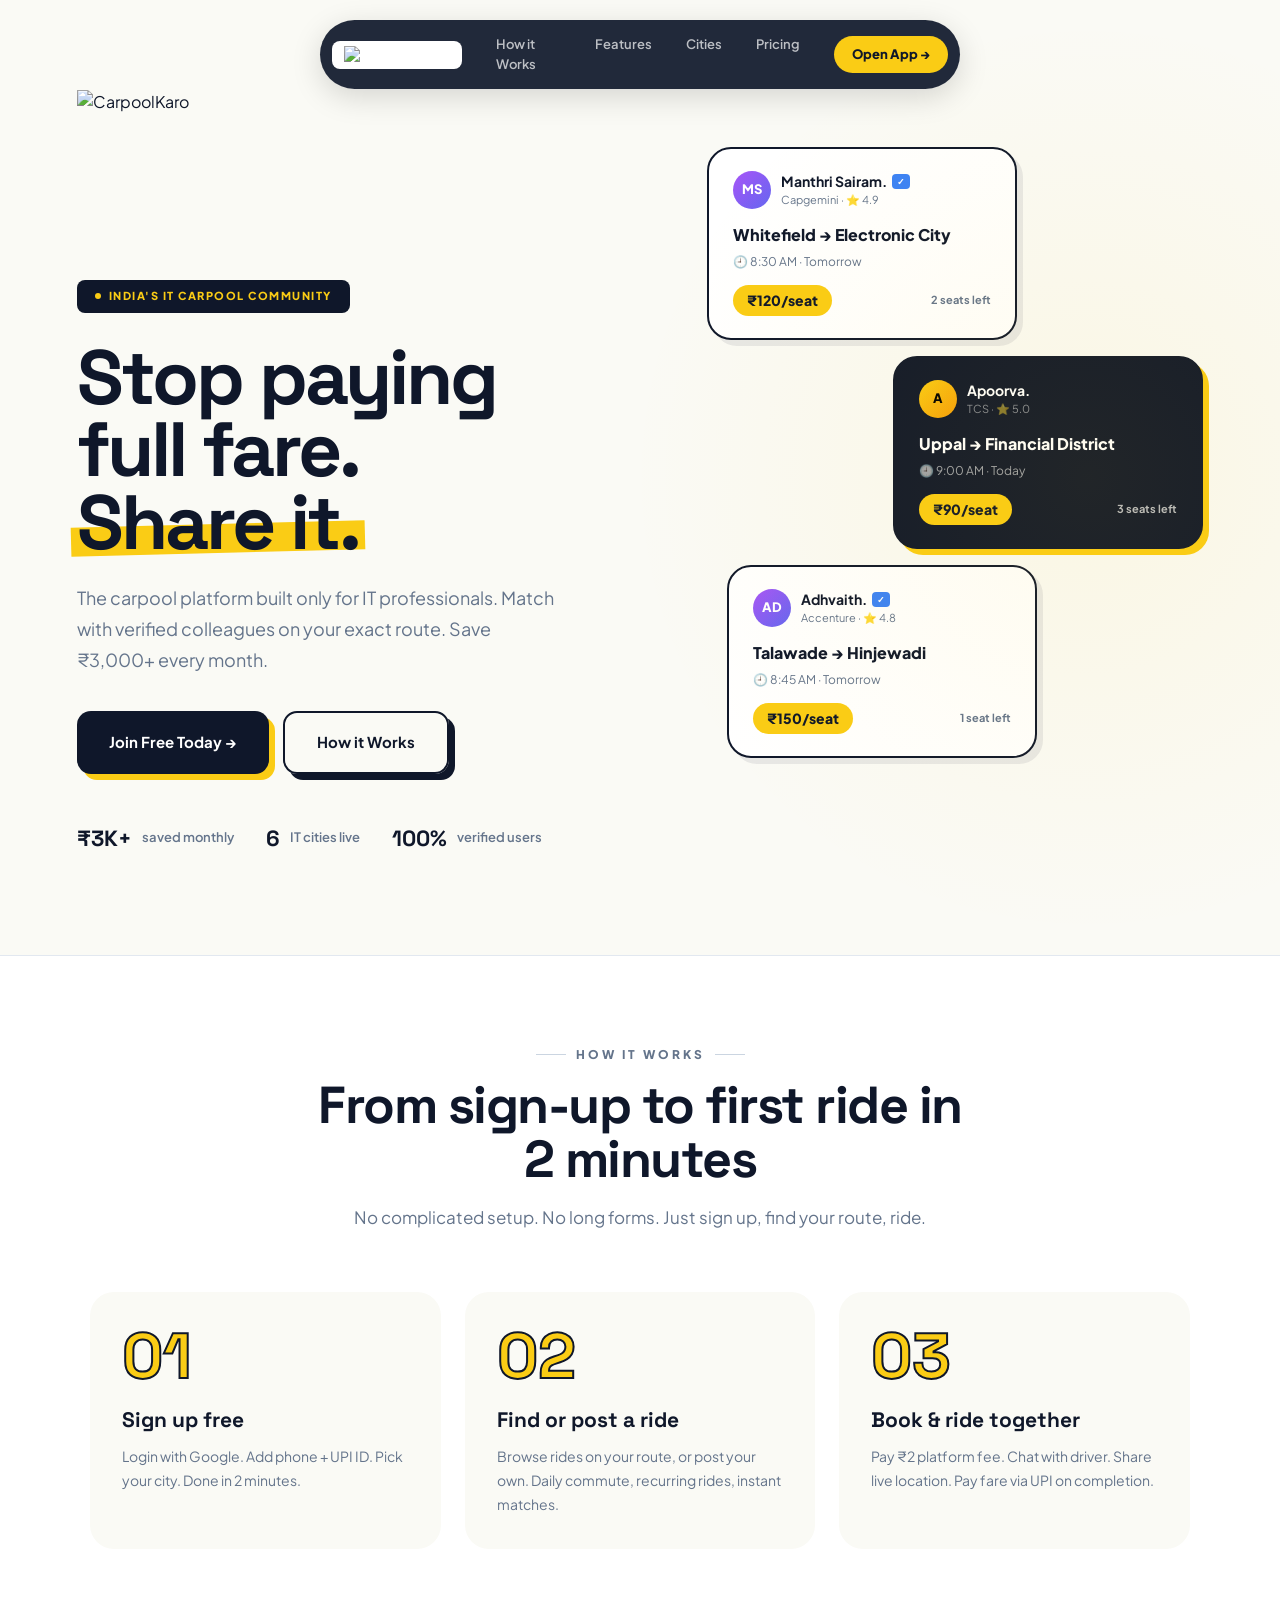
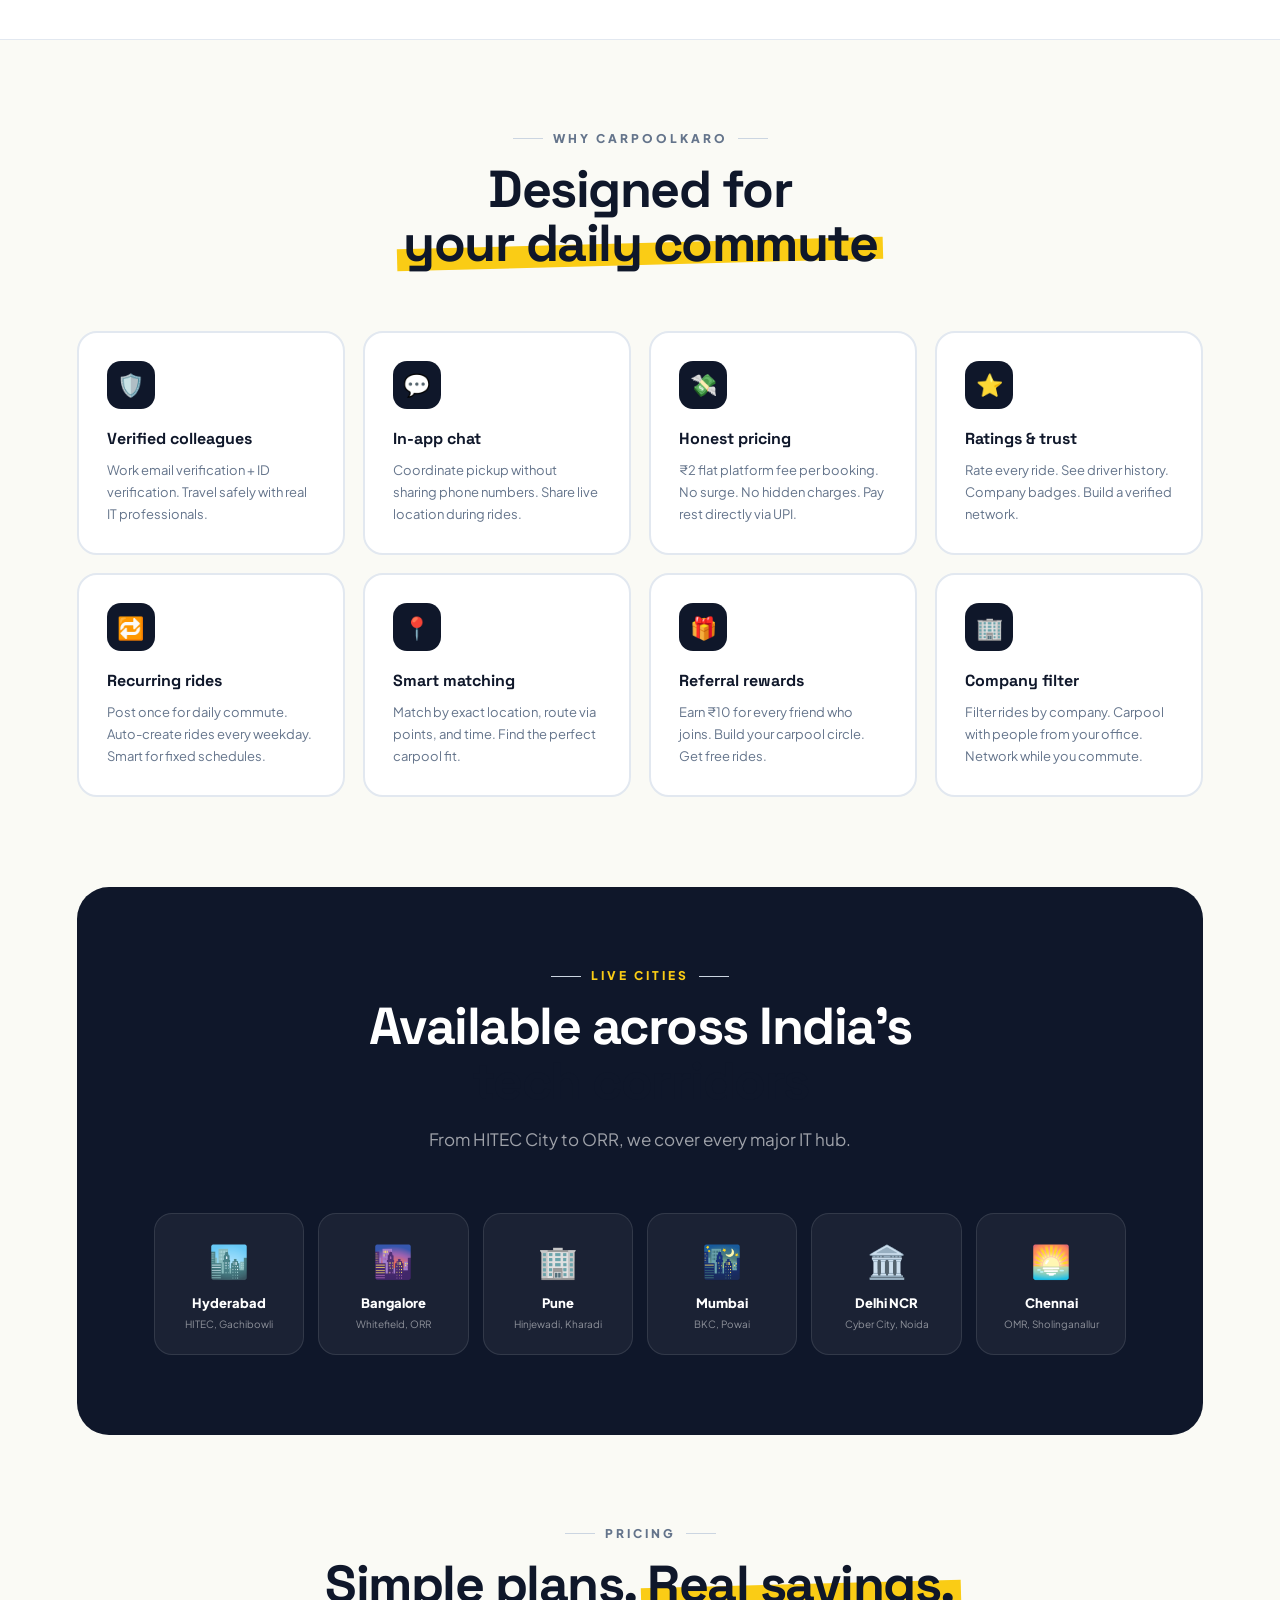
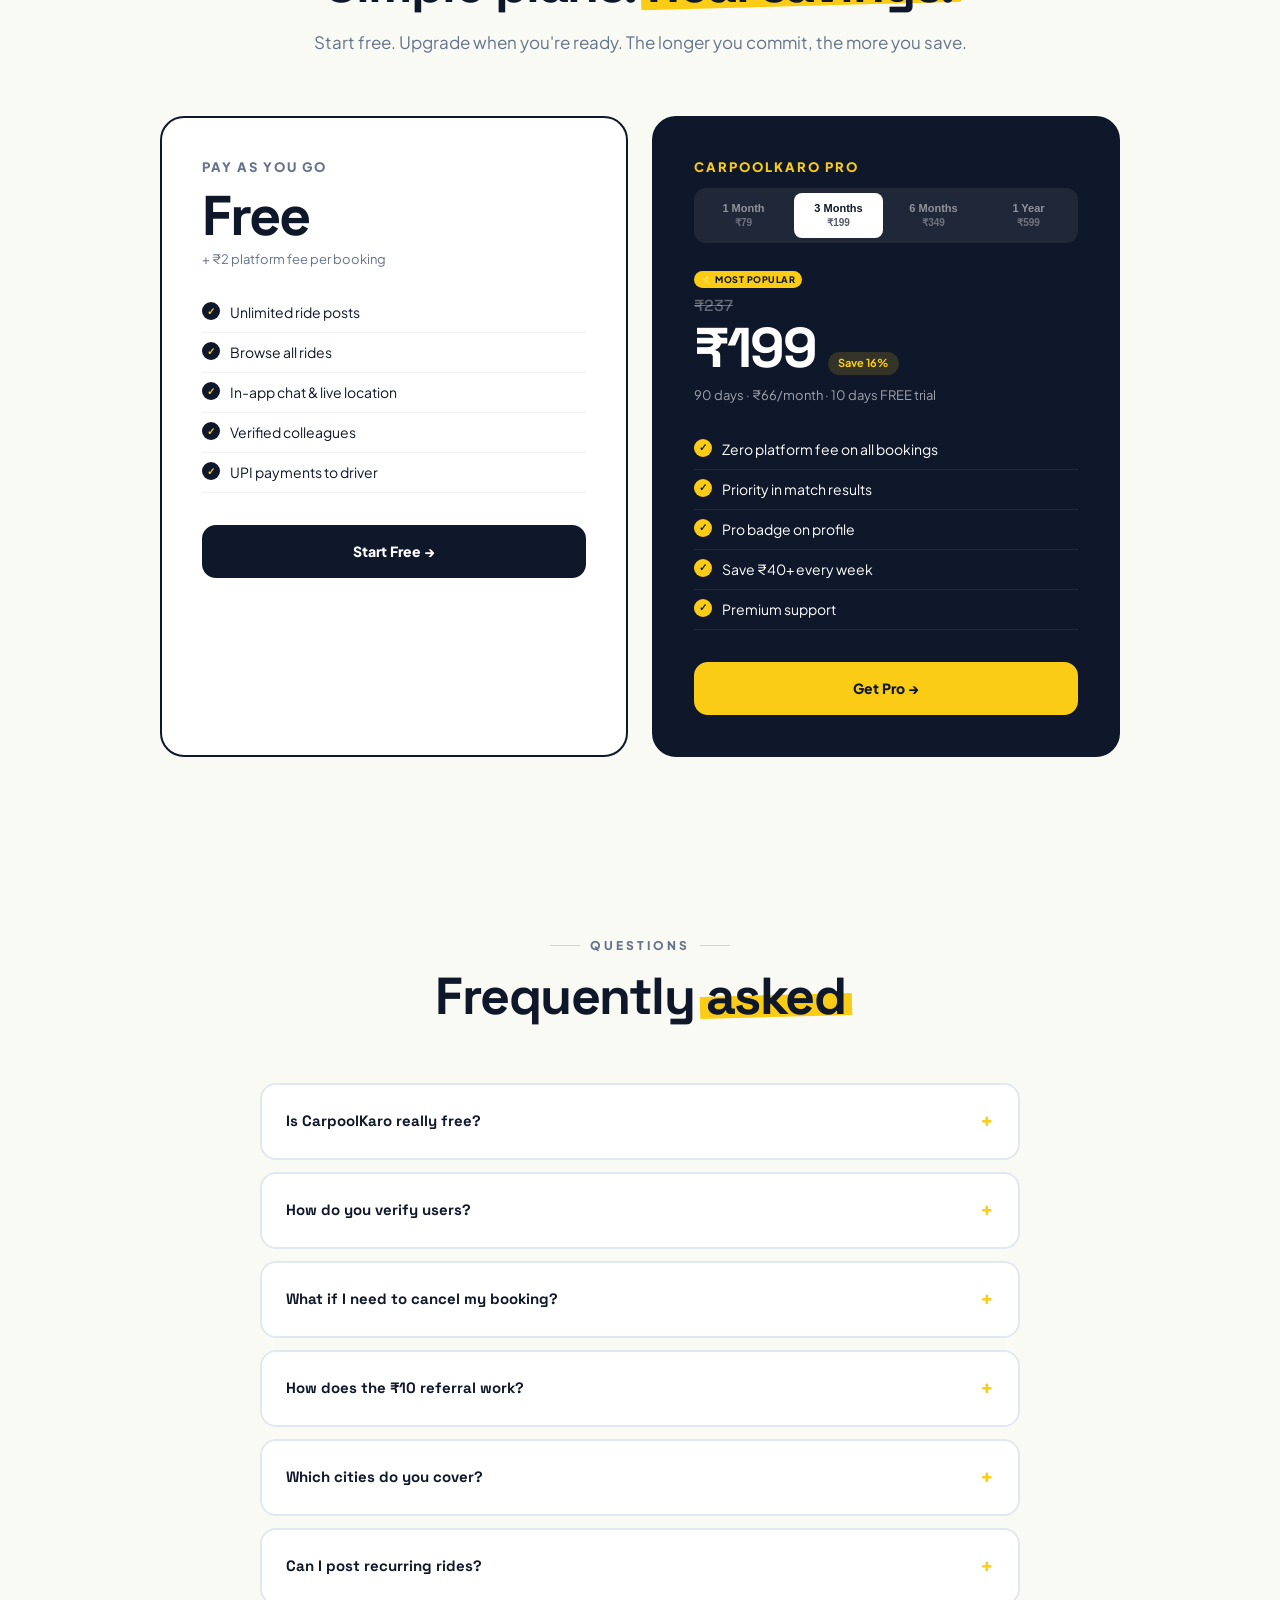
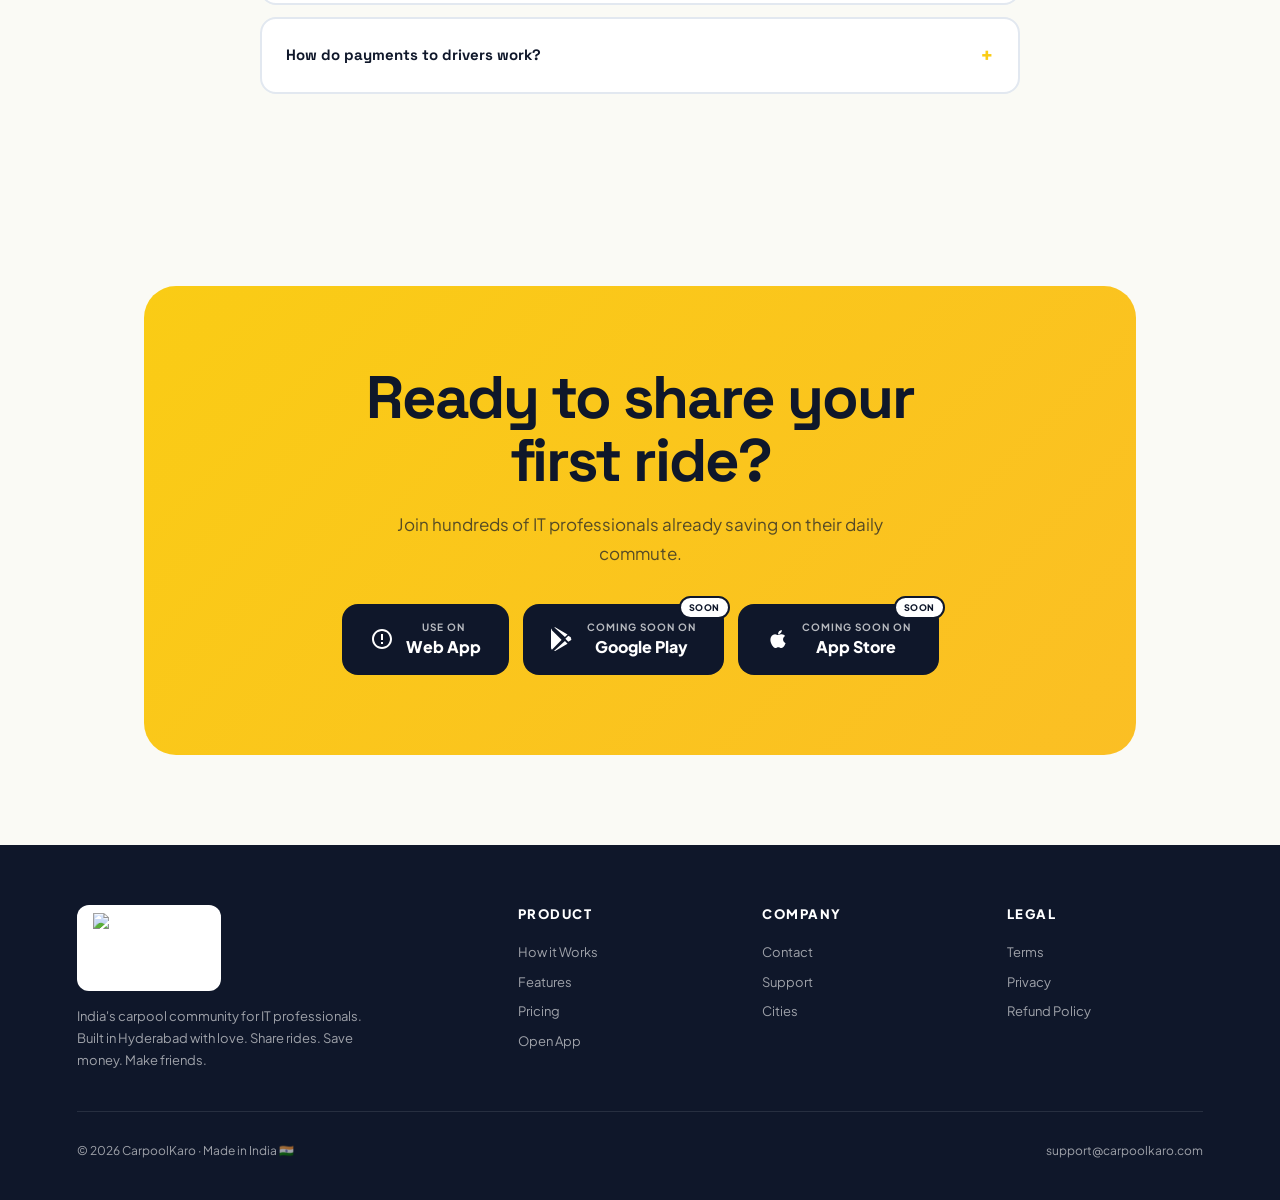
==== index.html @ 0695c62f "Adjust padding in hero section of index.html" ====
<!DOCTYPE html>
<html lang="en">
<head>
<meta charset="UTF-8">
<meta name="viewport" content="width=device-width, initial-scale=1.0">
<title>CarpoolKaro — Stop Paying Full Fare. Share It.</title>
<meta name="description" content="India's carpool platform for IT professionals. Save ₹3,000+ monthly. Verified colleagues. ₹2 flat fee. Hyderabad, Bangalore, Pune, Mumbai, Delhi NCR, Chennai.">
<meta name="keywords" content="carpool India, IT carpool, office carpool, Hyderabad carpool, Bangalore carpool, HITEC City carpool, ride sharing IT professionals">
<meta name="theme-color" content="#0f172a">
<meta name="robots" content="index, follow">
<link rel="canonical" href="https://carpoolkaro.com/">
<meta property="og:type" content="website">
<meta property="og:url" content="https://carpoolkaro.com/">
<meta property="og:title" content="CarpoolKaro — Stop Paying Full Fare. Share It.">
<meta property="og:description" content="India's carpool platform for IT professionals. Save ₹3,000+ monthly with verified colleagues.">
<meta property="og:image" content="https://app.carpoolkaro.com/icon-512.png">
<meta property="og:site_name" content="CarpoolKaro">
<meta property="og:locale" content="en_IN">
<meta name="twitter:card" content="summary_large_image">
<meta name="twitter:title" content="CarpoolKaro — Stop Paying Full Fare. Share It.">
<meta name="twitter:description" content="India's carpool platform for IT professionals. Save ₹3,000+ monthly.">
<meta name="twitter:image" content="https://app.carpoolkaro.com/icon-512.png">
<script type="application/ld+json">
{"@context":"https://schema.org","@type":"WebApplication","name":"CarpoolKaro","url":"https://app.carpoolkaro.com","description":"India's carpool platform for IT professionals.","applicationCategory":"TravelApplication","operatingSystem":"Web, Android","offers":{"@type":"Offer","price":"0","priceCurrency":"INR"},"areaServed":["Hyderabad","Bangalore","Pune","Mumbai","Delhi NCR","Chennai"]}
</script>
<link rel="icon" href="https://app.carpoolkaro.com/favicon.ico">
<link rel="preconnect" href="https://fonts.googleapis.com">
<link rel="preconnect" href="https://fonts.gstatic.com" crossorigin>
<link href="https://fonts.googleapis.com/css2?family=Space+Grotesk:wght@400;500;600;700&family=Plus+Jakarta+Sans:wght@400;500;600;700;800;900&display=swap" rel="stylesheet">
<style>
*,*::before,*::after{margin:0;padding:0;box-sizing:border-box}
html{scroll-behavior:smooth}
body{font-family:'Plus Jakarta Sans',sans-serif;background:#fafaf5;color:#0f172a;line-height:1.5;overflow-x:hidden;-webkit-font-smoothing:antialiased}
:root{--ink:#0f172a;--cream:#fafaf5;--yellow:#facc15;--gray:#64748b;--light:#f1f5f9}
img{max-width:100%;display:block}
a{text-decoration:none;color:inherit}
.nav{position:fixed;top:20px;left:50%;transform:translateX(-50%);z-index:100;background:rgba(15,23,42,0.92);backdrop-filter:blur(20px);padding:8px 12px 8px 12px;border-radius:100px;display:flex;align-items:center;gap:20px;box-shadow:0 8px 30px rgba(0,0,0,0.15)}
.nav-logo{display:flex;align-items:center}
.nav-links{display:flex;gap:6px}
.nav-links a{color:rgba(255,255,255,0.7);font-size:13px;font-weight:600;padding:7px 14px;border-radius:100px;transition:0.2s}
.nav-links a:hover{color:#fff;background:rgba(255,255,255,0.08)}
.nav-cta{background:var(--yellow);color:var(--ink);padding:9px 18px;border-radius:100px;font-weight:800;font-size:13px;transition:0.2s;white-space:nowrap}
.nav-cta:hover{transform:scale(1.05)}
@media(max-width:700px){.nav-links{display:none}.nav{padding:8px 12px;gap:12px}}
.hero{padding:140px 6% 100px;min-height:90vh;display:grid;grid-template-columns:1.15fr 1fr;gap:60px;align-items:center;position:relative;overflow:hidden}
.hero::before{content:'';position:absolute;top:0;right:0;width:50%;height:100%;background:radial-gradient(circle at 70% 50%,rgba(250,204,21,0.08),transparent 70%);pointer-events:none}
.tag{display:inline-flex;align-items:center;gap:8px;background:var(--ink);color:var(--yellow);padding:8px 18px;border-radius:8px;font-size:11px;font-weight:800;letter-spacing:1.5px;margin-bottom:28px;text-transform:uppercase}
.tag::before{content:'';width:6px;height:6px;background:var(--yellow);border-radius:50%}
.hero h1{font-family:'Space Grotesk',sans-serif;font-size:clamp(40px,6vw,80px);font-weight:700;line-height:0.95;letter-spacing:-3px;margin-bottom:24px}
.hl{position:relative;display:inline-block;color:var(--ink);white-space:nowrap}
.hl::after{content:'';position:absolute;left:-6px;right:-6px;bottom:6px;height:40%;background:var(--yellow);z-index:-1;transform:rotate(-1.5deg)}
.hero p.lead{color:var(--gray);font-size:18px;line-height:1.7;margin-bottom:36px;max-width:480px}
.cta-row{display:flex;gap:14px;flex-wrap:wrap;margin-bottom:48px}
.cta{display:inline-flex;align-items:center;gap:10px;background:var(--ink);color:#fff;padding:18px 32px;border-radius:14px;font-weight:700;font-size:15px;box-shadow:6px 6px 0 var(--yellow);transition:0.2s;border:none;cursor:pointer}
.cta:hover{transform:translate(3px,3px);box-shadow:3px 3px 0 var(--yellow)}
.cta-ghost{background:transparent;color:var(--ink);box-shadow:6px 6px 0 var(--ink);border:2px solid var(--ink)}
.cta-ghost:hover{box-shadow:3px 3px 0 var(--ink)}
.trust-row{display:flex;gap:32px;flex-wrap:wrap}
.trust-item{display:flex;align-items:center;gap:10px;color:var(--gray);font-size:13px;font-weight:600}
.trust-item b{color:var(--ink);font-size:22px;font-family:'Space Grotesk'}
.cards{display:flex;flex-direction:column;gap:16px;padding:10px 0}
.ride-card{background:#fff;border:2px solid var(--ink);border-radius:24px;padding:22px 24px;width:310px;box-shadow:6px 6px 0 rgba(15,23,42,0.08);transition:0.3s}
.ride-card:hover{transform:translateY(-4px);box-shadow:8px 8px 0 rgba(15,23,42,0.12)}
.rc-mid{background:var(--ink);color:#fff;border-color:var(--ink);box-shadow:6px 6px 0 var(--yellow);margin-left:auto}
.rc-last{margin-left:20px}
.rc-top{display:flex;align-items:center;gap:10px;margin-bottom:14px}
.rc-av{width:38px;height:38px;border-radius:50%;background:linear-gradient(135deg,#a855f7,#6366f1);display:flex;align-items:center;justify-content:center;color:#fff;font-weight:800;font-size:13px;flex-shrink:0}
.rc-mid .rc-av{background:linear-gradient(135deg,#facc15,#f59e0b);color:#000}
.rc-name{font-weight:700;font-size:14px;display:flex;align-items:center;gap:5px}
.rc-name .ck{background:#3b82f6;color:#fff;font-size:9px;padding:1px 5px;border-radius:4px;font-weight:800}
.rc-meta{font-size:11px;color:var(--gray)}
.rc-mid .rc-meta{color:rgba(255,255,255,0.5)}
.rc-route{font-weight:800;font-size:16px;margin-bottom:6px}
.rc-time{font-size:12px;color:var(--gray);margin-bottom:14px}
.rc-mid .rc-time{color:rgba(255,255,255,0.6)}
.rc-bottom{display:flex;justify-content:space-between;align-items:center}
.rc-price{background:var(--yellow);color:var(--ink);font-weight:800;padding:5px 14px;border-radius:100px;font-size:14px}
.rc-seats{font-size:11px;color:var(--gray);font-weight:700}
.rc-mid .rc-seats{color:rgba(255,255,255,0.7)}
section{padding:90px 6%}
.eyebrow{font-size:12px;font-weight:800;color:var(--gray);letter-spacing:3px;text-transform:uppercase;margin-bottom:14px;display:flex;align-items:center;gap:10px;justify-content:center}
.eyebrow::before,.eyebrow::after{content:'';flex:0 0 30px;height:1px;background:#cbd5e1}
.section-head{text-align:center;margin-bottom:60px;max-width:700px;margin-left:auto;margin-right:auto}
.section-head h2{font-family:'Space Grotesk';font-size:clamp(32px,4.5vw,52px);font-weight:700;letter-spacing:-1.5px;line-height:1.05;margin-bottom:16px}
.section-head p{color:var(--gray);font-size:17px;line-height:1.7}
.how{background:#fff;border-top:1px solid #e2e8f0;border-bottom:1px solid #e2e8f0}
.steps{display:grid;grid-template-columns:repeat(3,1fr);gap:24px;max-width:1100px;margin:0 auto}
.step{position:relative;background:var(--cream);border-radius:24px;padding:32px}
.step-num{font-family:'Space Grotesk';font-size:64px;font-weight:700;color:var(--yellow);line-height:1;-webkit-text-stroke:2px var(--ink);margin-bottom:16px}
.step h3{font-size:21px;font-weight:800;margin-bottom:10px;font-family:'Space Grotesk'}
.step p{color:var(--gray);font-size:14px;line-height:1.7}
.features{display:grid;grid-template-columns:repeat(4,1fr);gap:18px;max-width:1200px;margin:0 auto}
.feat{background:#fff;border:2px solid #e2e8f0;border-radius:20px;padding:28px;transition:0.3s}
.feat:hover{border-color:var(--ink);transform:translateY(-6px);box-shadow:6px 6px 0 var(--yellow)}
.feat-icon{width:48px;height:48px;background:var(--ink);color:var(--yellow);border-radius:14px;display:flex;align-items:center;justify-content:center;font-size:22px;margin-bottom:18px}
.feat h3{font-size:16px;font-weight:800;margin-bottom:8px;font-family:'Space Grotesk'}
.feat p{color:var(--gray);font-size:13px;line-height:1.7}
.cities{background:var(--ink);color:#fff;border-radius:32px;margin:0 6%;padding:80px 6%}
.cities .section-head h2{color:#fff}
.cities .section-head p{color:rgba(255,255,255,0.6)}
.cities .eyebrow{color:var(--yellow)}
.city-grid{display:grid;grid-template-columns:repeat(6,1fr);gap:14px;max-width:1100px;margin:0 auto}
.city{background:rgba(255,255,255,0.05);border:1px solid rgba(255,255,255,0.1);border-radius:18px;padding:22px 16px;text-align:center;transition:0.3s}
.city:hover{background:var(--yellow);color:var(--ink);border-color:var(--yellow);transform:translateY(-6px)}
.city-icon{font-size:32px;margin-bottom:10px}
.city-name{font-weight:800;font-size:13px}
.city-area{font-size:10px;opacity:0.5;margin-top:3px}

/* ── PRICING ── */
.pricing-wrap{display:grid;grid-template-columns:1fr 1fr;gap:24px;max-width:960px;margin:0 auto}
.price-card{background:#fff;border:2px solid var(--ink);border-radius:24px;padding:40px;position:relative}
.price-card.pro{background:var(--ink);color:#fff}
.price-name{font-size:13px;font-weight:800;letter-spacing:2px;color:var(--gray);margin-bottom:10px;text-transform:uppercase}
.price-card.pro .price-name{color:var(--yellow)}
.price{font-family:'Space Grotesk';font-size:56px;font-weight:700;line-height:1;margin-bottom:6px;letter-spacing:-2px}
.price small{font-size:18px;color:var(--gray);font-weight:500}
.price-card.pro .price small{color:rgba(255,255,255,0.5)}
.price-sub{color:var(--gray);font-size:13px;margin-bottom:24px}
.price-card.pro .price-sub{color:rgba(255,255,255,0.6)}
.price-list{list-style:none;margin-bottom:32px}
.price-list li{padding:9px 0;font-size:14px;display:flex;align-items:flex-start;gap:10px;border-bottom:1px solid rgba(15,23,42,0.06)}
.price-card.pro .price-list li{border-color:rgba(255,255,255,0.08)}
.price-list li::before{content:'✓';color:var(--yellow);font-weight:900;flex-shrink:0;width:18px;height:18px;background:var(--ink);border-radius:50%;display:flex;align-items:center;justify-content:center;font-size:10px}
.price-card.pro .price-list li::before{background:var(--yellow);color:var(--ink)}
.price-cta{display:block;text-align:center;background:var(--ink);color:#fff;padding:14px;border-radius:14px;font-weight:800;font-size:14px;border:2px solid var(--ink);transition:0.2s}
.price-card.pro .price-cta{background:var(--yellow);color:var(--ink);border-color:var(--yellow)}
.price-cta:hover{transform:translateY(-3px);box-shadow:0 8px 20px rgba(0,0,0,0.15)}
/* Plan tabs */
.plan-tabs{display:grid;grid-template-columns:repeat(4,1fr);gap:6px;background:rgba(255,255,255,0.07);border-radius:12px;padding:5px;margin-bottom:22px}
.plan-tab{padding:8px 4px;border-radius:8px;border:none;cursor:pointer;font-size:11px;font-weight:700;color:rgba(255,255,255,0.5);background:transparent;transition:0.2s;text-align:center;line-height:1.3}
.plan-tab.active{background:#fff;color:var(--ink)}
.plan-badge{display:inline-block;background:var(--yellow);color:var(--ink);font-size:9px;font-weight:800;padding:2px 7px;border-radius:100px;margin-bottom:6px;letter-spacing:0.5px}
.price-original{font-size:16px;color:rgba(255,255,255,0.35);text-decoration:line-through;margin-bottom:2px;font-family:'Space Grotesk';font-weight:500}
.price-save{display:inline-block;background:rgba(250,204,21,0.15);color:var(--yellow);font-size:11px;font-weight:700;padding:3px 10px;border-radius:100px;margin-left:8px;vertical-align:middle}

/* FAQ */
.faq{max-width:760px;margin:0 auto}
.faq-item{background:#fff;border:2px solid #e2e8f0;border-radius:16px;margin-bottom:12px;overflow:hidden;transition:0.2s}
.faq-item:hover{border-color:var(--ink)}
.faq-q{padding:20px 24px;cursor:pointer;font-weight:700;font-size:15px;display:flex;justify-content:space-between;align-items:center;user-select:none;font-family:'Space Grotesk'}
.faq-q::after{content:'+';font-size:22px;color:var(--yellow);font-weight:700;transition:0.3s}
.faq-item[open] .faq-q::after{transform:rotate(45deg)}
.faq-a{padding:0 24px 22px;color:var(--gray);font-size:14px;line-height:1.7}
.download{text-align:center;background:linear-gradient(135deg,var(--yellow) 0%,#fbbf24 100%);border-radius:32px;margin:0 6%;padding:80px 6%}
.download h2{font-family:'Space Grotesk';font-size:clamp(36px,5vw,60px);font-weight:700;letter-spacing:-2px;line-height:1.05;margin-bottom:18px}
.download p{color:rgba(15,23,42,0.7);font-size:17px;margin-bottom:36px;max-width:540px;margin-left:auto;margin-right:auto;line-height:1.7}
.dl-row{display:flex;gap:14px;justify-content:center;flex-wrap:wrap}
.dl-btn{background:var(--ink);color:#fff;padding:16px 28px;border-radius:16px;display:flex;align-items:center;gap:12px;transition:0.2s;font-weight:700;position:relative}
.dl-btn:hover{transform:translateY(-4px);box-shadow:0 10px 30px rgba(0,0,0,0.25)}
.dl-sub{font-size:10px;opacity:0.7;letter-spacing:1px;text-transform:uppercase;display:block}
.dl-name{font-size:16px;font-weight:800}
.dl-coming{position:absolute;top:-8px;right:-6px;background:#fff;color:var(--ink);font-size:9px;font-weight:800;padding:3px 8px;border-radius:100px;letter-spacing:0.5px;border:2px solid var(--ink)}
footer{background:var(--ink);color:rgba(255,255,255,0.6);padding:60px 6% 40px}
.foot-grid{display:grid;grid-template-columns:2fr 1fr 1fr 1fr;gap:48px;max-width:1200px;margin:0 auto 40px}
.foot-desc{font-size:13px;line-height:1.7;max-width:300px;margin-top:14px}
.foot-col h4{color:#fff;font-size:13px;font-weight:800;margin-bottom:14px;letter-spacing:1.5px;text-transform:uppercase}
.foot-col a{display:block;font-size:13px;padding:5px 0;transition:0.2s}
.foot-col a:hover{color:var(--yellow)}
.foot-bottom{max-width:1200px;margin:0 auto;padding-top:30px;border-top:1px solid rgba(255,255,255,0.1);display:flex;justify-content:space-between;font-size:12px;flex-wrap:wrap;gap:12px}
@media(max-width:900px){
  .hero{grid-template-columns:1fr;padding:120px 6% 60px}
  .cards{align-items:flex-start}
  .rc-mid{margin-left:40px}
  .steps,.features{grid-template-columns:1fr 1fr;gap:14px}
  .city-grid{grid-template-columns:repeat(3,1fr)}
  .pricing-wrap{grid-template-columns:1fr}
  .foot-grid{grid-template-columns:1fr 1fr;gap:30px}
}
@media(max-width:560px){
  .steps,.features{grid-template-columns:1fr}
  .city-grid{grid-template-columns:repeat(2,1fr)}
  .foot-grid{grid-template-columns:1fr}
  .cities,.download{margin:0 4%;padding:60px 6%}
  section{padding:60px 6%}
  .ride-card{width:280px}
  .rc-mid{margin-left:30px}
}
</style>
</head>
<body>

<nav class="nav">
  <a href="#" class="nav-logo">
    <img src="https://app.carpoolkaro.com/logo.png" alt="CarpoolKaro"
         style="height:28px;width:auto;background:#fff;padding:5px 12px;border-radius:8px;display:block">
  </a>
  <div class="nav-links">
    <a href="#how">How it Works</a>
    <a href="#features">Features</a>
    <a href="#cities">Cities</a>
    <a href="#pricing">Pricing</a>
  </div>
  <a href="https://app.carpoolkaro.com" class="nav-cta">Open App →</a>
</nav>

<section class="hero" style="padding-top:50px;padding-bottom:100px;">
  <div>
    <div style="margin-bottom:40px;margin-top:40px;">
      <img src="https://app.carpoolkaro.com/logo.png" alt="CarpoolKaro" style="height:150px;width:auto">
    </div>
    <div class="tag">India's IT Carpool Community</div>
    <h1>Stop paying<br>full fare.<br><span class="hl">Share it.</span></h1>
    <p class="lead">The carpool platform built only for IT professionals. Match with verified colleagues on your exact route. Save ₹3,000+ every month.</p>
    <div class="cta-row">
      <a href="https://app.carpoolkaro.com" class="cta">Join Free Today →</a>
      <a href="#how" class="cta cta-ghost">How it Works</a>
    </div>
    <div class="trust-row">
      <div class="trust-item"><b>₹3K+</b>saved monthly</div>
      <div class="trust-item"><b>6</b>IT cities live</div>
      <div class="trust-item"><b>100%</b>verified users</div>
    </div>
  </div>
  <div class="cards">
    <div class="ride-card">
      <div class="rc-top"><div class="rc-av">MS</div><div><div class="rc-name">Manthri Sairam. <span class="ck">✓</span></div><div class="rc-meta">Capgemini · ⭐ 4.9</div></div></div>
      <div class="rc-route">Whitefield → Electronic City</div>
      <div class="rc-time">🕘 8:30 AM · Tomorrow</div>
      <div class="rc-bottom"><span class="rc-price">₹120/seat</span><span class="rc-seats">2 seats left</span></div>
    </div>
    <div class="ride-card rc-mid">
      <div class="rc-top"><div class="rc-av">A</div><div><div class="rc-name">Apoorva.</div><div class="rc-meta">TCS · ⭐ 5.0</div></div></div>
      <div class="rc-route">Uppal → Financial District</div>
      <div class="rc-time">🕘 9:00 AM · Today</div>
      <div class="rc-bottom"><span class="rc-price">₹90/seat</span><span class="rc-seats">3 seats left</span></div>
    </div>
    <div class="ride-card rc-last">
      <div class="rc-top"><div class="rc-av">AD</div><div><div class="rc-name">Adhvaith. <span class="ck">✓</span></div><div class="rc-meta">Accenture · ⭐ 4.8</div></div></div>
      <div class="rc-route">Talawade → Hinjewadi</div>
      <div class="rc-time">🕘 8:45 AM · Tomorrow</div>
      <div class="rc-bottom"><span class="rc-price">₹150/seat</span><span class="rc-seats">1 seat left</span></div>
    </div>
  </div>
</section>

<section class="how" id="how">
  <div class="section-head">
    <div class="eyebrow">How it Works</div>
    <h2>From sign-up to first ride in <span class="hl">2 minutes</span></h2>
    <p>No complicated setup. No long forms. Just sign up, find your route, ride.</p>
  </div>
  <div class="steps">
    <div class="step"><div class="step-num">01</div><h3>Sign up free</h3><p>Login with Google. Add phone + UPI ID. Pick your city. Done in 2 minutes.</p></div>
    <div class="step"><div class="step-num">02</div><h3>Find or post a ride</h3><p>Browse rides on your route, or post your own. Daily commute, recurring rides, instant matches.</p></div>
    <div class="step"><div class="step-num">03</div><h3>Book & ride together</h3><p>Pay ₹2 platform fee. Chat with driver. Share live location. Pay fare via UPI on completion.</p></div>
  </div>
</section>

<section id="features">
  <div class="section-head">
    <div class="eyebrow">Why CarpoolKaro</div>
    <h2>Designed for <span class="hl">your daily commute</span></h2>
  </div>
  <div class="features">
    <div class="feat"><div class="feat-icon">🛡️</div><h3>Verified colleagues</h3><p>Work email verification + ID verification. Travel safely with real IT professionals.</p></div>
    <div class="feat"><div class="feat-icon">💬</div><h3>In-app chat</h3><p>Coordinate pickup without sharing phone numbers. Share live location during rides.</p></div>
    <div class="feat"><div class="feat-icon">💸</div><h3>Honest pricing</h3><p>₹2 flat platform fee per booking. No surge. No hidden charges. Pay rest directly via UPI.</p></div>
    <div class="feat"><div class="feat-icon">⭐</div><h3>Ratings & trust</h3><p>Rate every ride. See driver history. Company badges. Build a verified network.</p></div>
    <div class="feat"><div class="feat-icon">🔁</div><h3>Recurring rides</h3><p>Post once for daily commute. Auto-create rides every weekday. Smart for fixed schedules.</p></div>
    <div class="feat"><div class="feat-icon">📍</div><h3>Smart matching</h3><p>Match by exact location, route via points, and time. Find the perfect carpool fit.</p></div>
    <div class="feat"><div class="feat-icon">🎁</div><h3>Referral rewards</h3><p>Earn ₹10 for every friend who joins. Build your carpool circle. Get free rides.</p></div>
    <div class="feat"><div class="feat-icon">🏢</div><h3>Company filter</h3><p>Filter rides by company. Carpool with people from your office. Network while you commute.</p></div>
  </div>
</section>

<section class="cities" id="cities">
  <div class="section-head">
    <div class="eyebrow">Live Cities</div>
    <h2>Available across India's <span class="hl">tech corridors</span></h2>
    <p>From HITEC City to ORR, we cover every major IT hub.</p>
  </div>
  <div class="city-grid">
    <div class="city"><div class="city-icon">🏙️</div><div class="city-name">Hyderabad</div><div class="city-area">HITEC, Gachibowli</div></div>
    <div class="city"><div class="city-icon">🌆</div><div class="city-name">Bangalore</div><div class="city-area">Whitefield, ORR</div></div>
    <div class="city"><div class="city-icon">🏢</div><div class="city-name">Pune</div><div class="city-area">Hinjewadi, Kharadi</div></div>
    <div class="city"><div class="city-icon">🌃</div><div class="city-name">Mumbai</div><div class="city-area">BKC, Powai</div></div>
    <div class="city"><div class="city-icon">🏛️</div><div class="city-name">Delhi NCR</div><div class="city-area">Cyber City, Noida</div></div>
    <div class="city"><div class="city-icon">🌅</div><div class="city-name">Chennai</div><div class="city-area">OMR, Sholinganallur</div></div>
  </div>
</section>

<!-- PRICING — updated with all 4 plans -->
<section id="pricing">
  <div class="section-head">
    <div class="eyebrow">Pricing</div>
    <h2>Simple plans. <span class="hl">Real savings.</span></h2>
    <p>Start free. Upgrade when you're ready. The longer you commit, the more you save.</p>
  </div>
  <div class="pricing-wrap">

    <!-- FREE PLAN -->
    <div class="price-card">
      <div class="price-name">Pay as you go</div>
      <div class="price">Free</div>
      <div class="price-sub">+ ₹2 platform fee per booking</div>
      <ul class="price-list">
        <li>Unlimited ride posts</li>
        <li>Browse all rides</li>
        <li>In-app chat & live location</li>
        <li>Verified colleagues</li>
        <li>UPI payments to driver</li>
      </ul>
      <a href="https://app.carpoolkaro.com" class="price-cta">Start Free →</a>
    </div>

    <!-- PRO PLAN with 4 tabs -->
    <div class="price-card pro">
      <div class="price-name">CarpoolKaro Pro</div>

      <!-- Tabs -->
      <div class="plan-tabs">
        <button class="plan-tab" onclick="selectPlan(0)" id="tab-0">1 Month<br><span style="font-size:10px;opacity:0.7">₹79</span></button>
        <button class="plan-tab active" onclick="selectPlan(1)" id="tab-1">3 Months<br><span style="font-size:10px;opacity:0.7">₹199</span></button>
        <button class="plan-tab" onclick="selectPlan(2)" id="tab-2">6 Months<br><span style="font-size:10px;opacity:0.7">₹349</span></button>
        <button class="plan-tab" onclick="selectPlan(3)" id="tab-3">1 Year<br><span style="font-size:10px;opacity:0.7">₹599</span></button>
      </div>

      <!-- Dynamic content -->
      <div id="plan-badge" class="plan-badge">⭐ MOST POPULAR</div>
      <div id="plan-original" class="price-original">₹237</div>
      <div style="display:flex;align-items:baseline;gap:4px;margin-bottom:4px">
        <div class="price" id="plan-price">₹199</div>
        <span id="plan-save" class="price-save">Save 16%</span>
      </div>
      <div class="price-sub" id="plan-sub">90 days · ₹66/month · 10 days FREE trial</div>

      <ul class="price-list">
        <li>Zero platform fee on all bookings</li>
        <li>Priority in match results</li>
        <li>Pro badge on profile</li>
        <li>Save ₹40+ every week</li>
        <li>Premium support</li>
      </ul>
      <a href="https://app.carpoolkaro.com" class="price-cta">Get Pro →</a>
    </div>
  </div>
</section>

<section>
  <div class="section-head">
    <div class="eyebrow">Questions</div>
    <h2>Frequently <span class="hl">asked</span></h2>
  </div>
  <div class="faq">
    <details class="faq-item"><summary class="faq-q">Is CarpoolKaro really free?</summary><div class="faq-a">Yes. Sign-up is free. You only pay ₹2 platform fee per booking. Pay the actual fare directly to the driver via UPI. No hidden charges, ever.</div></details>
    <details class="faq-item"><summary class="faq-q">How do you verify users?</summary><div class="faq-a">Every user must verify with phone OTP and work email from a recognized IT company. We also check company badges. Optional ID upload for premium trust.</div></details>
    <details class="faq-item"><summary class="faq-q">What if I need to cancel my booking?</summary><div class="faq-a">The ₹2 platform fee is non-refundable if you cancel. If the driver cancels, you get your ₹2 back. This keeps everyone accountable and fair.</div></details>
    <details class="faq-item"><summary class="faq-q">How does the ₹10 referral work?</summary><div class="faq-a">Share your referral code. When your friend joins and completes their first ride, both of you get ₹10 in your wallet. No limit on referrals.</div></details>
    <details class="faq-item"><summary class="faq-q">Which cities do you cover?</summary><div class="faq-a">Live in 6 cities: Hyderabad, Bangalore, Pune, Mumbai, Delhi NCR, Chennai. Each city has its own ride pool with local IT hubs and metros pre-loaded.</div></details>
    <details class="faq-item"><summary class="faq-q">Can I post recurring rides?</summary><div class="faq-a">Absolutely. Post once and select "Daily" — we'll auto-create rides for every weekday on your route. Perfect for fixed office commutes.</div></details>
    <details class="faq-item"><summary class="faq-q">How do payments to drivers work?</summary><div class="faq-a">Drivers receive the full fare directly through UPI. The app shows a payment picker (PhonePe, Google Pay, Paytm, BHIM, etc.) so you can use any UPI app.</div></details>
  </div>
</section>

<section>
  <div class="download">
    <h2>Ready to share your<br>first ride?</h2>
    <p>Join hundreds of IT professionals already saving on their daily commute.</p>
    <div class="dl-row">
      <a href="https://app.carpoolkaro.com" class="dl-btn">
        <svg width="24" height="24" viewBox="0 0 24 24" fill="currentColor"><path d="M12 2C6.48 2 2 6.48 2 12s4.48 10 10 10 10-4.48 10-10S17.52 2 12 2zm0 18c-4.41 0-8-3.59-8-8s3.59-8 8-8 8 3.59 8 8-3.59 8-8 8zm-1-13h2v6h-2zm0 8h2v2h-2z"/></svg>
        <div><span class="dl-sub">Use on</span><span class="dl-name">Web App</span></div>
      </a>
      <a href="https://app.carpoolkaro.com" class="dl-btn">
        <svg width="24" height="24" viewBox="0 0 24 24" fill="currentColor"><path d="M3.18 23.76c.3.17.64.21.97.13l12.4-7.16-2.61-2.61-10.76 9.64zM.8 1.42C.31 1.85 0 2.54 0 3.44v17.12c0 .9.31 1.59.8 2.02l.11.1 9.59-9.59v-.22L.91 3.32.8 1.42zM19.84 10.3l-2.55-1.47-2.91 2.91 2.91 2.91 2.56-1.48c.73-.42.73-1.45-.01-1.87zM4.15.24L16.55 7.4l-2.61 2.61L3.18.37A1.16 1.16 0 014.15.24z"/></svg>
        <div><span class="dl-sub">Coming soon on</span><span class="dl-name">Google Play</span></div>
        <span class="dl-coming">SOON</span>
      </a>
      <a href="https://app.carpoolkaro.com" class="dl-btn">
        <svg width="24" height="24" viewBox="0 0 24 24" fill="currentColor"><path d="M17.05 20.28c-.98.95-2.05.8-3.08.35-1.09-.46-2.09-.48-3.24 0-1.44.62-2.2.44-3.06-.35C2.79 15.25 3.51 7.59 9.05 7.31c1.35.07 2.29.74 3.08.8 1.18-.24 2.31-.93 3.57-.84 1.51.12 2.65.72 3.4 1.8-3.12 1.87-2.38 5.98.48 7.13-.57 1.5-1.31 2.99-2.54 4.09zM12.03 7.25c-.15-2.23 1.66-4.07 3.74-4.25.29 2.58-2.34 4.5-3.74 4.25z"/></svg>
        <div><span class="dl-sub">Coming soon on</span><span class="dl-name">App Store</span></div>
        <span class="dl-coming">SOON</span>
      </a>
    </div>
  </div>
</section>

<footer>
  <div class="foot-grid">
    <div>
      <div style="background:#fff;border-radius:12px;padding:8px 16px;display:inline-block">
        <img src="https://app.carpoolkaro.com/logo.png" alt="CarpoolKaro" style="height:70px;width:auto">
      </div>
      <p class="foot-desc">India's carpool community for IT professionals. Built in Hyderabad with love. Share rides. Save money. Make friends.</p>
    </div>
    <div class="foot-col">
      <h4>Product</h4>
      <a href="#how">How it Works</a>
      <a href="#features">Features</a>
      <a href="#pricing">Pricing</a>
      <a href="https://app.carpoolkaro.com">Open App</a>
    </div>
    <div class="foot-col">
      <h4>Company</h4>
      <a href="mailto:support@carpoolkaro.com">Contact</a>
      <a href="https://app.carpoolkaro.com">Support</a>
      <a href="#cities">Cities</a>
    </div>
    <div class="foot-col">
      <h4>Legal</h4>
      <a href="https://app.carpoolkaro.com/terms">Terms</a>
      <a href="https://app.carpoolkaro.com/privacy">Privacy</a>
      <a href="https://app.carpoolkaro.com/refund-policy">Refund Policy</a>
    </div>
  </div>
  <div class="foot-bottom">
    <span>© 2026 CarpoolKaro · Made in India 🇮🇳</span>
    <span><a href="mailto:support@carpoolkaro.com" style="color:inherit">support@carpoolkaro.com</a></span>
  </div>
</footer>

<script>
const plans = [
  { badge: '30 DAYS', original: null,   price: '₹79',  save: null,      sub: '30 days · ₹79/month · 10 days FREE trial' },
  { badge: '⭐ MOST POPULAR', original: '₹237', price: '₹199', save: 'Save 16%', sub: '90 days · ₹66/month · 10 days FREE trial' },
  { badge: '🏆 BEST VALUE',  original: '₹474', price: '₹349', save: 'Save 26%', sub: '180 days · ₹58/month · 10 days FREE trial' },
  { badge: '🚀 MAX SAVINGS', original: '₹948', price: '₹599', save: 'Save 37%', sub: '365 days · ₹50/month · 10 days FREE trial' },
]
function selectPlan(i) {
  plans.forEach((_, j) => document.getElementById('tab-'+j).classList.toggle('active', i===j))
  const p = plans[i]
  document.getElementById('plan-badge').textContent = p.badge
  document.getElementById('plan-original').textContent = p.original || ''
  document.getElementById('plan-original').style.display = p.original ? 'block' : 'none'
  document.getElementById('plan-price').textContent = p.price
  document.getElementById('plan-save').textContent = p.save || ''
  document.getElementById('plan-save').style.display = p.save ? 'inline-block' : 'none'
  document.getElementById('plan-sub').textContent = p.sub
}
</script>
</body>
</html>
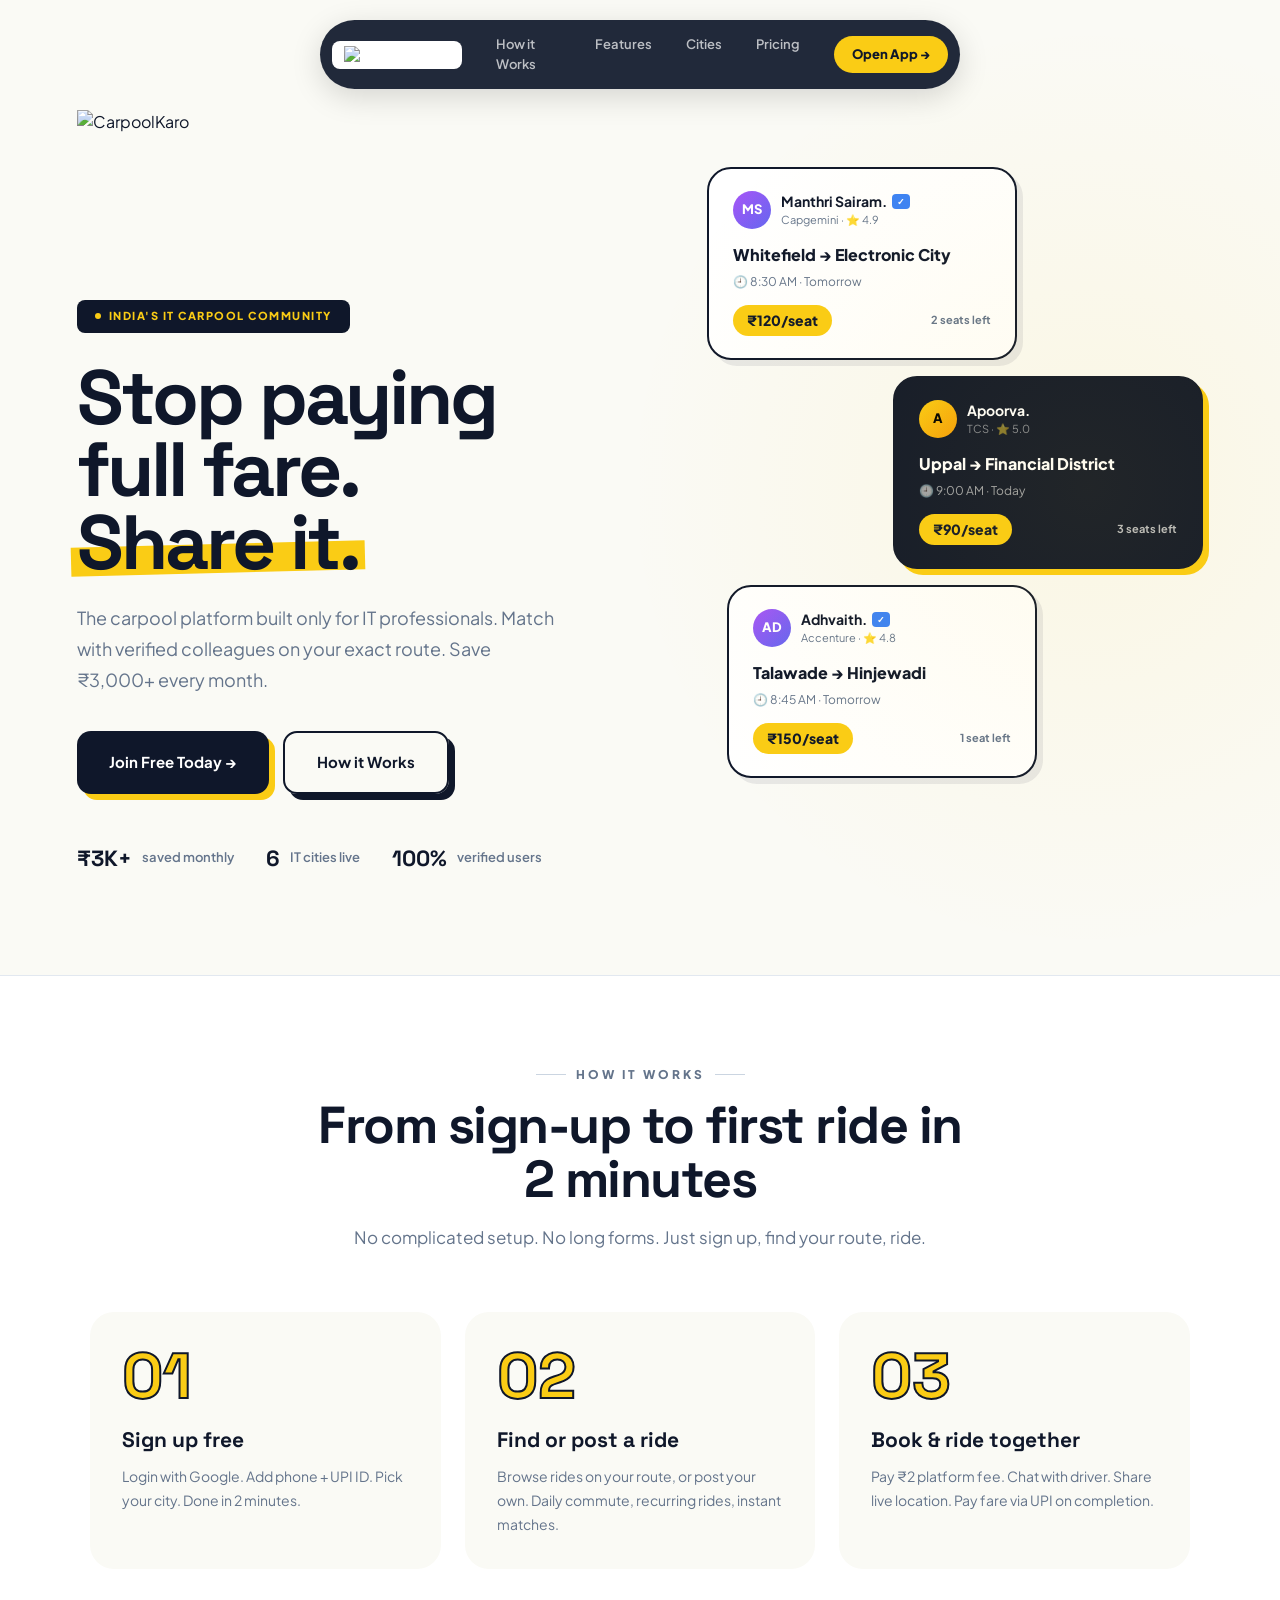
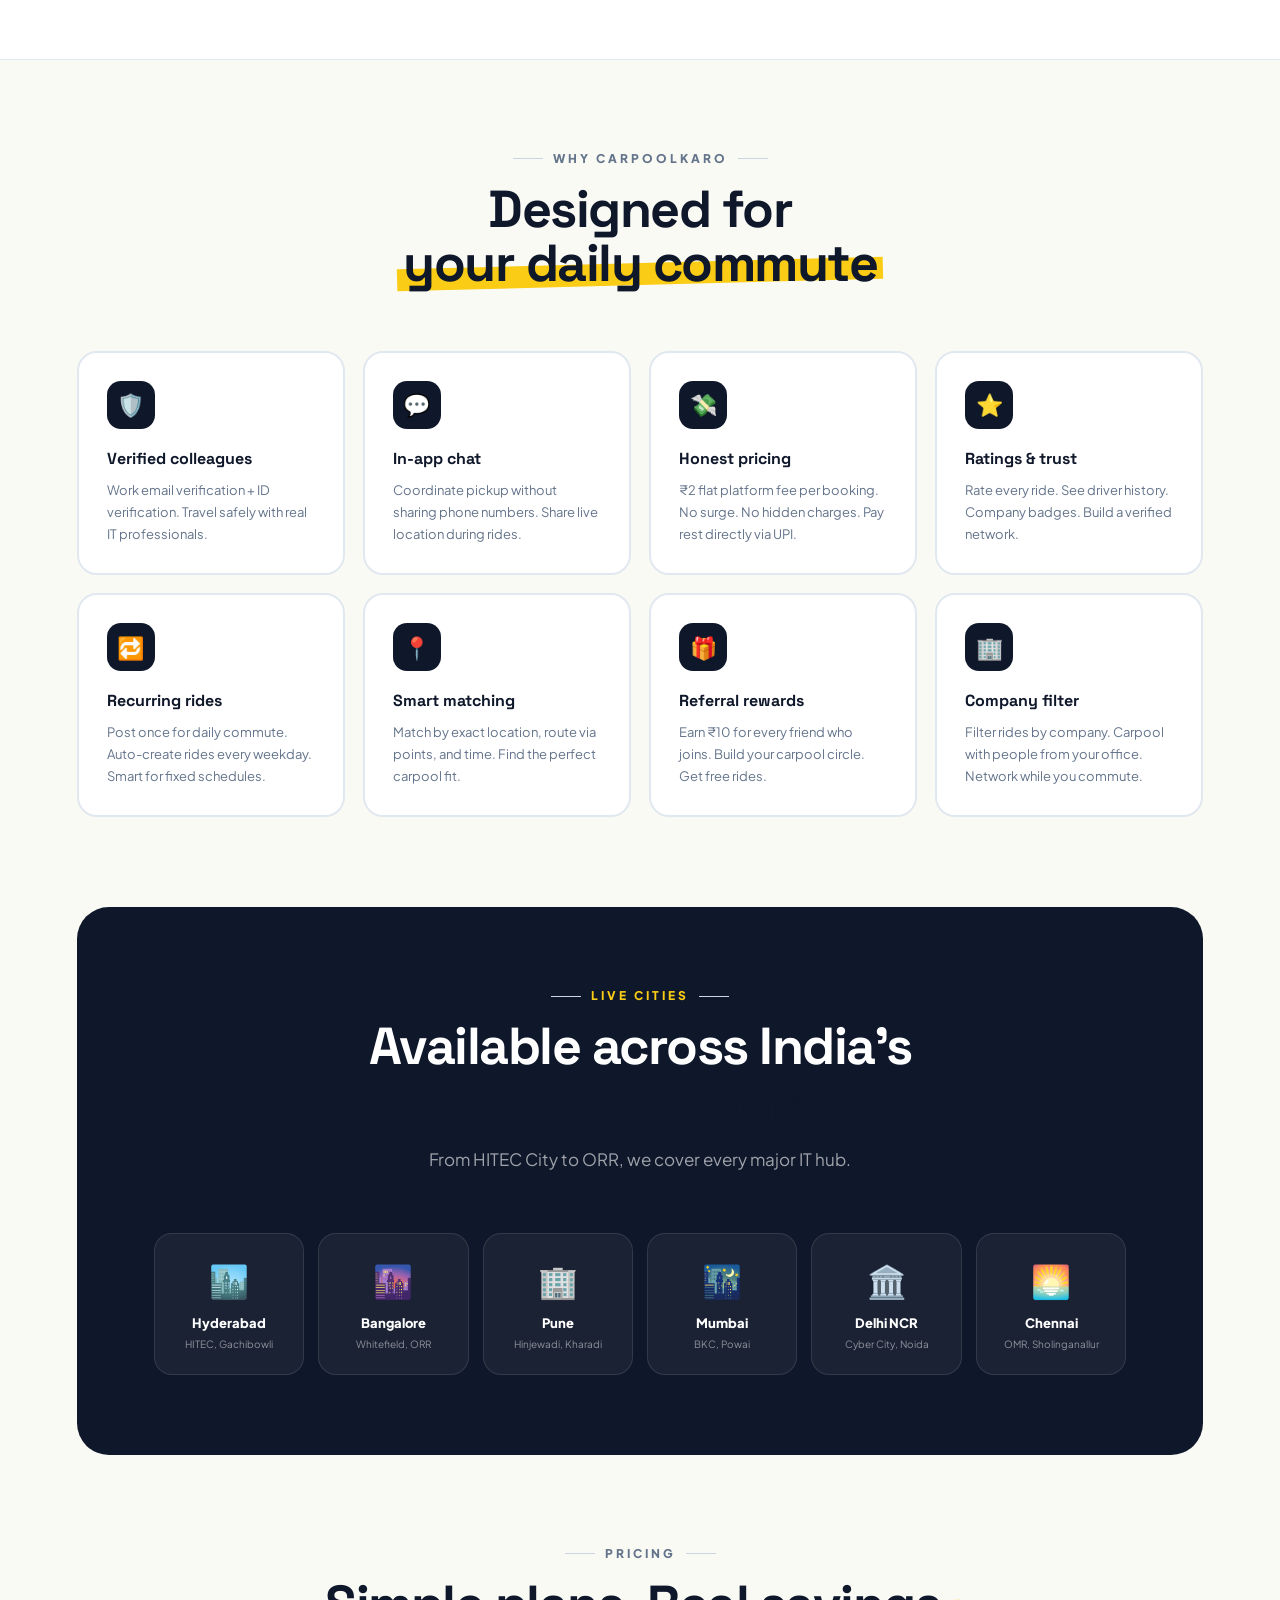
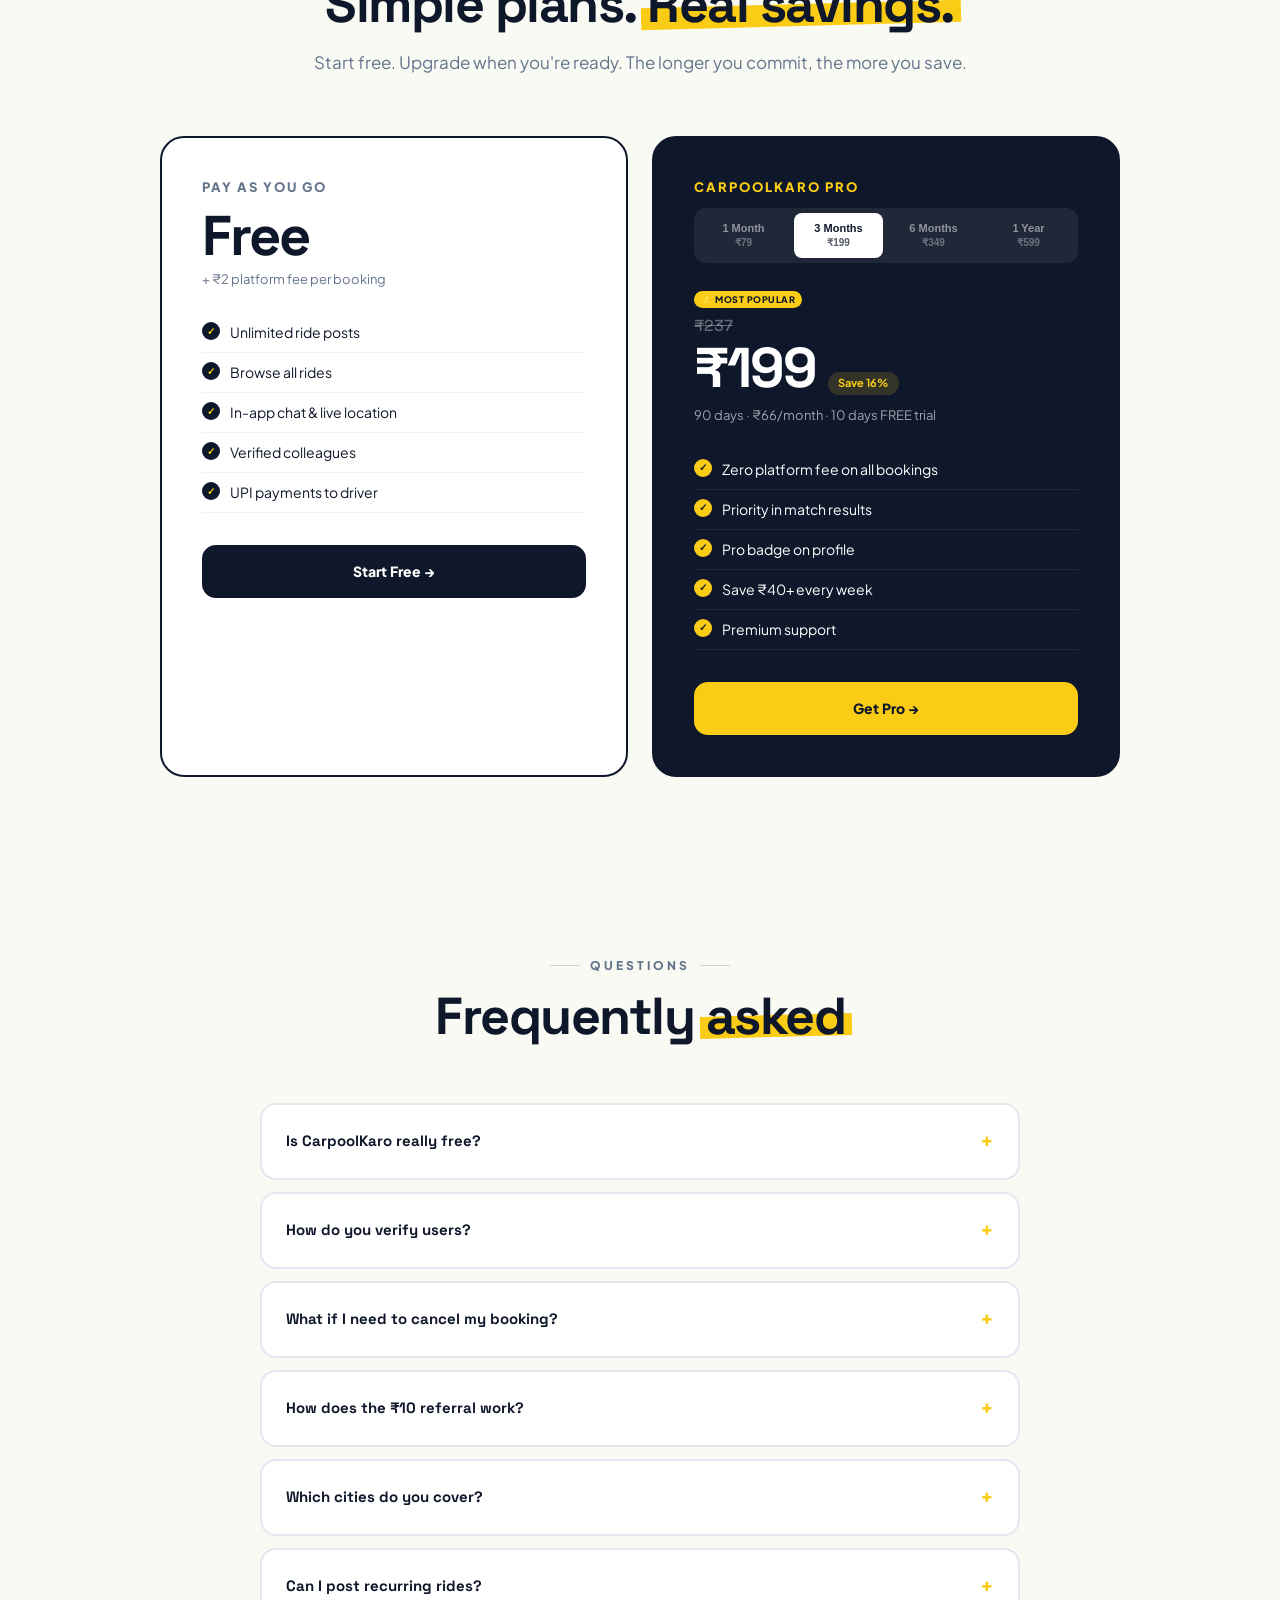
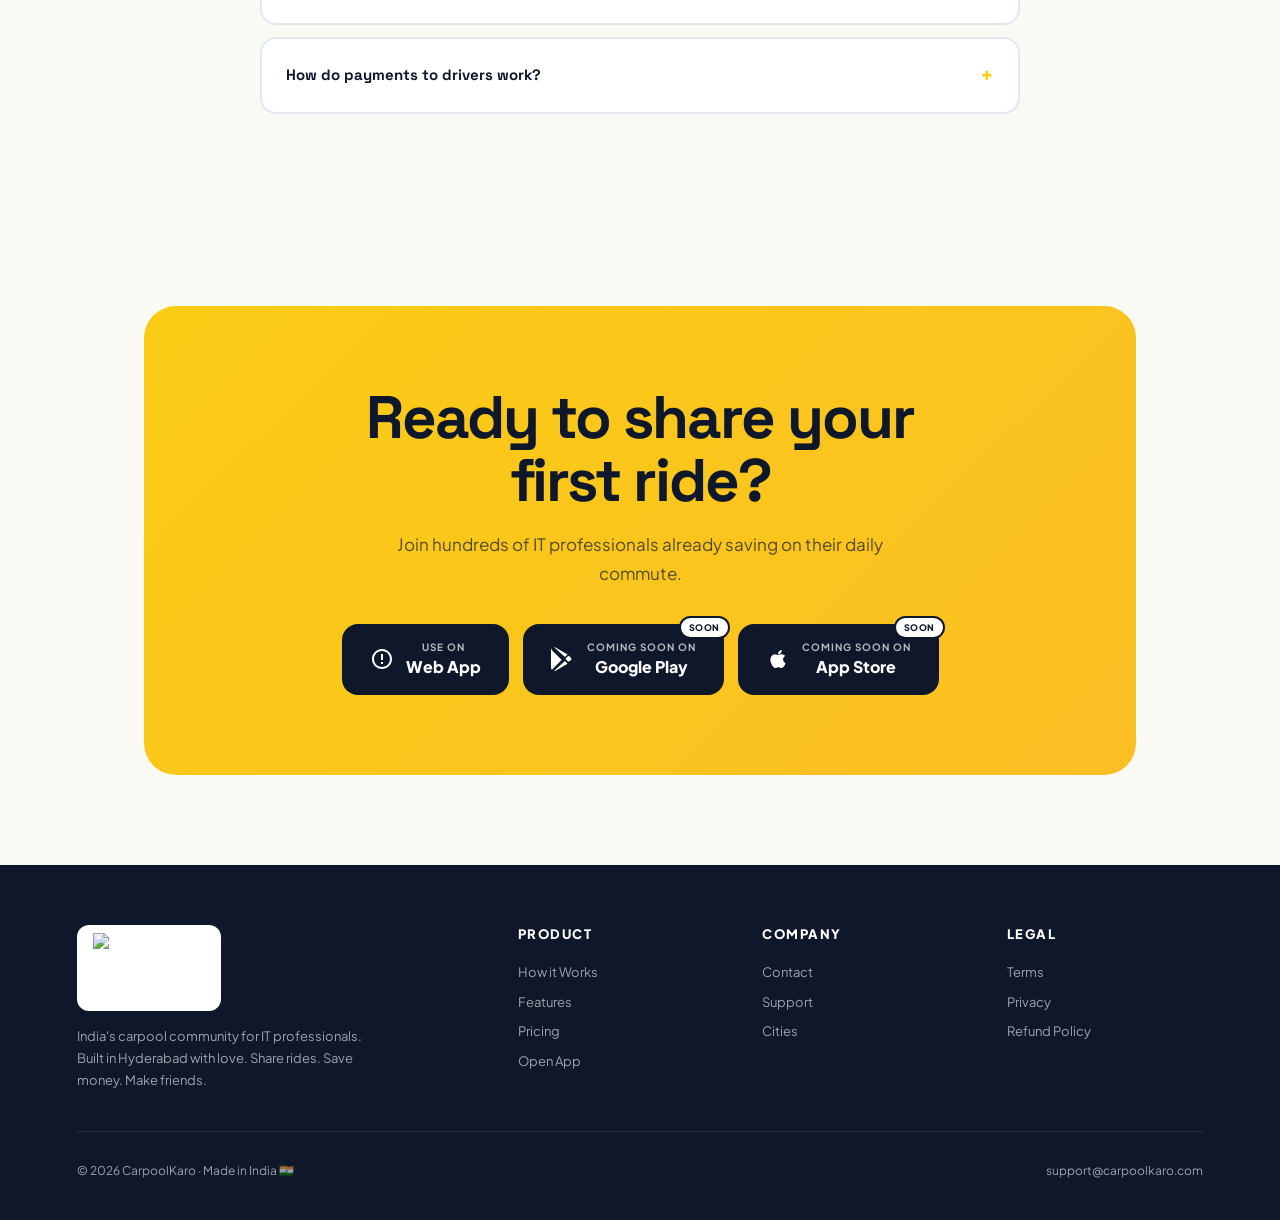
==== commit 928ceede: "Adjust hero section padding in index.html" ====
--- a/index.html
+++ b/index.html
@@ -193,7 +193,7 @@
   <a href="https://app.carpoolkaro.com" class="nav-cta">Open App →</a>
 </nav>
 
-<section class="hero" style="padding-top:50px;padding-bottom:100px;">
+<section class="hero" style="padding-top:70px;padding-bottom:100px;">
   <div>
     <div style="margin-bottom:40px;margin-top:40px;">
       <img src="https://app.carpoolkaro.com/logo.png" alt="CarpoolKaro" style="height:150px;width:auto">
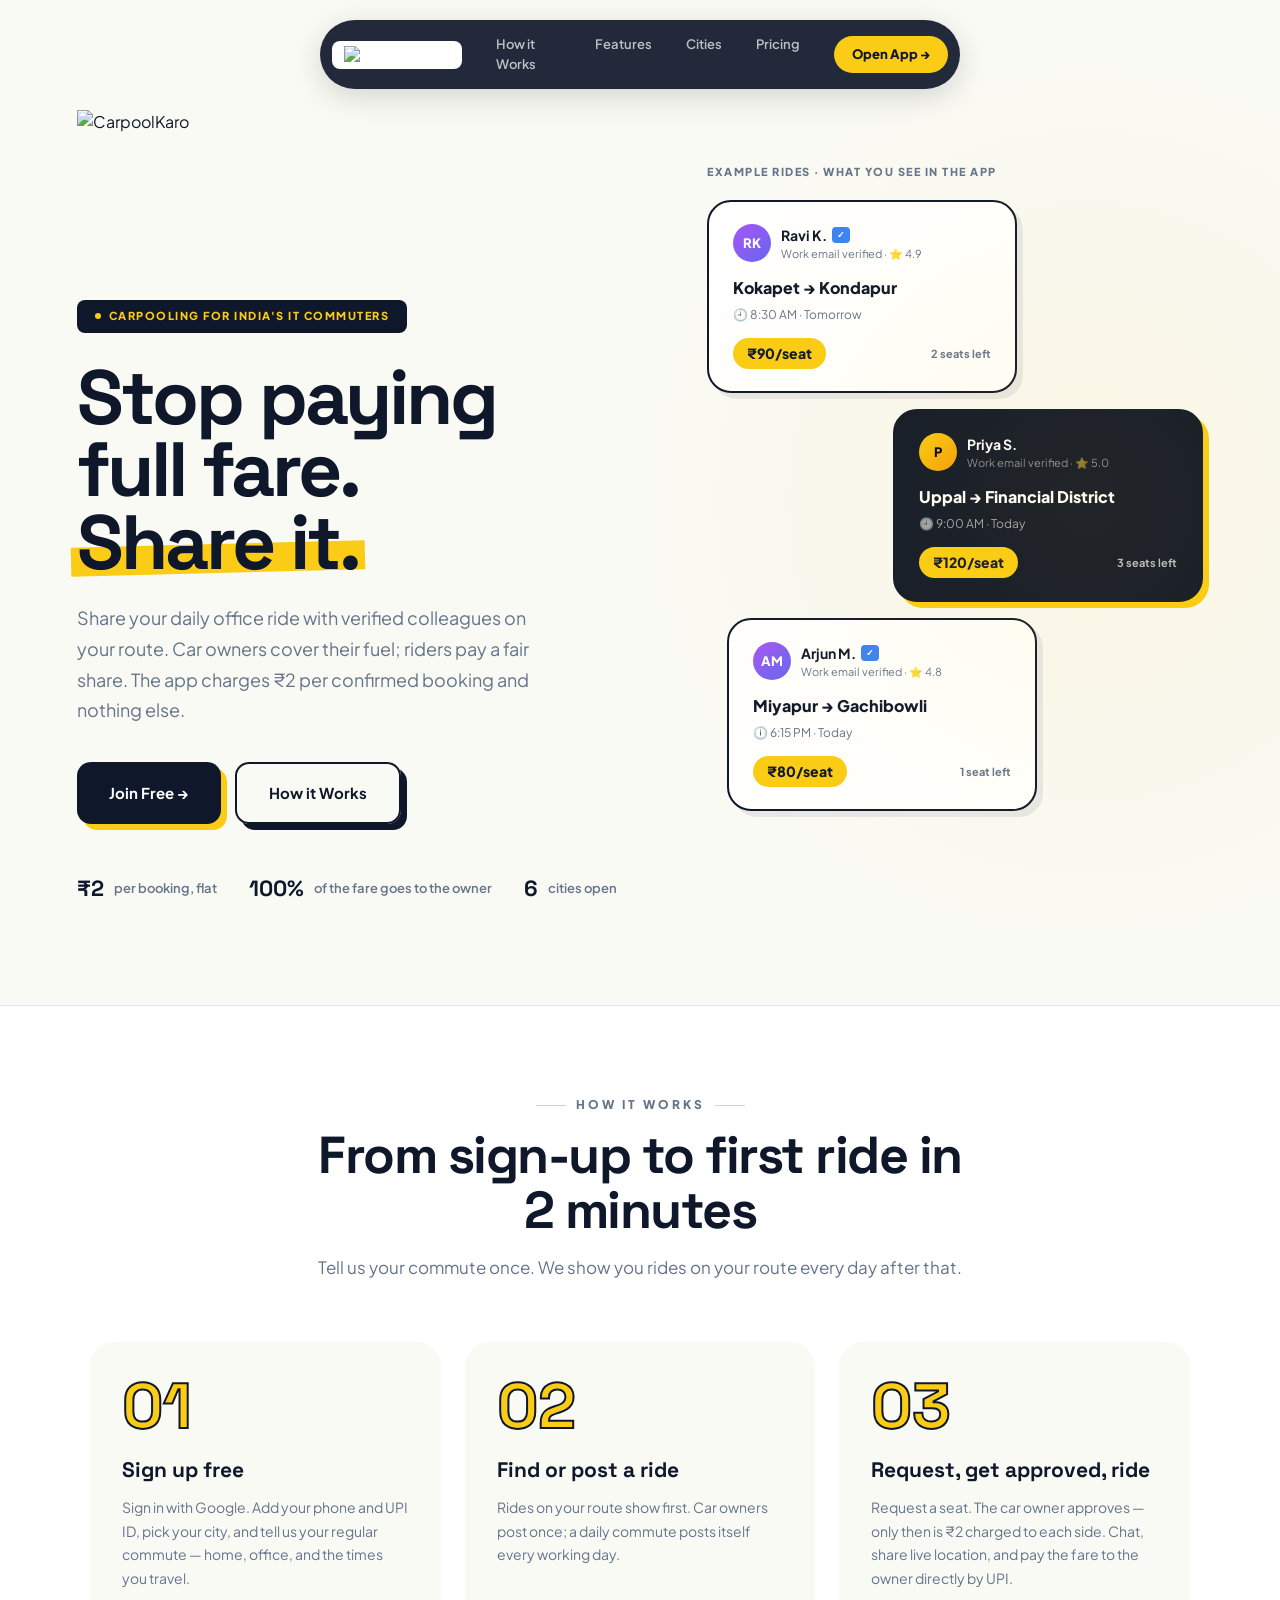
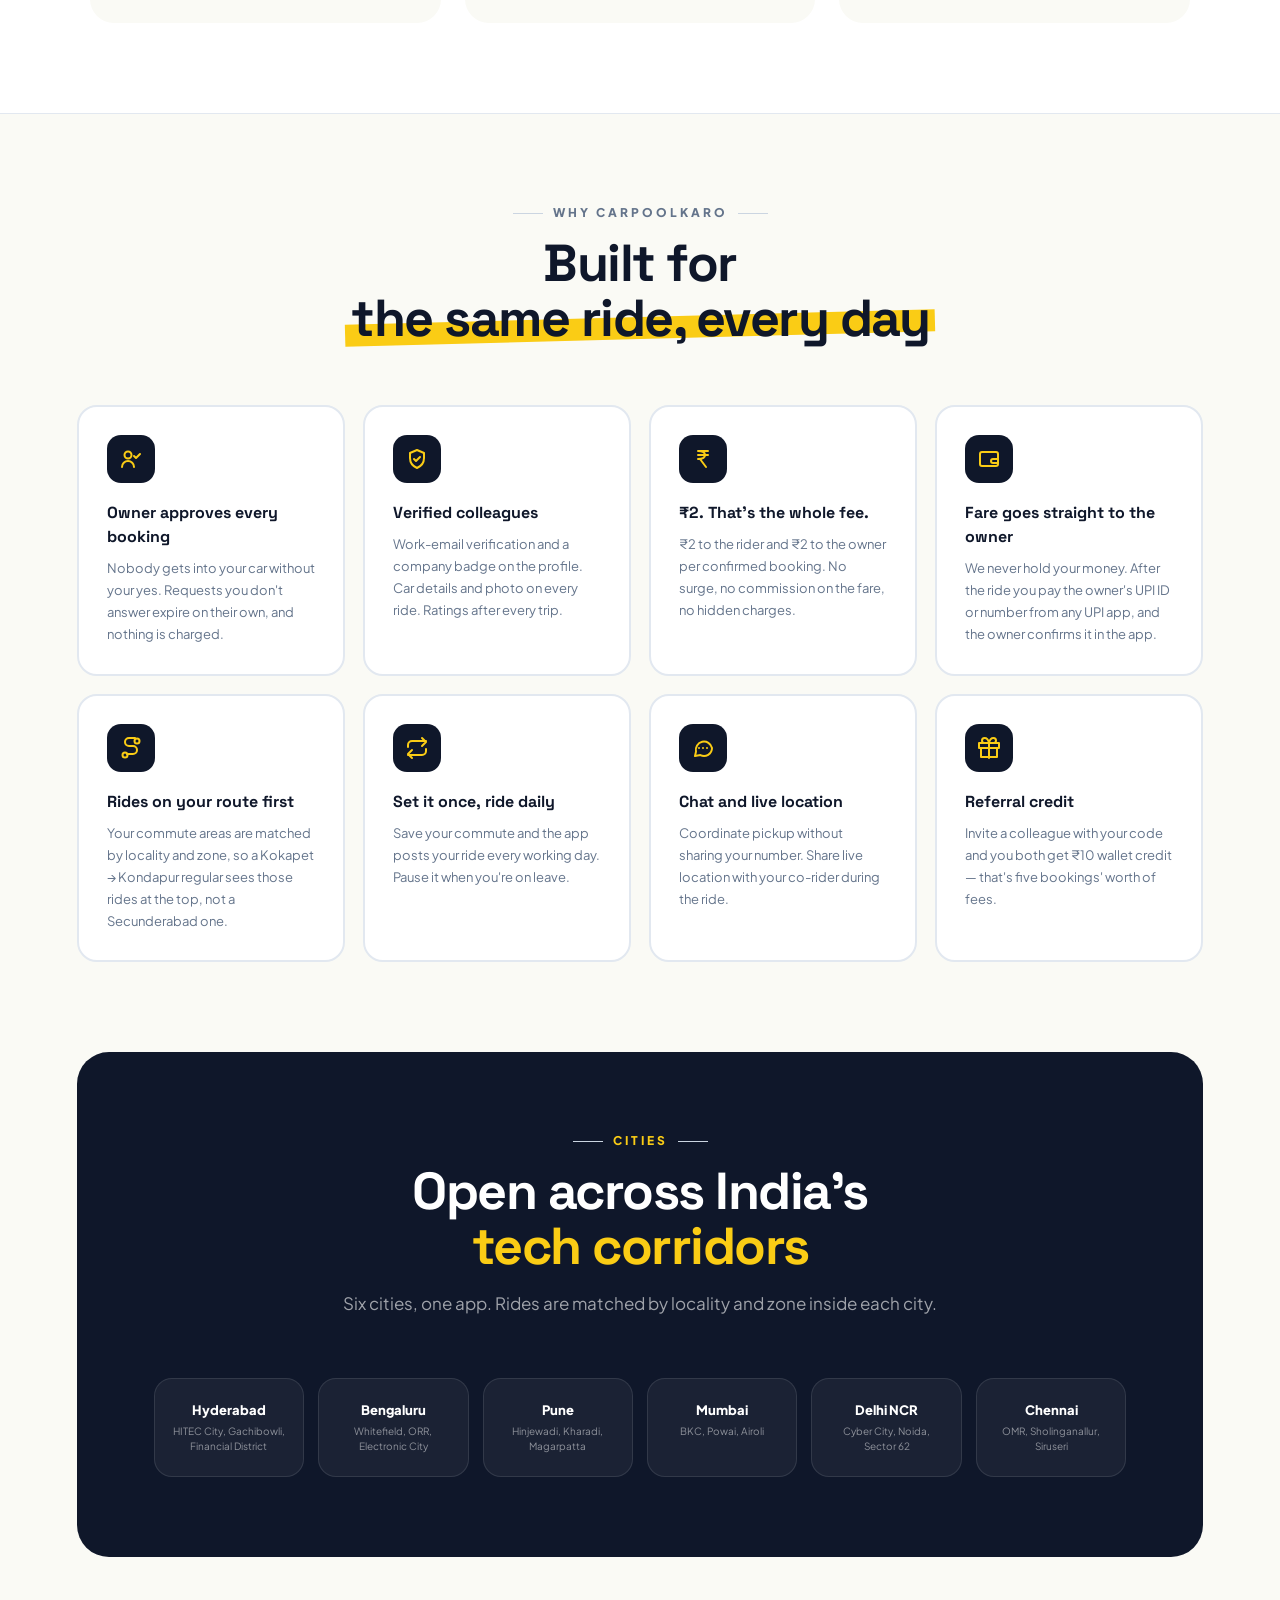
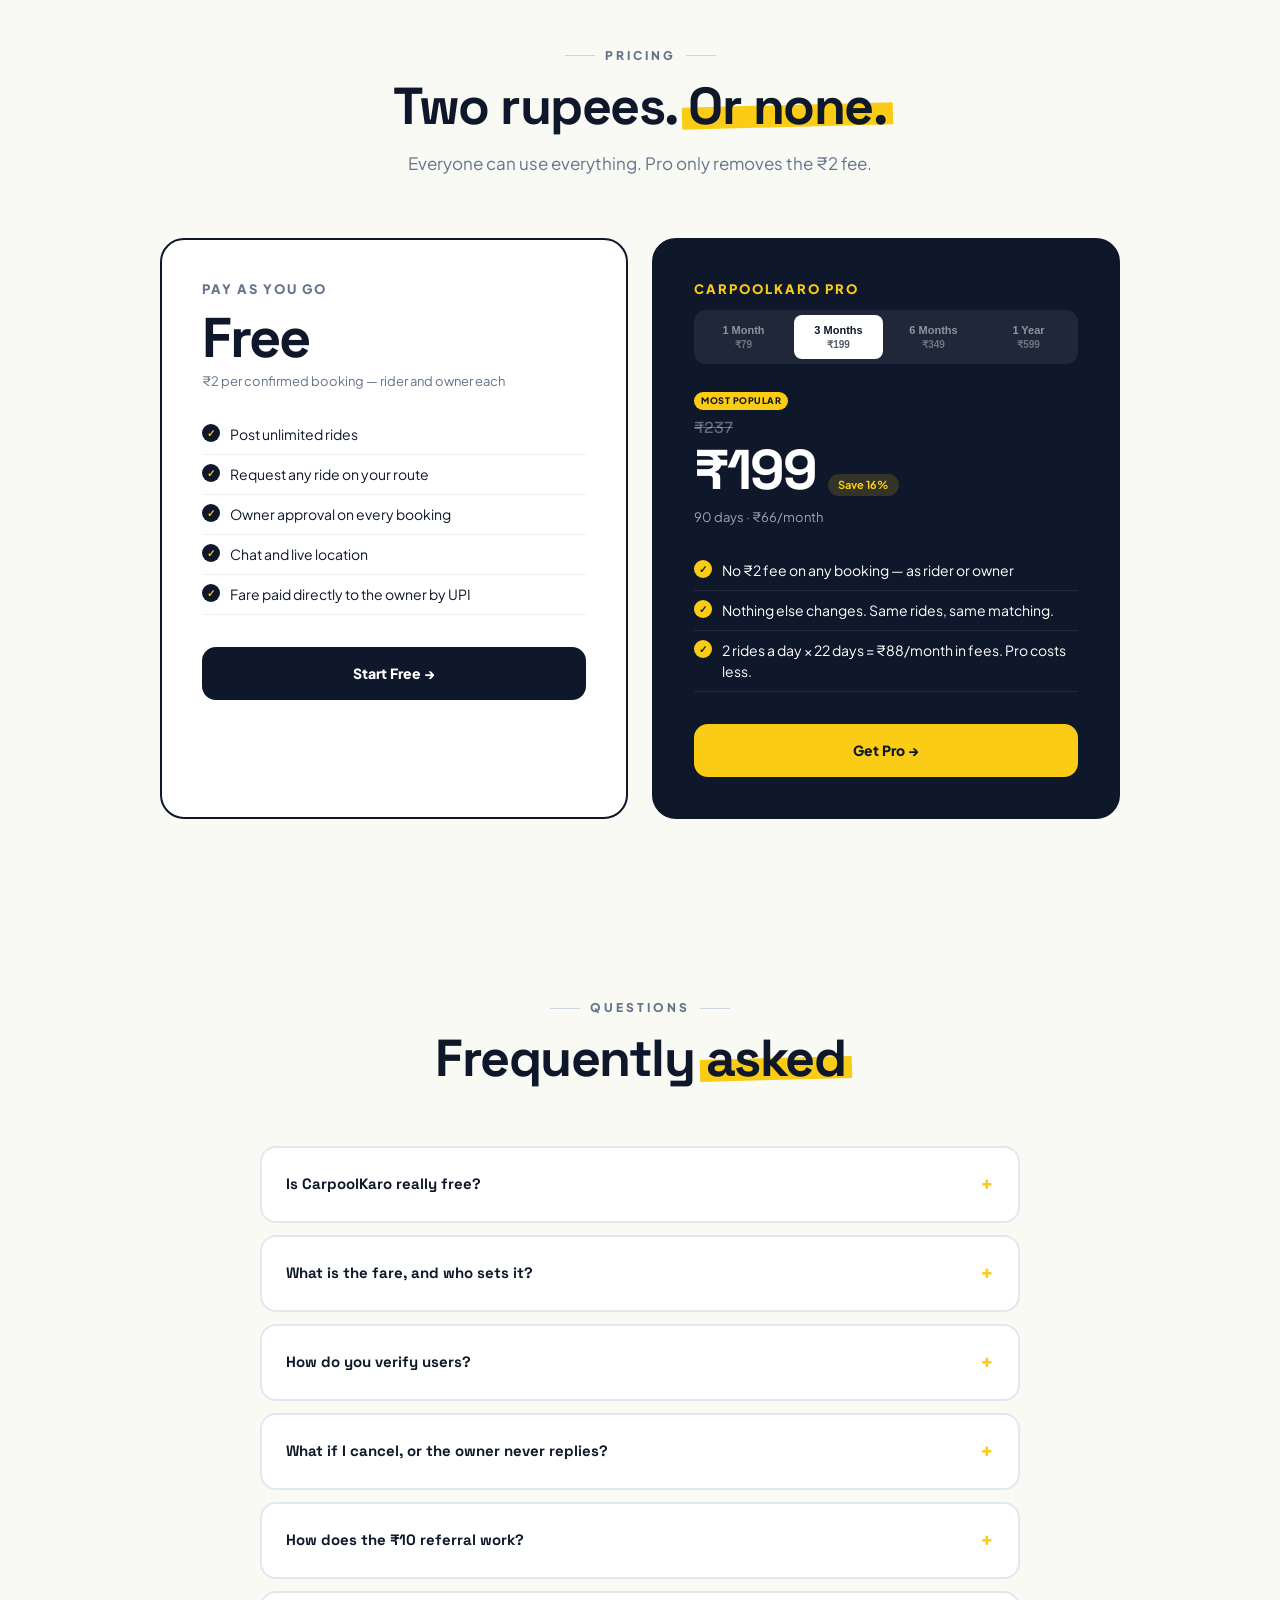
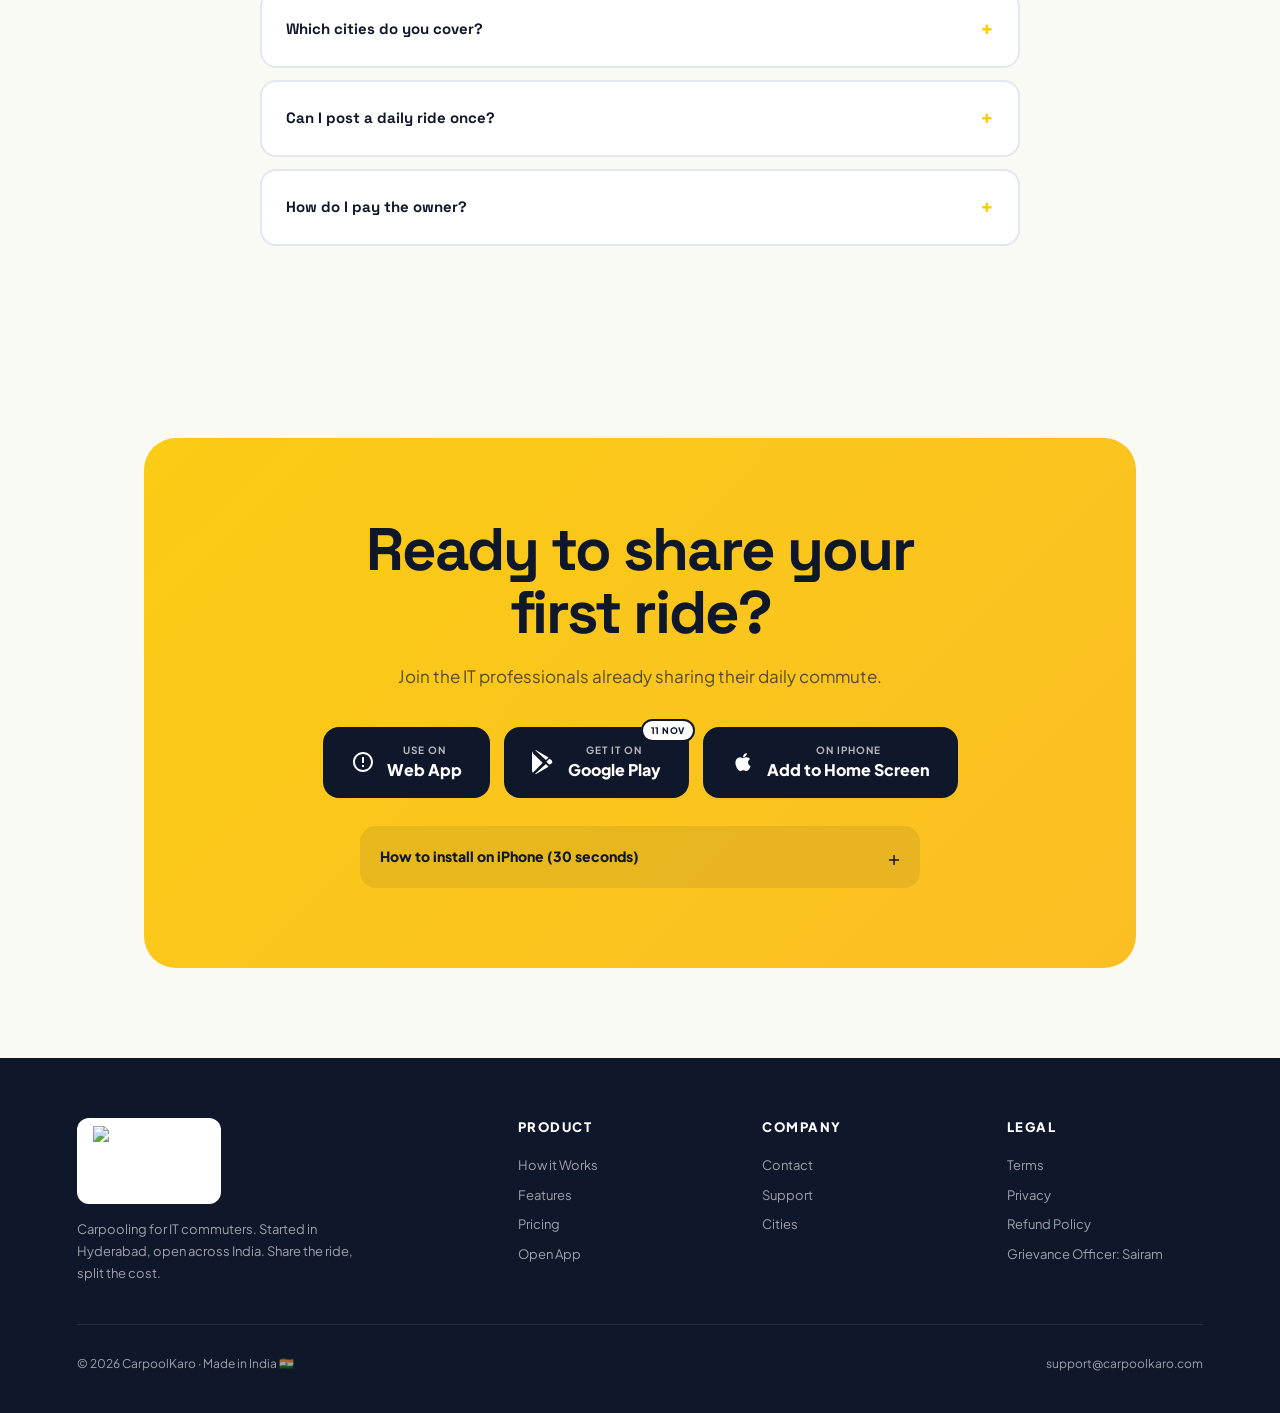
==== commit 46362011: "Update print statement from 'Hello' to 'Goodbye'" ====
--- a/index.html
+++ b/index.html
@@ -3,22 +3,22 @@
 <head>
 <meta charset="UTF-8">
 <meta name="viewport" content="width=device-width, initial-scale=1.0">
-<title>CarpoolKaro — Stop Paying Full Fare. Share It.</title>
-<meta name="description" content="India's carpool platform for IT professionals. Save ₹3,000+ monthly. Verified colleagues. ₹2 flat fee. Hyderabad, Bangalore, Pune, Mumbai, Delhi NCR, Chennai.">
+<title>CarpoolKaro — Share your office commute</title>
+<meta name="description" content="Carpooling for IT commuters in India. Share your daily office ride with verified colleagues on your route. Owner approves every booking. ₹2 per booking, fare paid directly to the car owner. Hyderabad, Bengaluru, Pune, Mumbai, Delhi NCR, Chennai.">
 <meta name="keywords" content="carpool India, IT carpool, office carpool, Hyderabad carpool, Bangalore carpool, HITEC City carpool, ride sharing IT professionals">
 <meta name="theme-color" content="#0f172a">
 <meta name="robots" content="index, follow">
 <link rel="canonical" href="https://carpoolkaro.com/">
 <meta property="og:type" content="website">
 <meta property="og:url" content="https://carpoolkaro.com/">
-<meta property="og:title" content="CarpoolKaro — Stop Paying Full Fare. Share It.">
-<meta property="og:description" content="India's carpool platform for IT professionals. Save ₹3,000+ monthly with verified colleagues.">
+<meta property="og:title" content="CarpoolKaro — Share your office commute">
+<meta property="og:description" content="Share your daily office ride with verified colleagues on your route. ₹2 per booking, fare paid directly to the car owner.">
 <meta property="og:image" content="https://app.carpoolkaro.com/icon-512.png">
 <meta property="og:site_name" content="CarpoolKaro">
 <meta property="og:locale" content="en_IN">
 <meta name="twitter:card" content="summary_large_image">
-<meta name="twitter:title" content="CarpoolKaro — Stop Paying Full Fare. Share It.">
-<meta name="twitter:description" content="India's carpool platform for IT professionals. Save ₹3,000+ monthly.">
+<meta name="twitter:title" content="CarpoolKaro — Share your office commute">
+<meta name="twitter:description" content="Share your daily office ride with verified colleagues on your route. ₹2 per booking, fare paid directly to the car owner.">
 <meta name="twitter:image" content="https://app.carpoolkaro.com/icon-512.png">
 <script type="application/ld+json">
 {"@context":"https://schema.org","@type":"WebApplication","name":"CarpoolKaro","url":"https://app.carpoolkaro.com","description":"India's carpool platform for IT professionals.","applicationCategory":"TravelApplication","operatingSystem":"Web, Android","offers":{"@type":"Offer","price":"0","priceCurrency":"INR"},"areaServed":["Hyderabad","Bangalore","Pune","Mumbai","Delhi NCR","Chennai"]}
@@ -99,10 +99,14 @@
 .cities .section-head h2{color:#fff}
 .cities .section-head p{color:rgba(255,255,255,0.6)}
 .cities .eyebrow{color:var(--yellow)}
+.cities .hl{color:var(--yellow)}.cities .hl::after{display:none}
 .city-grid{display:grid;grid-template-columns:repeat(6,1fr);gap:14px;max-width:1100px;margin:0 auto}
 .city{background:rgba(255,255,255,0.05);border:1px solid rgba(255,255,255,0.1);border-radius:18px;padding:22px 16px;text-align:center;transition:0.3s}
 .city:hover{background:var(--yellow);color:var(--ink);border-color:var(--yellow);transform:translateY(-6px)}
 .city-icon{font-size:32px;margin-bottom:10px}
+.feat-icon svg{width:24px;height:24px;stroke:currentColor;fill:none;stroke-width:2;stroke-linecap:round;stroke-linejoin:round}
+.cards-label{font-size:11px;font-weight:800;letter-spacing:1.5px;text-transform:uppercase;color:var(--gray);margin-bottom:4px}
+.note{text-align:center;color:var(--gray);font-size:13px;margin-top:22px}
 .city-name{font-weight:800;font-size:13px}
 .city-area{font-size:10px;opacity:0.5;margin-top:3px}
 
@@ -149,6 +153,16 @@
 .dl-btn:hover{transform:translateY(-4px);box-shadow:0 10px 30px rgba(0,0,0,0.25)}
 .dl-sub{font-size:10px;opacity:0.7;letter-spacing:1px;text-transform:uppercase;display:block}
 .dl-name{font-size:16px;font-weight:800}
+.ios{max-width:560px;margin:28px auto 0;text-align:left;background:rgba(15,23,42,0.08);border-radius:16px;padding:0 20px}
+.ios summary{cursor:pointer;list-style:none;font-weight:800;font-size:14px;padding:16px 0;color:var(--ink);display:flex;justify-content:space-between;align-items:center}
+.ios summary::-webkit-details-marker{display:none}
+.ios summary::after{content:'+';font-size:20px;font-weight:400}
+.ios[open] summary::after{content:'−'}
+.ios-steps{margin:0 0 6px;padding:0 0 0 20px;color:var(--ink);font-size:14px;line-height:1.7}
+.ios-steps li{margin-bottom:6px}
+.ios-steps a{text-decoration:underline;color:var(--ink)}
+.ios-ic{display:inline-block;border:1.5px solid var(--ink);border-radius:5px;padding:0 5px;font-size:12px;line-height:1.4;vertical-align:middle}
+.ios p{font-size:13px;margin:0 0 16px;color:rgba(15,23,42,0.7);max-width:none}
 .dl-coming{position:absolute;top:-8px;right:-6px;background:#fff;color:var(--ink);font-size:9px;font-weight:800;padding:3px 8px;border-radius:100px;letter-spacing:0.5px;border:2px solid var(--ink)}
 footer{background:var(--ink);color:rgba(255,255,255,0.6);padding:60px 6% 40px}
 .foot-grid{display:grid;grid-template-columns:2fr 1fr 1fr 1fr;gap:48px;max-width:1200px;margin:0 auto 40px}
@@ -180,7 +194,7 @@
 <body>
 
 <nav class="nav">
-  <a href="#" class="nav-logo">
+  <a href="/" class="nav-logo">
     <img src="https://app.carpoolkaro.com/logo.png" alt="CarpoolKaro"
          style="height:28px;width:auto;background:#fff;padding:5px 12px;border-radius:8px;display:block">
   </a>
@@ -198,37 +212,38 @@
     <div style="margin-bottom:40px;margin-top:40px;">
       <img src="https://app.carpoolkaro.com/logo.png" alt="CarpoolKaro" style="height:150px;width:auto">
     </div>
-    <div class="tag">India's IT Carpool Community</div>
+    <div class="tag">Carpooling for India's IT commuters</div>
     <h1>Stop paying<br>full fare.<br><span class="hl">Share it.</span></h1>
-    <p class="lead">The carpool platform built only for IT professionals. Match with verified colleagues on your exact route. Save ₹3,000+ every month.</p>
+    <p class="lead">Share your daily office ride with verified colleagues on your route. Car owners cover their fuel; riders pay a fair share. The app charges ₹2 per confirmed booking and nothing else.</p>
     <div class="cta-row">
-      <a href="https://app.carpoolkaro.com" class="cta">Join Free Today →</a>
+      <a href="https://app.carpoolkaro.com" class="cta">Join Free →</a>
       <a href="#how" class="cta cta-ghost">How it Works</a>
     </div>
     <div class="trust-row">
-      <div class="trust-item"><b>₹3K+</b>saved monthly</div>
-      <div class="trust-item"><b>6</b>IT cities live</div>
-      <div class="trust-item"><b>100%</b>verified users</div>
+      <div class="trust-item"><b>₹2</b>per booking, flat</div>
+      <div class="trust-item"><b>100%</b>of the fare goes to the owner</div>
+      <div class="trust-item"><b>6</b>cities open</div>
     </div>
   </div>
   <div class="cards">
+    <div class="cards-label">Example rides · what you see in the app</div>
     <div class="ride-card">
-      <div class="rc-top"><div class="rc-av">MS</div><div><div class="rc-name">Manthri Sairam. <span class="ck">✓</span></div><div class="rc-meta">Capgemini · ⭐ 4.9</div></div></div>
-      <div class="rc-route">Whitefield → Electronic City</div>
+      <div class="rc-top"><div class="rc-av">RK</div><div><div class="rc-name">Ravi K. <span class="ck">✓</span></div><div class="rc-meta">Work email verified · ⭐ 4.9</div></div></div>
+      <div class="rc-route">Kokapet → Kondapur</div>
       <div class="rc-time">🕘 8:30 AM · Tomorrow</div>
-      <div class="rc-bottom"><span class="rc-price">₹120/seat</span><span class="rc-seats">2 seats left</span></div>
+      <div class="rc-bottom"><span class="rc-price">₹90/seat</span><span class="rc-seats">2 seats left</span></div>
     </div>
     <div class="ride-card rc-mid">
-      <div class="rc-top"><div class="rc-av">A</div><div><div class="rc-name">Apoorva.</div><div class="rc-meta">TCS · ⭐ 5.0</div></div></div>
+      <div class="rc-top"><div class="rc-av">P</div><div><div class="rc-name">Priya S.</div><div class="rc-meta">Work email verified · ⭐ 5.0</div></div></div>
       <div class="rc-route">Uppal → Financial District</div>
       <div class="rc-time">🕘 9:00 AM · Today</div>
-      <div class="rc-bottom"><span class="rc-price">₹90/seat</span><span class="rc-seats">3 seats left</span></div>
+      <div class="rc-bottom"><span class="rc-price">₹120/seat</span><span class="rc-seats">3 seats left</span></div>
     </div>
     <div class="ride-card rc-last">
-      <div class="rc-top"><div class="rc-av">AD</div><div><div class="rc-name">Adhvaith. <span class="ck">✓</span></div><div class="rc-meta">Accenture · ⭐ 4.8</div></div></div>
-      <div class="rc-route">Talawade → Hinjewadi</div>
-      <div class="rc-time">🕘 8:45 AM · Tomorrow</div>
-      <div class="rc-bottom"><span class="rc-price">₹150/seat</span><span class="rc-seats">1 seat left</span></div>
+      <div class="rc-top"><div class="rc-av">AM</div><div><div class="rc-name">Arjun M. <span class="ck">✓</span></div><div class="rc-meta">Work email verified · ⭐ 4.8</div></div></div>
+      <div class="rc-route">Miyapur → Gachibowli</div>
+      <div class="rc-time">🕕 6:15 PM · Today</div>
+      <div class="rc-bottom"><span class="rc-price">₹80/seat</span><span class="rc-seats">1 seat left</span></div>
     </div>
   </div>
 </section>
@@ -237,99 +252,89 @@
   <div class="section-head">
     <div class="eyebrow">How it Works</div>
     <h2>From sign-up to first ride in <span class="hl">2 minutes</span></h2>
-    <p>No complicated setup. No long forms. Just sign up, find your route, ride.</p>
+    <p>Tell us your commute once. We show you rides on your route every day after that.</p>
   </div>
   <div class="steps">
-    <div class="step"><div class="step-num">01</div><h3>Sign up free</h3><p>Login with Google. Add phone + UPI ID. Pick your city. Done in 2 minutes.</p></div>
-    <div class="step"><div class="step-num">02</div><h3>Find or post a ride</h3><p>Browse rides on your route, or post your own. Daily commute, recurring rides, instant matches.</p></div>
-    <div class="step"><div class="step-num">03</div><h3>Book & ride together</h3><p>Pay ₹2 platform fee. Chat with driver. Share live location. Pay fare via UPI on completion.</p></div>
+    <div class="step"><div class="step-num">01</div><h3>Sign up free</h3><p>Sign in with Google. Add your phone and UPI ID, pick your city, and tell us your regular commute — home, office, and the times you travel.</p></div>
+    <div class="step"><div class="step-num">02</div><h3>Find or post a ride</h3><p>Rides on your route show first. Car owners post once; a daily commute posts itself every working day.</p></div>
+    <div class="step"><div class="step-num">03</div><h3>Request, get approved, ride</h3><p>Request a seat. The car owner approves — only then is ₹2 charged to each side. Chat, share live location, and pay the fare to the owner directly by UPI.</p></div>
   </div>
 </section>
 
 <section id="features">
   <div class="section-head">
     <div class="eyebrow">Why CarpoolKaro</div>
-    <h2>Designed for <span class="hl">your daily commute</span></h2>
+    <h2>Built for <span class="hl">the same ride, every day</span></h2>
   </div>
   <div class="features">
-    <div class="feat"><div class="feat-icon">🛡️</div><h3>Verified colleagues</h3><p>Work email verification + ID verification. Travel safely with real IT professionals.</p></div>
-    <div class="feat"><div class="feat-icon">💬</div><h3>In-app chat</h3><p>Coordinate pickup without sharing phone numbers. Share live location during rides.</p></div>
-    <div class="feat"><div class="feat-icon">💸</div><h3>Honest pricing</h3><p>₹2 flat platform fee per booking. No surge. No hidden charges. Pay rest directly via UPI.</p></div>
-    <div class="feat"><div class="feat-icon">⭐</div><h3>Ratings & trust</h3><p>Rate every ride. See driver history. Company badges. Build a verified network.</p></div>
-    <div class="feat"><div class="feat-icon">🔁</div><h3>Recurring rides</h3><p>Post once for daily commute. Auto-create rides every weekday. Smart for fixed schedules.</p></div>
-    <div class="feat"><div class="feat-icon">📍</div><h3>Smart matching</h3><p>Match by exact location, route via points, and time. Find the perfect carpool fit.</p></div>
-    <div class="feat"><div class="feat-icon">🎁</div><h3>Referral rewards</h3><p>Earn ₹10 for every friend who joins. Build your carpool circle. Get free rides.</p></div>
-    <div class="feat"><div class="feat-icon">🏢</div><h3>Company filter</h3><p>Filter rides by company. Carpool with people from your office. Network while you commute.</p></div>
+    <div class="feat"><div class="feat-icon"><svg viewBox="0 0 24 24"><circle cx="9" cy="8" r="3.5"/><path d="M3 20c0-3.3 2.7-6 6-6s6 2.7 6 6"/><path d="M15 9l2 2 4-4"/></svg></div><h3>Owner approves every booking</h3><p>Nobody gets into your car without your yes. Requests you don't answer expire on their own, and nothing is charged.</p></div>
+    <div class="feat"><div class="feat-icon"><svg viewBox="0 0 24 24"><path d="M12 3l7 3v5c0 5-3.5 8.5-7 10-3.5-1.5-7-5-7-10V6l7-3z"/><path d="M9 12l2 2 4-4"/></svg></div><h3>Verified colleagues</h3><p>Work-email verification and a company badge on the profile. Car details and photo on every ride. Ratings after every trip.</p></div>
+    <div class="feat"><div class="feat-icon"><svg viewBox="0 0 24 24"><path d="M7 4h10M7 8h10M7 4c5 0 7 2 7 4s-2 4-7 4h2l6 8"/></svg></div><h3>₹2. That's the whole fee.</h3><p>₹2 to the rider and ₹2 to the owner per confirmed booking. No surge, no commission on the fare, no hidden charges.</p></div>
+    <div class="feat"><div class="feat-icon"><svg viewBox="0 0 24 24"><path d="M3 7a2 2 0 0 1 2-2h14a2 2 0 0 1 2 2v10a2 2 0 0 1-2 2H5a2 2 0 0 1-2-2z"/><path d="M16 12h5v4h-5a2 2 0 0 1 0-4z"/></svg></div><h3>Fare goes straight to the owner</h3><p>We never hold your money. After the ride you pay the owner's UPI ID or number from any UPI app, and the owner confirms it in the app.</p></div>
+    <div class="feat"><div class="feat-icon"><svg viewBox="0 0 24 24"><circle cx="6" cy="19" r="2.5"/><circle cx="18" cy="5" r="2.5"/><path d="M8 18h6a4 4 0 0 0 0-8H10a4 4 0 0 1 0-8h6"/></svg></div><h3>Rides on your route first</h3><p>Your commute areas are matched by locality and zone, so a Kokapet → Kondapur regular sees those rides at the top, not a Secunderabad one.</p></div>
+    <div class="feat"><div class="feat-icon"><svg viewBox="0 0 24 24"><path d="M17 2l4 4-4 4"/><path d="M3 11V9a4 4 0 0 1 4-4h14"/><path d="M7 22l-4-4 4-4"/><path d="M21 13v2a4 4 0 0 1-4 4H3"/></svg></div><h3>Set it once, ride daily</h3><p>Save your commute and the app posts your ride every working day. Pause it when you're on leave.</p></div>
+    <div class="feat"><div class="feat-icon"><svg viewBox="0 0 24 24"><path d="M21 12a8 8 0 0 1-11.6 7.1L4 20l1-4.4A8 8 0 1 1 21 12z"/><path d="M8 12h.01M12 12h.01M16 12h.01"/></svg></div><h3>Chat and live location</h3><p>Coordinate pickup without sharing your number. Share live location with your co-rider during the ride.</p></div>
+    <div class="feat"><div class="feat-icon"><svg viewBox="0 0 24 24"><path d="M20 12v9H4v-9"/><path d="M2 7h20v5H2z"/><path d="M12 22V7"/><path d="M12 7H7.5a2.5 2.5 0 0 1 0-5C11 2 12 7 12 7z"/><path d="M12 7h4.5a2.5 2.5 0 0 0 0-5C13 2 12 7 12 7z"/></svg></div><h3>Referral credit</h3><p>Invite a colleague with your code and you both get ₹10 wallet credit — that's five bookings' worth of fees.</p></div>
   </div>
 </section>
 
 <section class="cities" id="cities">
   <div class="section-head">
-    <div class="eyebrow">Live Cities</div>
-    <h2>Available across India's <span class="hl">tech corridors</span></h2>
-    <p>From HITEC City to ORR, we cover every major IT hub.</p>
+    <div class="eyebrow">Cities</div>
+    <h2>Open across India's <span class="hl">tech corridors</span></h2>
+    <p>Six cities, one app. Rides are matched by locality and zone inside each city.</p>
   </div>
   <div class="city-grid">
-    <div class="city"><div class="city-icon">🏙️</div><div class="city-name">Hyderabad</div><div class="city-area">HITEC, Gachibowli</div></div>
-    <div class="city"><div class="city-icon">🌆</div><div class="city-name">Bangalore</div><div class="city-area">Whitefield, ORR</div></div>
-    <div class="city"><div class="city-icon">🏢</div><div class="city-name">Pune</div><div class="city-area">Hinjewadi, Kharadi</div></div>
-    <div class="city"><div class="city-icon">🌃</div><div class="city-name">Mumbai</div><div class="city-area">BKC, Powai</div></div>
-    <div class="city"><div class="city-icon">🏛️</div><div class="city-name">Delhi NCR</div><div class="city-area">Cyber City, Noida</div></div>
-    <div class="city"><div class="city-icon">🌅</div><div class="city-name">Chennai</div><div class="city-area">OMR, Sholinganallur</div></div>
-  </div>
-</section>
-
-<!-- PRICING — updated with all 4 plans -->
+    <div class="city"><div class="city-name">Hyderabad</div><div class="city-area">HITEC City, Gachibowli, Financial District</div></div>
+    <div class="city"><div class="city-name">Bengaluru</div><div class="city-area">Whitefield, ORR, Electronic City</div></div>
+    <div class="city"><div class="city-name">Pune</div><div class="city-area">Hinjewadi, Kharadi, Magarpatta</div></div>
+    <div class="city"><div class="city-name">Mumbai</div><div class="city-area">BKC, Powai, Airoli</div></div>
+    <div class="city"><div class="city-name">Delhi NCR</div><div class="city-area">Cyber City, Noida, Sector 62</div></div>
+    <div class="city"><div class="city-name">Chennai</div><div class="city-area">OMR, Sholinganallur, Siruseri</div></div>
+  </div>
+</section>
+
 <section id="pricing">
   <div class="section-head">
     <div class="eyebrow">Pricing</div>
-    <h2>Simple plans. <span class="hl">Real savings.</span></h2>
-    <p>Start free. Upgrade when you're ready. The longer you commit, the more you save.</p>
+    <h2>Two rupees. <span class="hl">Or none.</span></h2>
+    <p>Everyone can use everything. Pro only removes the ₹2 fee.</p>
   </div>
   <div class="pricing-wrap">
 
-    <!-- FREE PLAN -->
     <div class="price-card">
       <div class="price-name">Pay as you go</div>
       <div class="price">Free</div>
-      <div class="price-sub">+ ₹2 platform fee per booking</div>
+      <div class="price-sub">₹2 per confirmed booking — rider and owner each</div>
       <ul class="price-list">
-        <li>Unlimited ride posts</li>
-        <li>Browse all rides</li>
-        <li>In-app chat & live location</li>
-        <li>Verified colleagues</li>
-        <li>UPI payments to driver</li>
+        <li>Post unlimited rides</li>
+        <li>Request any ride on your route</li>
+        <li>Owner approval on every booking</li>
+        <li>Chat and live location</li>
+        <li>Fare paid directly to the owner by UPI</li>
       </ul>
       <a href="https://app.carpoolkaro.com" class="price-cta">Start Free →</a>
     </div>
 
-    <!-- PRO PLAN with 4 tabs -->
     <div class="price-card pro">
       <div class="price-name">CarpoolKaro Pro</div>
-
-      <!-- Tabs -->
       <div class="plan-tabs">
         <button class="plan-tab" onclick="selectPlan(0)" id="tab-0">1 Month<br><span style="font-size:10px;opacity:0.7">₹79</span></button>
         <button class="plan-tab active" onclick="selectPlan(1)" id="tab-1">3 Months<br><span style="font-size:10px;opacity:0.7">₹199</span></button>
         <button class="plan-tab" onclick="selectPlan(2)" id="tab-2">6 Months<br><span style="font-size:10px;opacity:0.7">₹349</span></button>
         <button class="plan-tab" onclick="selectPlan(3)" id="tab-3">1 Year<br><span style="font-size:10px;opacity:0.7">₹599</span></button>
       </div>
-
-      <!-- Dynamic content -->
-      <div id="plan-badge" class="plan-badge">⭐ MOST POPULAR</div>
+      <div id="plan-badge" class="plan-badge">MOST POPULAR</div>
       <div id="plan-original" class="price-original">₹237</div>
       <div style="display:flex;align-items:baseline;gap:4px;margin-bottom:4px">
         <div class="price" id="plan-price">₹199</div>
         <span id="plan-save" class="price-save">Save 16%</span>
       </div>
-      <div class="price-sub" id="plan-sub">90 days · ₹66/month · 10 days FREE trial</div>
-
+      <div class="price-sub" id="plan-sub">90 days · ₹66/month</div>
       <ul class="price-list">
-        <li>Zero platform fee on all bookings</li>
-        <li>Priority in match results</li>
-        <li>Pro badge on profile</li>
-        <li>Save ₹40+ every week</li>
-        <li>Premium support</li>
+        <li>No ₹2 fee on any booking — as rider or owner</li>
+        <li>Nothing else changes. Same rides, same matching.</li>
+        <li>2 rides a day × 22 days = ₹88/month in fees. Pro costs less.</li>
       </ul>
       <a href="https://app.carpoolkaro.com" class="price-cta">Get Pro →</a>
     </div>
@@ -342,36 +347,48 @@
     <h2>Frequently <span class="hl">asked</span></h2>
   </div>
   <div class="faq">
-    <details class="faq-item"><summary class="faq-q">Is CarpoolKaro really free?</summary><div class="faq-a">Yes. Sign-up is free. You only pay ₹2 platform fee per booking. Pay the actual fare directly to the driver via UPI. No hidden charges, ever.</div></details>
-    <details class="faq-item"><summary class="faq-q">How do you verify users?</summary><div class="faq-a">Every user must verify with phone OTP and work email from a recognized IT company. We also check company badges. Optional ID upload for premium trust.</div></details>
-    <details class="faq-item"><summary class="faq-q">What if I need to cancel my booking?</summary><div class="faq-a">The ₹2 platform fee is non-refundable if you cancel. If the driver cancels, you get your ₹2 back. This keeps everyone accountable and fair.</div></details>
-    <details class="faq-item"><summary class="faq-q">How does the ₹10 referral work?</summary><div class="faq-a">Share your referral code. When your friend joins and completes their first ride, both of you get ₹10 in your wallet. No limit on referrals.</div></details>
-    <details class="faq-item"><summary class="faq-q">Which cities do you cover?</summary><div class="faq-a">Live in 6 cities: Hyderabad, Bangalore, Pune, Mumbai, Delhi NCR, Chennai. Each city has its own ride pool with local IT hubs and metros pre-loaded.</div></details>
-    <details class="faq-item"><summary class="faq-q">Can I post recurring rides?</summary><div class="faq-a">Absolutely. Post once and select "Daily" — we'll auto-create rides for every weekday on your route. Perfect for fixed office commutes.</div></details>
-    <details class="faq-item"><summary class="faq-q">How do payments to drivers work?</summary><div class="faq-a">Drivers receive the full fare directly through UPI. The app shows a payment picker (PhonePe, Google Pay, Paytm, BHIM, etc.) so you can use any UPI app.</div></details>
+    <details class="faq-item"><summary class="faq-q">Is CarpoolKaro really free?</summary><div class="faq-a">Signing up, browsing, posting and requesting cost nothing. When a car owner approves your request, ₹2 is charged to your wallet and ₹2 to the owner's. The fare itself goes to the owner directly — the app never touches it.</div></details>
+    <details class="faq-item"><summary class="faq-q">What is the fare, and who sets it?</summary><div class="faq-a">The car owner sets a per-seat contribution towards fuel and tolls for their regular commute. You see it before you request. It is a cost share between colleagues going the same way, not a taxi fare.</div></details>
+    <details class="faq-item"><summary class="faq-q">How do you verify users?</summary><div class="faq-a">Everyone signs in with Google. Add your work email and we verify it and show a company badge on your profile. Car owners' vehicle details and photo appear on each ride, and every trip can be rated by both sides.</div></details>
+    <details class="faq-item"><summary class="faq-q">What if I cancel, or the owner never replies?</summary><div class="faq-a">Nothing is charged until the owner approves. A request that isn't answered before the ride expires on its own. If you cancel after approval the ₹2 isn't refunded, but you can request another ride within 2 hours at no extra fee. If the owner cancels the ride, your ₹2 comes back.</div></details>
+    <details class="faq-item"><summary class="faq-q">How does the ₹10 referral work?</summary><div class="faq-a">Share your referral code from the app. When a colleague joins with it, you both get ₹10 wallet credit. One bonus per person.</div></details>
+    <details class="faq-item"><summary class="faq-q">Which cities do you cover?</summary><div class="faq-a">Hyderabad, Bengaluru, Pune, Mumbai, Delhi NCR and Chennai. Within a city, rides are matched by locality and zone, so you see the ones on your route first.</div></details>
+    <details class="faq-item"><summary class="faq-q">Can I post a daily ride once?</summary><div class="faq-a">Yes. Save your commute — home, office, times, days — and the app posts your ride every working day. Pause it when you're on leave or working from home.</div></details>
+    <details class="faq-item"><summary class="faq-q">How do I pay the owner?</summary><div class="faq-a">After the ride, the app shows the owner's UPI ID or mobile number and a QR code. Pay from any UPI app — PhonePe, Google Pay, Paytm or your bank's app — then tap "I've paid". The owner confirms it on their side.</div></details>
   </div>
 </section>
 
 <section>
   <div class="download">
     <h2>Ready to share your<br>first ride?</h2>
-    <p>Join hundreds of IT professionals already saving on their daily commute.</p>
+    <p>Join the IT professionals already sharing their daily commute.</p>
     <div class="dl-row">
+      <!-- WEB APP BUTTON: remove this <a> after the Play Store launch on 11 Nov -->
       <a href="https://app.carpoolkaro.com" class="dl-btn">
         <svg width="24" height="24" viewBox="0 0 24 24" fill="currentColor"><path d="M12 2C6.48 2 2 6.48 2 12s4.48 10 10 10 10-4.48 10-10S17.52 2 12 2zm0 18c-4.41 0-8-3.59-8-8s3.59-8 8-8 8 3.59 8 8-3.59 8-8 8zm-1-13h2v6h-2zm0 8h2v2h-2z"/></svg>
         <div><span class="dl-sub">Use on</span><span class="dl-name">Web App</span></div>
       </a>
-      <a href="https://app.carpoolkaro.com" class="dl-btn">
+      <a href="https://play.google.com/store/apps/details?id=com.carpoolkaro.app" class="dl-btn" rel="noopener">
         <svg width="24" height="24" viewBox="0 0 24 24" fill="currentColor"><path d="M3.18 23.76c.3.17.64.21.97.13l12.4-7.16-2.61-2.61-10.76 9.64zM.8 1.42C.31 1.85 0 2.54 0 3.44v17.12c0 .9.31 1.59.8 2.02l.11.1 9.59-9.59v-.22L.91 3.32.8 1.42zM19.84 10.3l-2.55-1.47-2.91 2.91 2.91 2.91 2.56-1.48c.73-.42.73-1.45-.01-1.87zM4.15.24L16.55 7.4l-2.61 2.61L3.18.37A1.16 1.16 0 014.15.24z"/></svg>
-        <div><span class="dl-sub">Coming soon on</span><span class="dl-name">Google Play</span></div>
-        <span class="dl-coming">SOON</span>
+        <div><span class="dl-sub">Get it on</span><span class="dl-name">Google Play</span></div>
+        <span class="dl-coming">11 NOV</span><!-- remove this badge after publishing -->
       </a>
-      <a href="https://app.carpoolkaro.com" class="dl-btn">
+      <a href="#iphone" class="dl-btn" onclick="document.getElementById('iphone').open=true">
         <svg width="24" height="24" viewBox="0 0 24 24" fill="currentColor"><path d="M17.05 20.28c-.98.95-2.05.8-3.08.35-1.09-.46-2.09-.48-3.24 0-1.44.62-2.2.44-3.06-.35C2.79 15.25 3.51 7.59 9.05 7.31c1.35.07 2.29.74 3.08.8 1.18-.24 2.31-.93 3.57-.84 1.51.12 2.65.72 3.4 1.8-3.12 1.87-2.38 5.98.48 7.13-.57 1.5-1.31 2.99-2.54 4.09zM12.03 7.25c-.15-2.23 1.66-4.07 3.74-4.25.29 2.58-2.34 4.5-3.74 4.25z"/></svg>
-        <div><span class="dl-sub">Coming soon on</span><span class="dl-name">App Store</span></div>
-        <span class="dl-coming">SOON</span>
+        <div><span class="dl-sub">On iPhone</span><span class="dl-name">Add to Home Screen</span></div>
       </a>
     </div>
+
+    <!-- iPhone: no App Store listing; the web app installs from Safari -->
+    <details class="ios" id="iphone">
+      <summary>How to install on iPhone (30 seconds)</summary>
+      <ol class="ios-steps">
+        <li><b>Open</b> <a href="https://app.carpoolkaro.com">app.carpoolkaro.com</a> in <b>Safari</b> — it must be Safari, not Chrome.</li>
+        <li>Tap the <b>Share</b> button <span class="ios-ic">&#x2B06;&#xFE0E;</span> at the bottom of the screen.</li>
+        <li>Scroll down and tap <b>Add to Home Screen</b>, then <b>Add</b>.</li>
+      </ol>
+      <p>CarpoolKaro now opens from your home screen like any other app, with notifications.</p>
+    </details>
   </div>
 </section>
 
@@ -381,7 +398,7 @@
       <div style="background:#fff;border-radius:12px;padding:8px 16px;display:inline-block">
         <img src="https://app.carpoolkaro.com/logo.png" alt="CarpoolKaro" style="height:70px;width:auto">
       </div>
-      <p class="foot-desc">India's carpool community for IT professionals. Built in Hyderabad with love. Share rides. Save money. Make friends.</p>
+      <p class="foot-desc">Carpooling for IT commuters. Started in Hyderabad, open across India. Share the ride, split the cost.</p>
     </div>
     <div class="foot-col">
       <h4>Product</h4>
@@ -393,7 +410,7 @@
     <div class="foot-col">
       <h4>Company</h4>
       <a href="mailto:support@carpoolkaro.com">Contact</a>
-      <a href="https://app.carpoolkaro.com">Support</a>
+      <a href="mailto:support@carpoolkaro.com">Support</a>
       <a href="#cities">Cities</a>
     </div>
     <div class="foot-col">
@@ -401,6 +418,7 @@
       <a href="https://app.carpoolkaro.com/terms">Terms</a>
       <a href="https://app.carpoolkaro.com/privacy">Privacy</a>
       <a href="https://app.carpoolkaro.com/refund-policy">Refund Policy</a>
+      <a href="mailto:support@carpoolkaro.com">Grievance Officer: Sairam</a>
     </div>
   </div>
   <div class="foot-bottom">
@@ -411,10 +429,10 @@
 
 <script>
 const plans = [
-  { badge: '30 DAYS', original: null,   price: '₹79',  save: null,      sub: '30 days · ₹79/month · 10 days FREE trial' },
-  { badge: '⭐ MOST POPULAR', original: '₹237', price: '₹199', save: 'Save 16%', sub: '90 days · ₹66/month · 10 days FREE trial' },
-  { badge: '🏆 BEST VALUE',  original: '₹474', price: '₹349', save: 'Save 26%', sub: '180 days · ₹58/month · 10 days FREE trial' },
-  { badge: '🚀 MAX SAVINGS', original: '₹948', price: '₹599', save: 'Save 37%', sub: '365 days · ₹50/month · 10 days FREE trial' },
+  { badge: '30 DAYS',      original: null,   price: '₹79',  save: null,       sub: '30 days · ₹79/month' },
+  { badge: 'MOST POPULAR', original: '₹237', price: '₹199', save: 'Save 16%', sub: '90 days · ₹66/month' },
+  { badge: 'BEST VALUE',   original: '₹474', price: '₹349', save: 'Save 26%', sub: '180 days · ₹58/month' },
+  { badge: 'MAX SAVINGS',  original: '₹948', price: '₹599', save: 'Save 37%', sub: '365 days · ₹50/month' },
 ]
 function selectPlan(i) {
   plans.forEach((_, j) => document.getElementById('tab-'+j).classList.toggle('active', i===j))
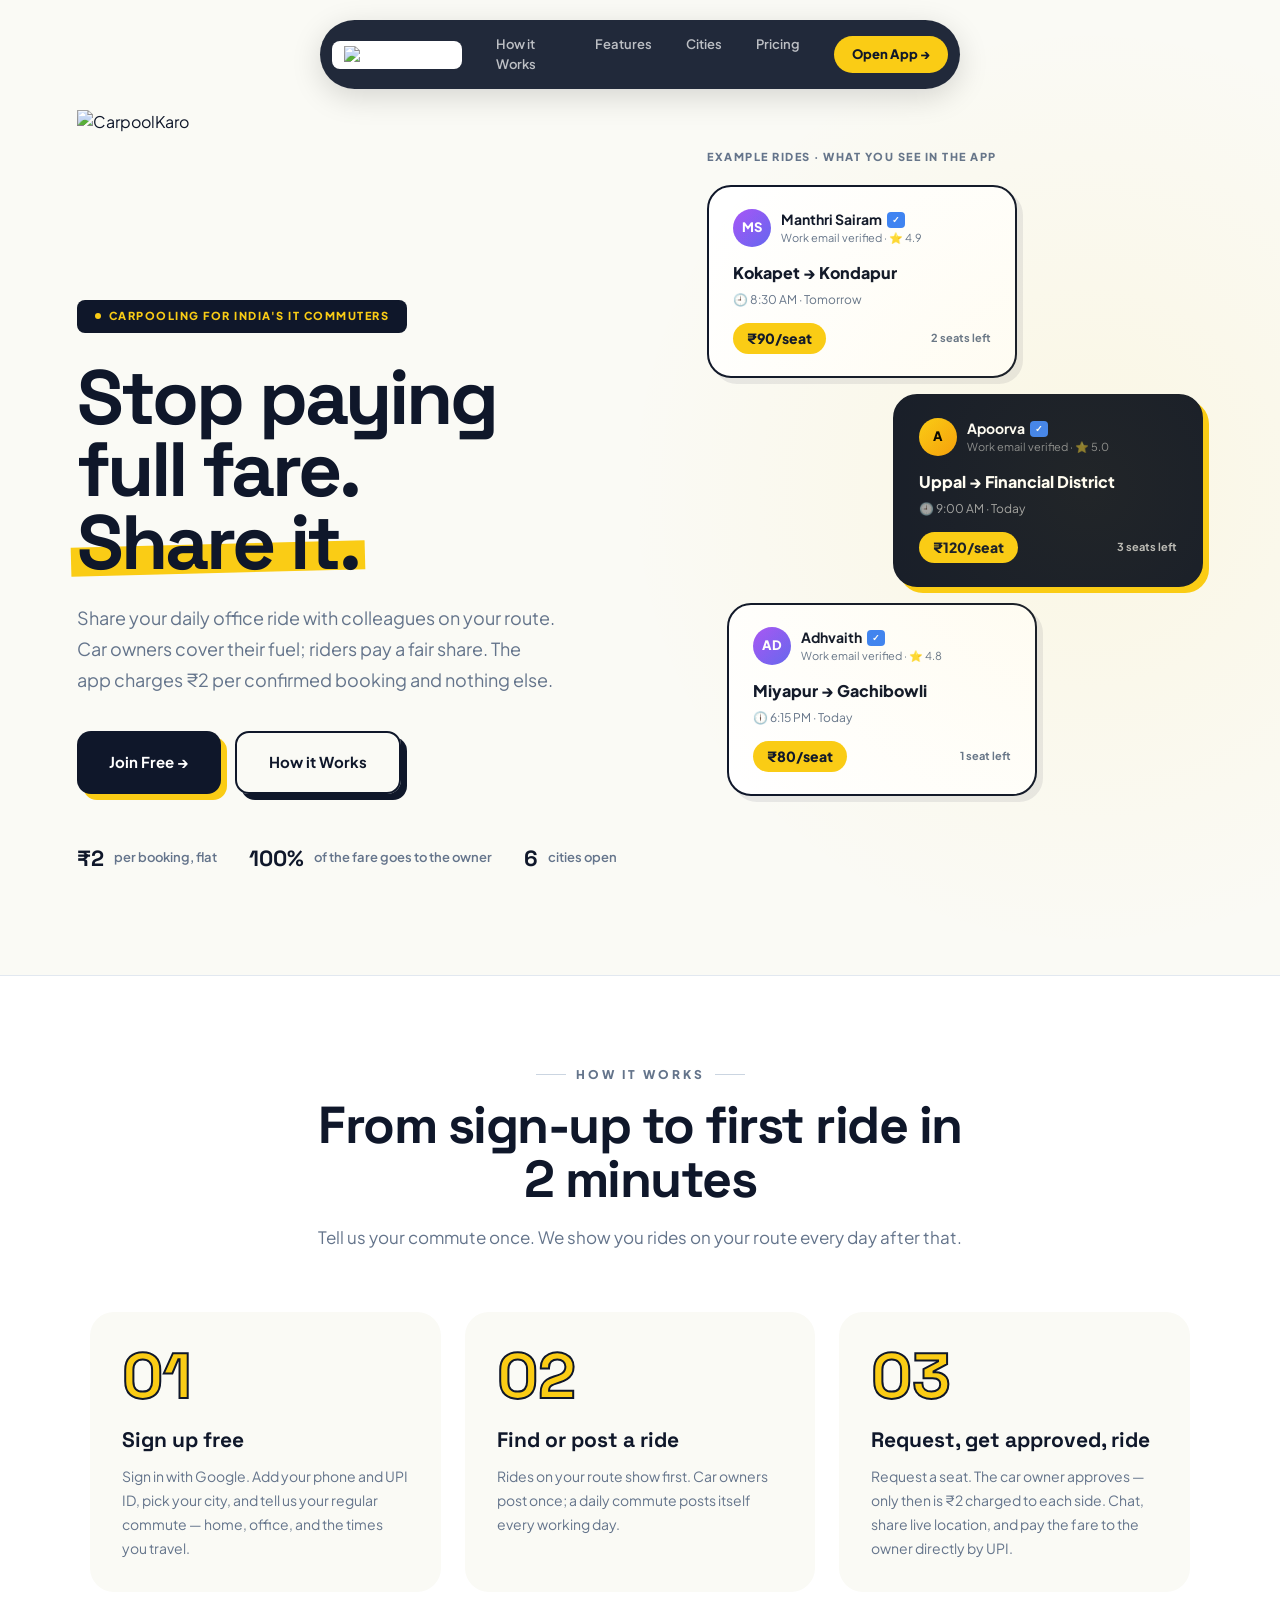
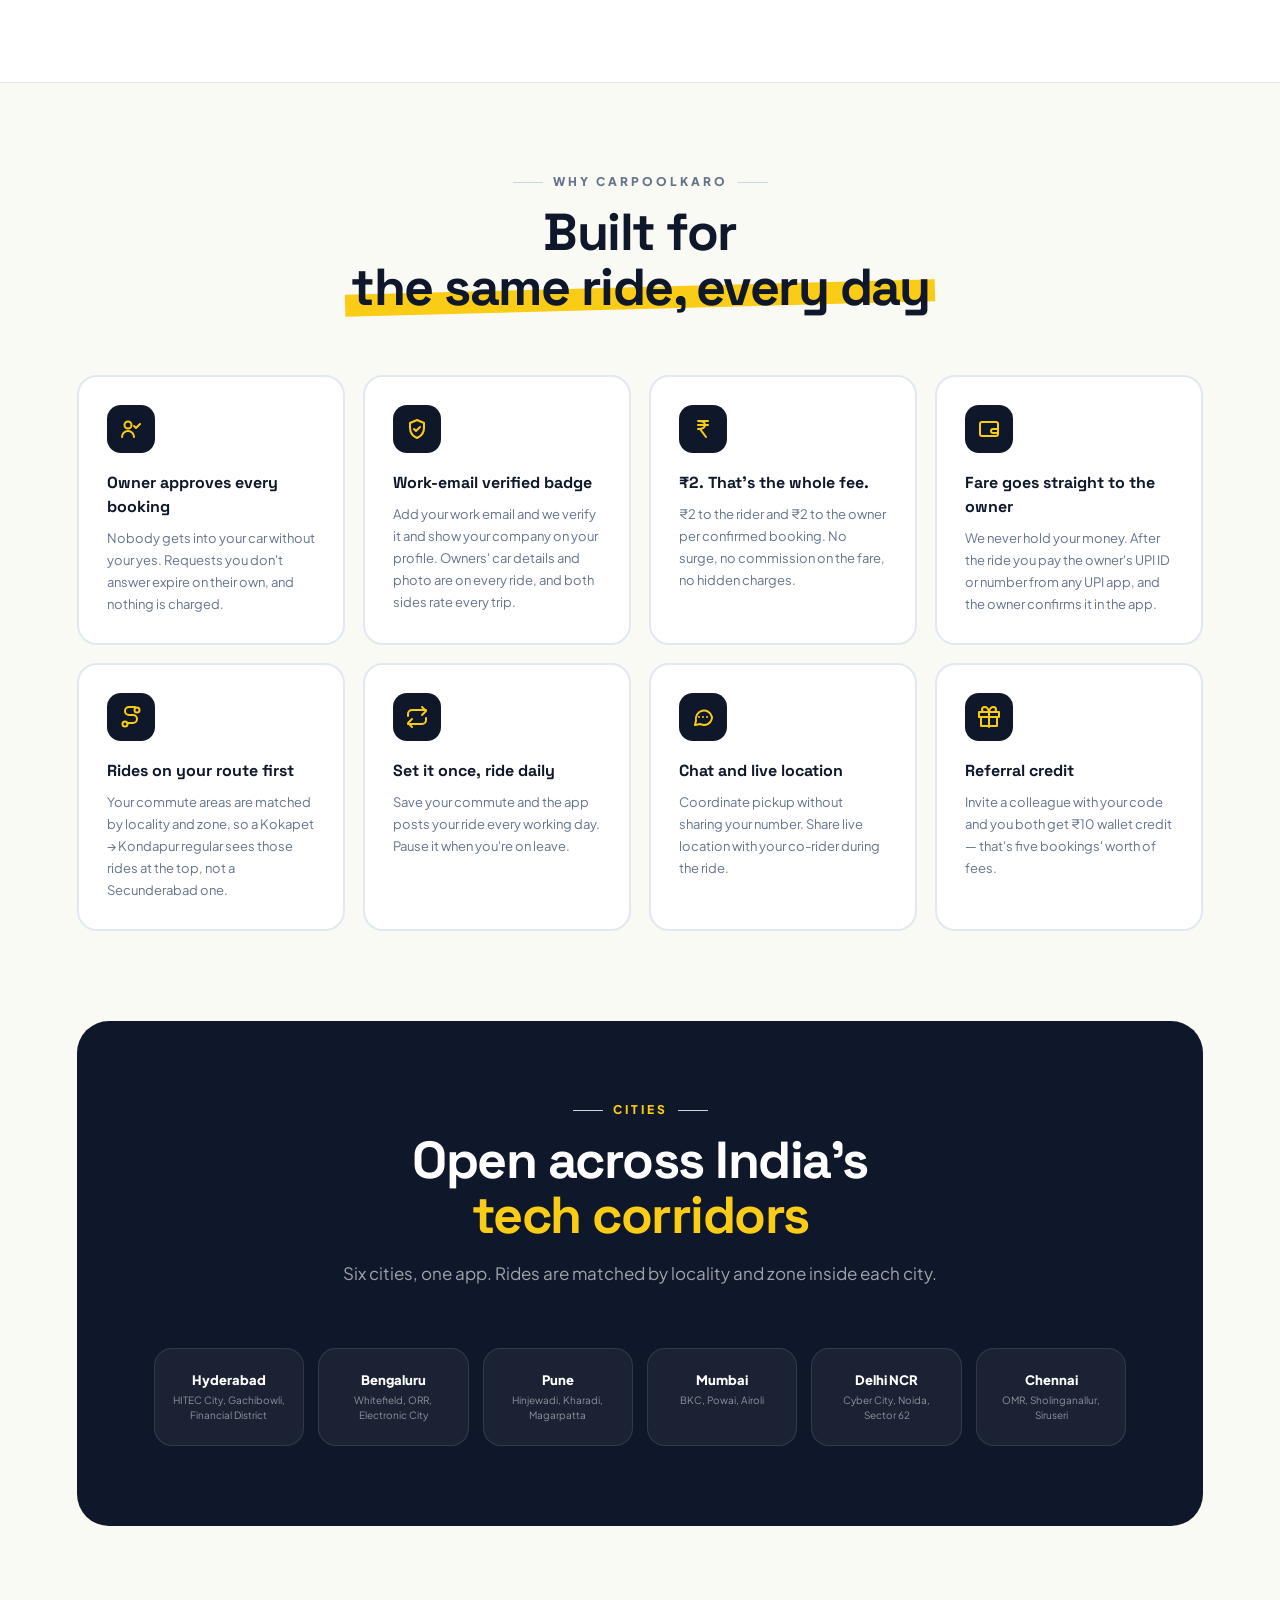
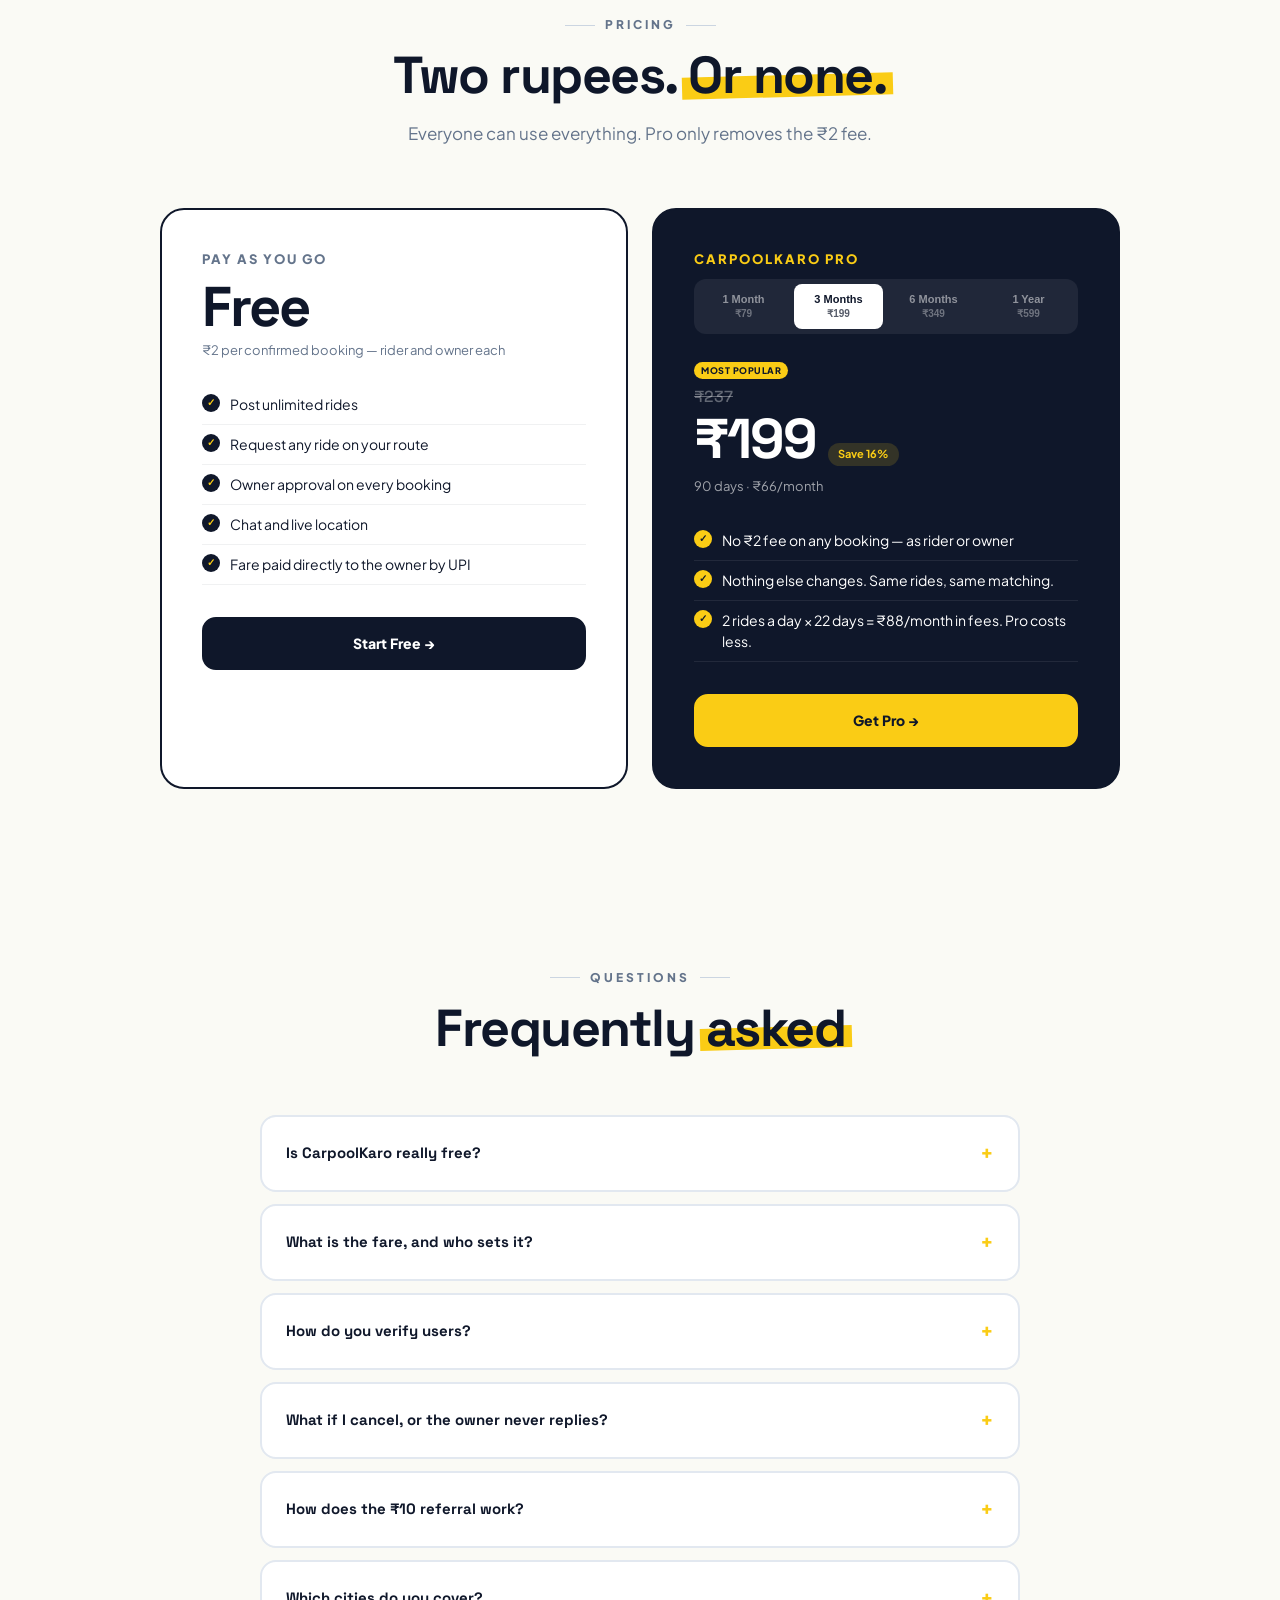
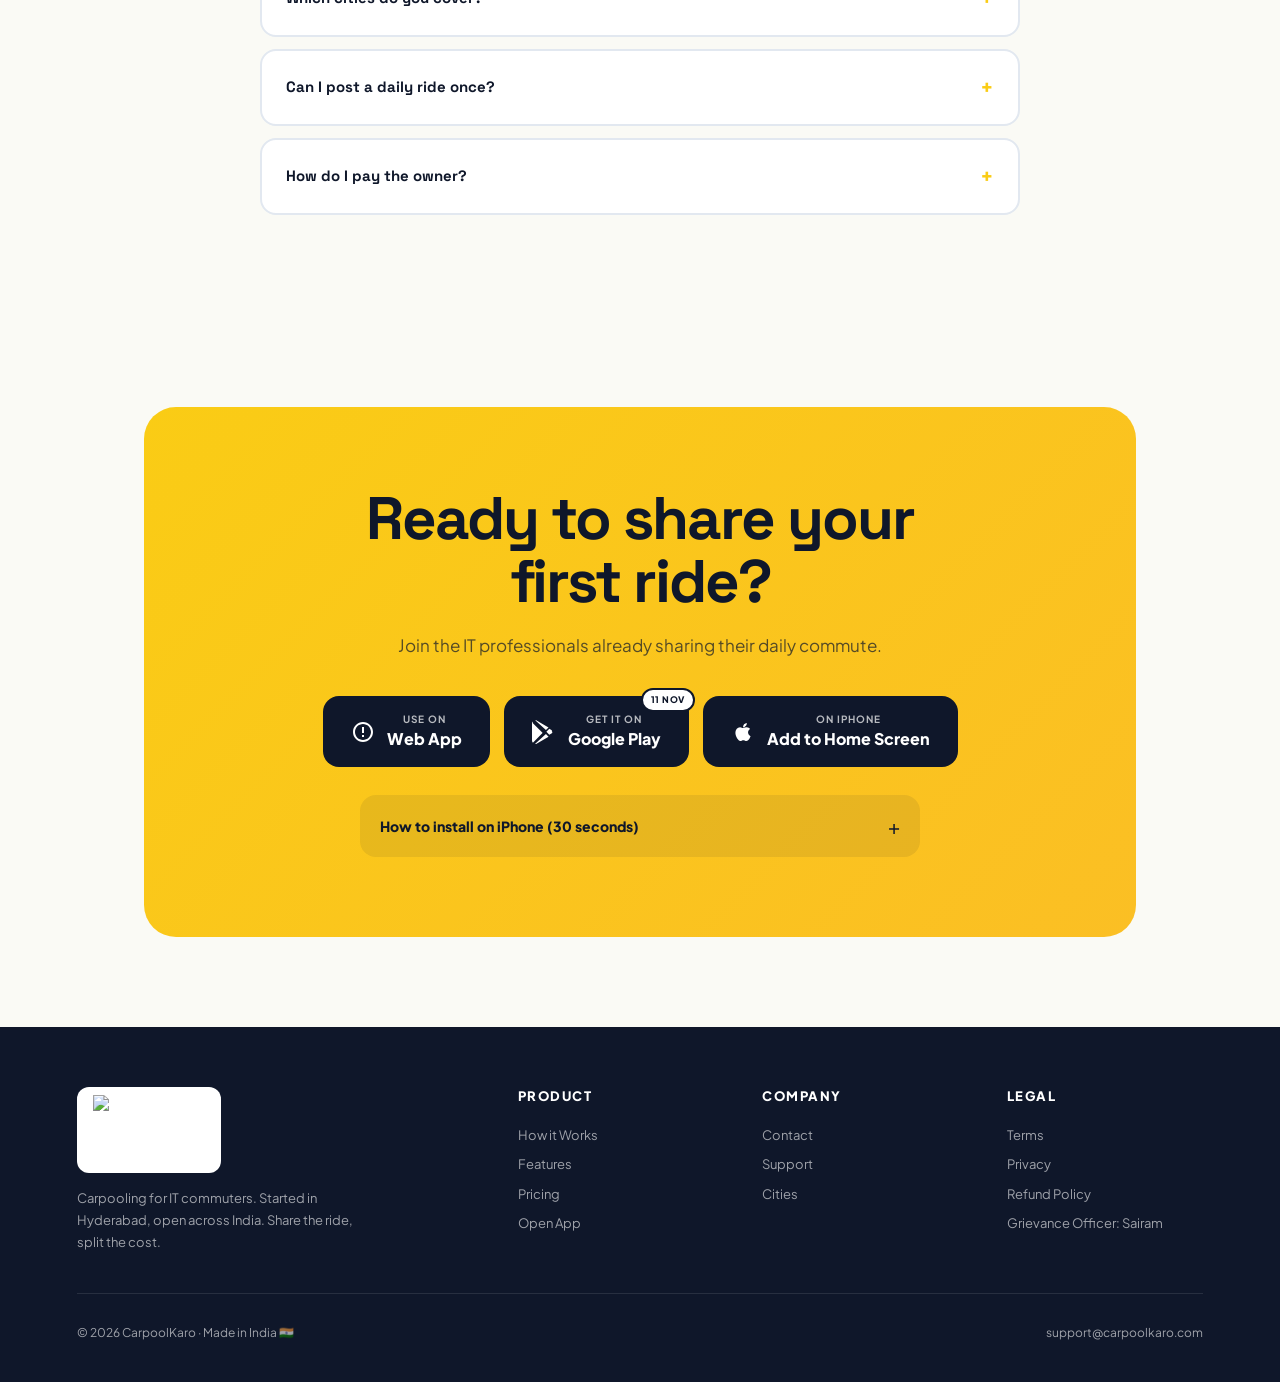
==== commit 5e0d864f: "Refine meta description and content in index.html Updated the description meta tags to remove 'verif" ====
--- a/index.html
+++ b/index.html
@@ -4,7 +4,7 @@
 <meta charset="UTF-8">
 <meta name="viewport" content="width=device-width, initial-scale=1.0">
 <title>CarpoolKaro — Share your office commute</title>
-<meta name="description" content="Carpooling for IT commuters in India. Share your daily office ride with verified colleagues on your route. Owner approves every booking. ₹2 per booking, fare paid directly to the car owner. Hyderabad, Bengaluru, Pune, Mumbai, Delhi NCR, Chennai.">
+<meta name="description" content="Carpooling for IT commuters in India. Share your daily office ride with colleagues on your route. Owner approves every booking. ₹2 per booking, fare paid directly to the car owner. Hyderabad, Bengaluru, Pune, Mumbai, Delhi NCR, Chennai.">
 <meta name="keywords" content="carpool India, IT carpool, office carpool, Hyderabad carpool, Bangalore carpool, HITEC City carpool, ride sharing IT professionals">
 <meta name="theme-color" content="#0f172a">
 <meta name="robots" content="index, follow">
@@ -12,13 +12,13 @@
 <meta property="og:type" content="website">
 <meta property="og:url" content="https://carpoolkaro.com/">
 <meta property="og:title" content="CarpoolKaro — Share your office commute">
-<meta property="og:description" content="Share your daily office ride with verified colleagues on your route. ₹2 per booking, fare paid directly to the car owner.">
+<meta property="og:description" content="Share your daily office ride with colleagues on your route. ₹2 per booking, fare paid directly to the car owner.">
 <meta property="og:image" content="https://app.carpoolkaro.com/icon-512.png">
 <meta property="og:site_name" content="CarpoolKaro">
 <meta property="og:locale" content="en_IN">
 <meta name="twitter:card" content="summary_large_image">
 <meta name="twitter:title" content="CarpoolKaro — Share your office commute">
-<meta name="twitter:description" content="Share your daily office ride with verified colleagues on your route. ₹2 per booking, fare paid directly to the car owner.">
+<meta name="twitter:description" content="Share your daily office ride with colleagues on your route. ₹2 per booking, fare paid directly to the car owner.">
 <meta name="twitter:image" content="https://app.carpoolkaro.com/icon-512.png">
 <script type="application/ld+json">
 {"@context":"https://schema.org","@type":"WebApplication","name":"CarpoolKaro","url":"https://app.carpoolkaro.com","description":"India's carpool platform for IT professionals.","applicationCategory":"TravelApplication","operatingSystem":"Web, Android","offers":{"@type":"Offer","price":"0","priceCurrency":"INR"},"areaServed":["Hyderabad","Bangalore","Pune","Mumbai","Delhi NCR","Chennai"]}
@@ -214,7 +214,7 @@
     </div>
     <div class="tag">Carpooling for India's IT commuters</div>
     <h1>Stop paying<br>full fare.<br><span class="hl">Share it.</span></h1>
-    <p class="lead">Share your daily office ride with verified colleagues on your route. Car owners cover their fuel; riders pay a fair share. The app charges ₹2 per confirmed booking and nothing else.</p>
+    <p class="lead">Share your daily office ride with colleagues on your route. Car owners cover their fuel; riders pay a fair share. The app charges ₹2 per confirmed booking and nothing else.</p>
     <div class="cta-row">
       <a href="https://app.carpoolkaro.com" class="cta">Join Free →</a>
       <a href="#how" class="cta cta-ghost">How it Works</a>
@@ -228,19 +228,19 @@
   <div class="cards">
     <div class="cards-label">Example rides · what you see in the app</div>
     <div class="ride-card">
-      <div class="rc-top"><div class="rc-av">RK</div><div><div class="rc-name">Ravi K. <span class="ck">✓</span></div><div class="rc-meta">Work email verified · ⭐ 4.9</div></div></div>
+      <div class="rc-top"><div class="rc-av">MS</div><div><div class="rc-name">Manthri Sairam <span class="ck">✓</span></div><div class="rc-meta">Work email verified · ⭐ 4.9</div></div></div>
       <div class="rc-route">Kokapet → Kondapur</div>
       <div class="rc-time">🕘 8:30 AM · Tomorrow</div>
       <div class="rc-bottom"><span class="rc-price">₹90/seat</span><span class="rc-seats">2 seats left</span></div>
     </div>
     <div class="ride-card rc-mid">
-      <div class="rc-top"><div class="rc-av">P</div><div><div class="rc-name">Priya S.</div><div class="rc-meta">Work email verified · ⭐ 5.0</div></div></div>
+      <div class="rc-top"><div class="rc-av">A</div><div><div class="rc-name">Apoorva <span class="ck">✓</span></div><div class="rc-meta">Work email verified · ⭐ 5.0</div></div></div>
       <div class="rc-route">Uppal → Financial District</div>
       <div class="rc-time">🕘 9:00 AM · Today</div>
       <div class="rc-bottom"><span class="rc-price">₹120/seat</span><span class="rc-seats">3 seats left</span></div>
     </div>
     <div class="ride-card rc-last">
-      <div class="rc-top"><div class="rc-av">AM</div><div><div class="rc-name">Arjun M. <span class="ck">✓</span></div><div class="rc-meta">Work email verified · ⭐ 4.8</div></div></div>
+      <div class="rc-top"><div class="rc-av">AD</div><div><div class="rc-name">Adhvaith <span class="ck">✓</span></div><div class="rc-meta">Work email verified · ⭐ 4.8</div></div></div>
       <div class="rc-route">Miyapur → Gachibowli</div>
       <div class="rc-time">🕕 6:15 PM · Today</div>
       <div class="rc-bottom"><span class="rc-price">₹80/seat</span><span class="rc-seats">1 seat left</span></div>
@@ -268,7 +268,7 @@
   </div>
   <div class="features">
     <div class="feat"><div class="feat-icon"><svg viewBox="0 0 24 24"><circle cx="9" cy="8" r="3.5"/><path d="M3 20c0-3.3 2.7-6 6-6s6 2.7 6 6"/><path d="M15 9l2 2 4-4"/></svg></div><h3>Owner approves every booking</h3><p>Nobody gets into your car without your yes. Requests you don't answer expire on their own, and nothing is charged.</p></div>
-    <div class="feat"><div class="feat-icon"><svg viewBox="0 0 24 24"><path d="M12 3l7 3v5c0 5-3.5 8.5-7 10-3.5-1.5-7-5-7-10V6l7-3z"/><path d="M9 12l2 2 4-4"/></svg></div><h3>Verified colleagues</h3><p>Work-email verification and a company badge on the profile. Car details and photo on every ride. Ratings after every trip.</p></div>
+    <div class="feat"><div class="feat-icon"><svg viewBox="0 0 24 24"><path d="M12 3l7 3v5c0 5-3.5 8.5-7 10-3.5-1.5-7-5-7-10V6l7-3z"/><path d="M9 12l2 2 4-4"/></svg></div><h3>Work-email verified badge</h3><p>Add your work email and we verify it and show your company on your profile. Owners' car details and photo are on every ride, and both sides rate every trip.</p></div>
     <div class="feat"><div class="feat-icon"><svg viewBox="0 0 24 24"><path d="M7 4h10M7 8h10M7 4c5 0 7 2 7 4s-2 4-7 4h2l6 8"/></svg></div><h3>₹2. That's the whole fee.</h3><p>₹2 to the rider and ₹2 to the owner per confirmed booking. No surge, no commission on the fare, no hidden charges.</p></div>
     <div class="feat"><div class="feat-icon"><svg viewBox="0 0 24 24"><path d="M3 7a2 2 0 0 1 2-2h14a2 2 0 0 1 2 2v10a2 2 0 0 1-2 2H5a2 2 0 0 1-2-2z"/><path d="M16 12h5v4h-5a2 2 0 0 1 0-4z"/></svg></div><h3>Fare goes straight to the owner</h3><p>We never hold your money. After the ride you pay the owner's UPI ID or number from any UPI app, and the owner confirms it in the app.</p></div>
     <div class="feat"><div class="feat-icon"><svg viewBox="0 0 24 24"><circle cx="6" cy="19" r="2.5"/><circle cx="18" cy="5" r="2.5"/><path d="M8 18h6a4 4 0 0 0 0-8H10a4 4 0 0 1 0-8h6"/></svg></div><h3>Rides on your route first</h3><p>Your commute areas are matched by locality and zone, so a Kokapet → Kondapur regular sees those rides at the top, not a Secunderabad one.</p></div>
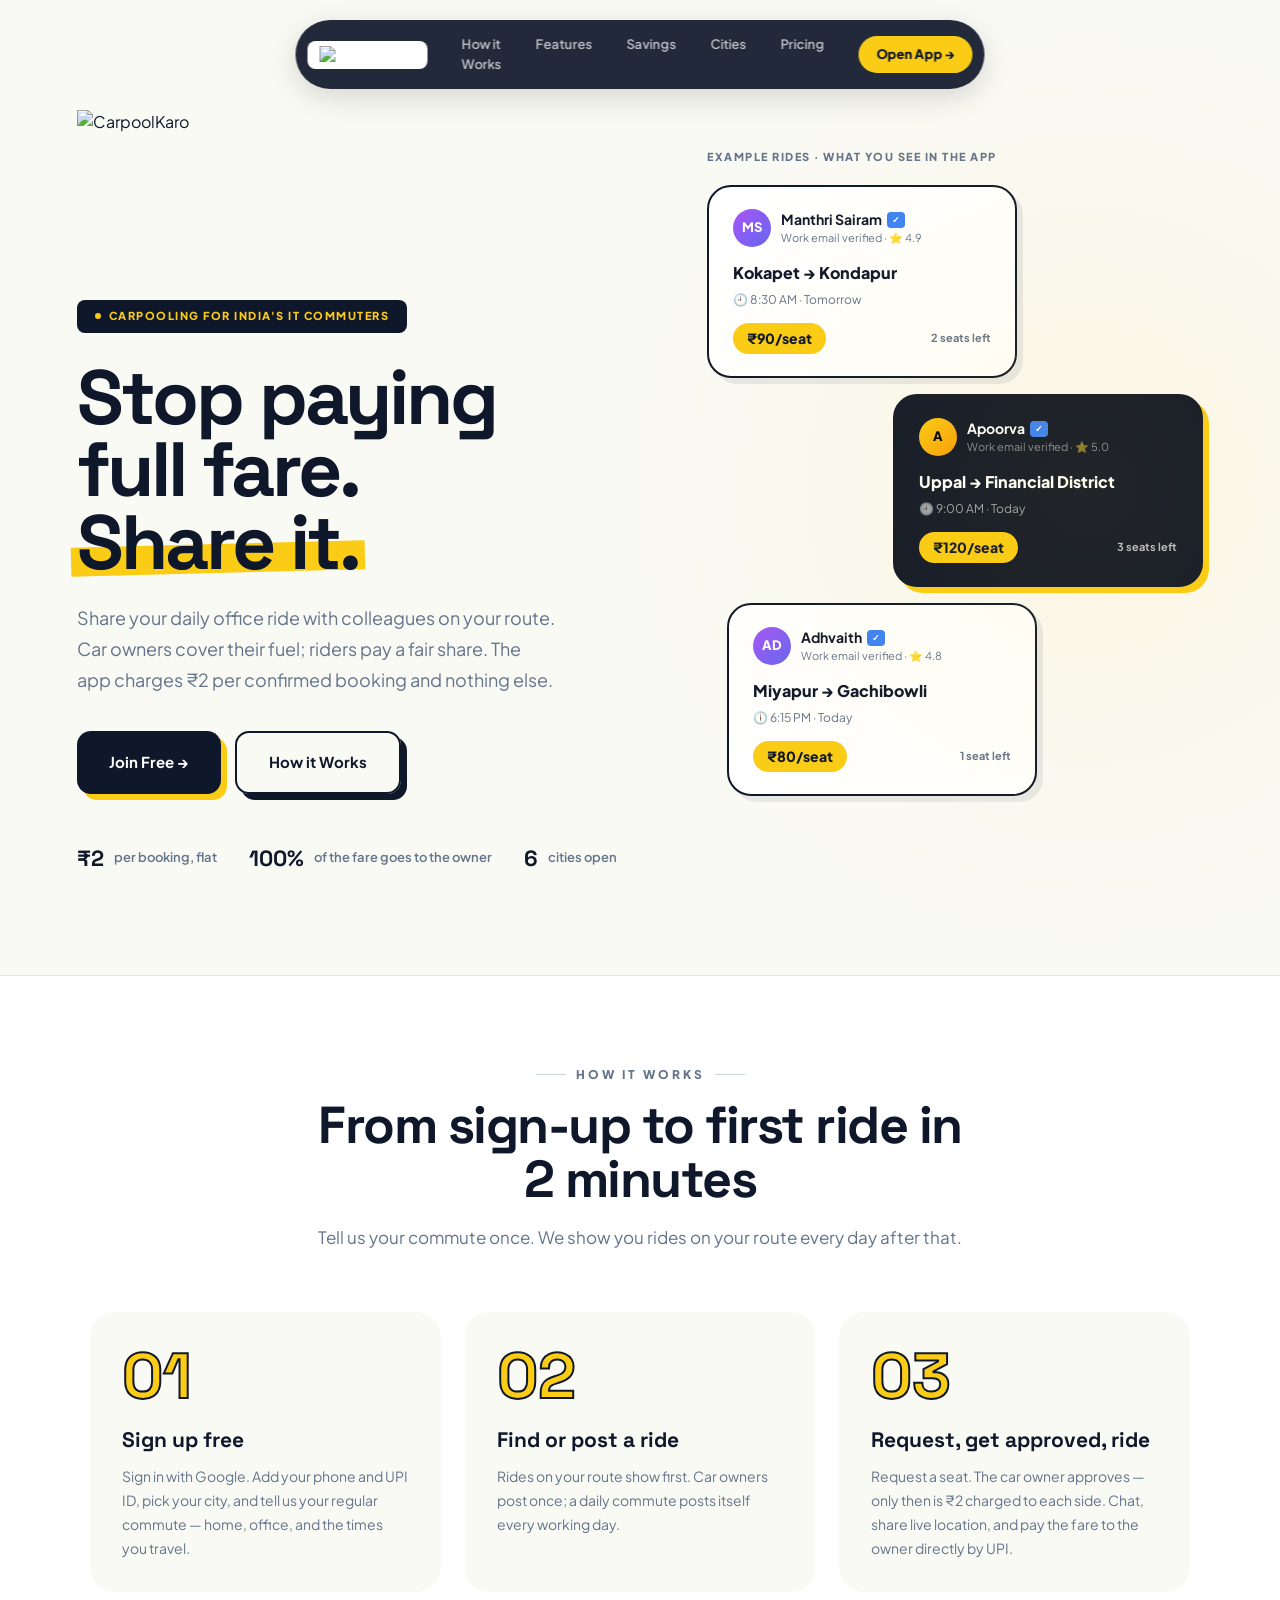
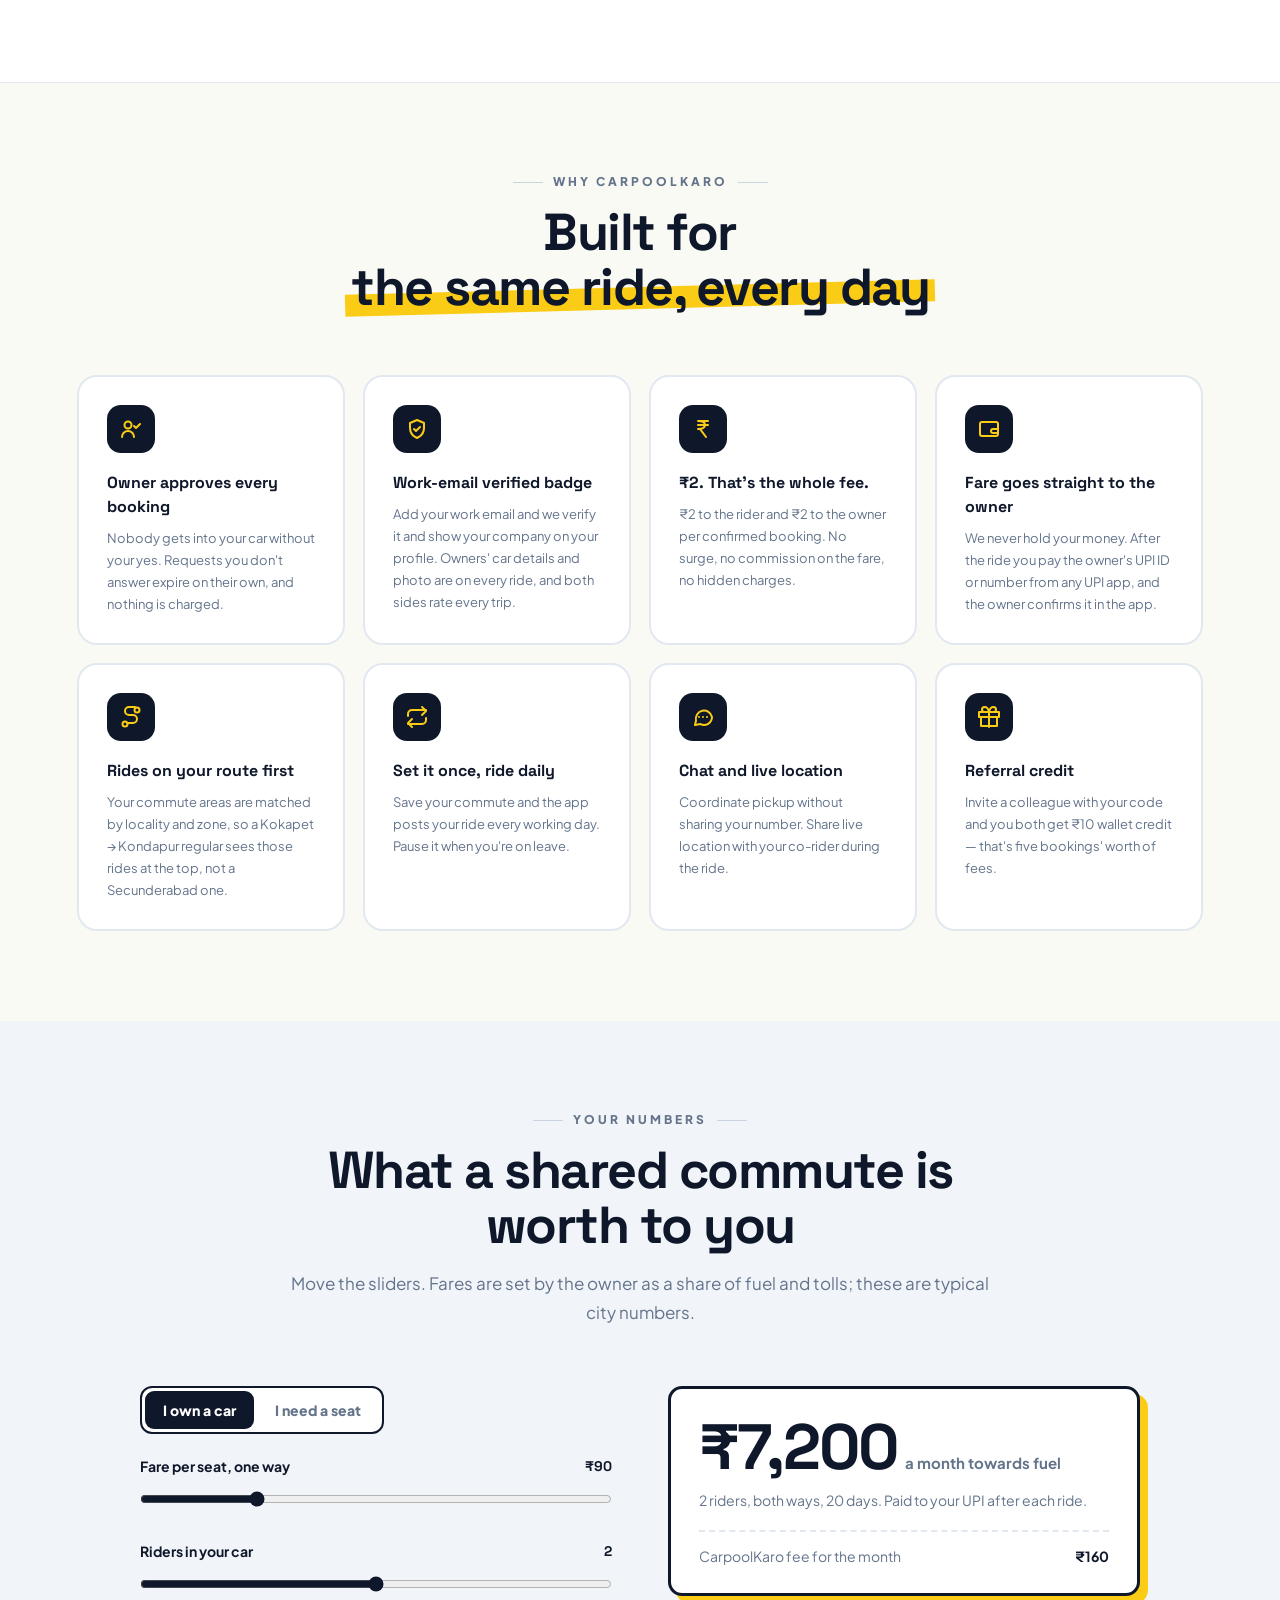
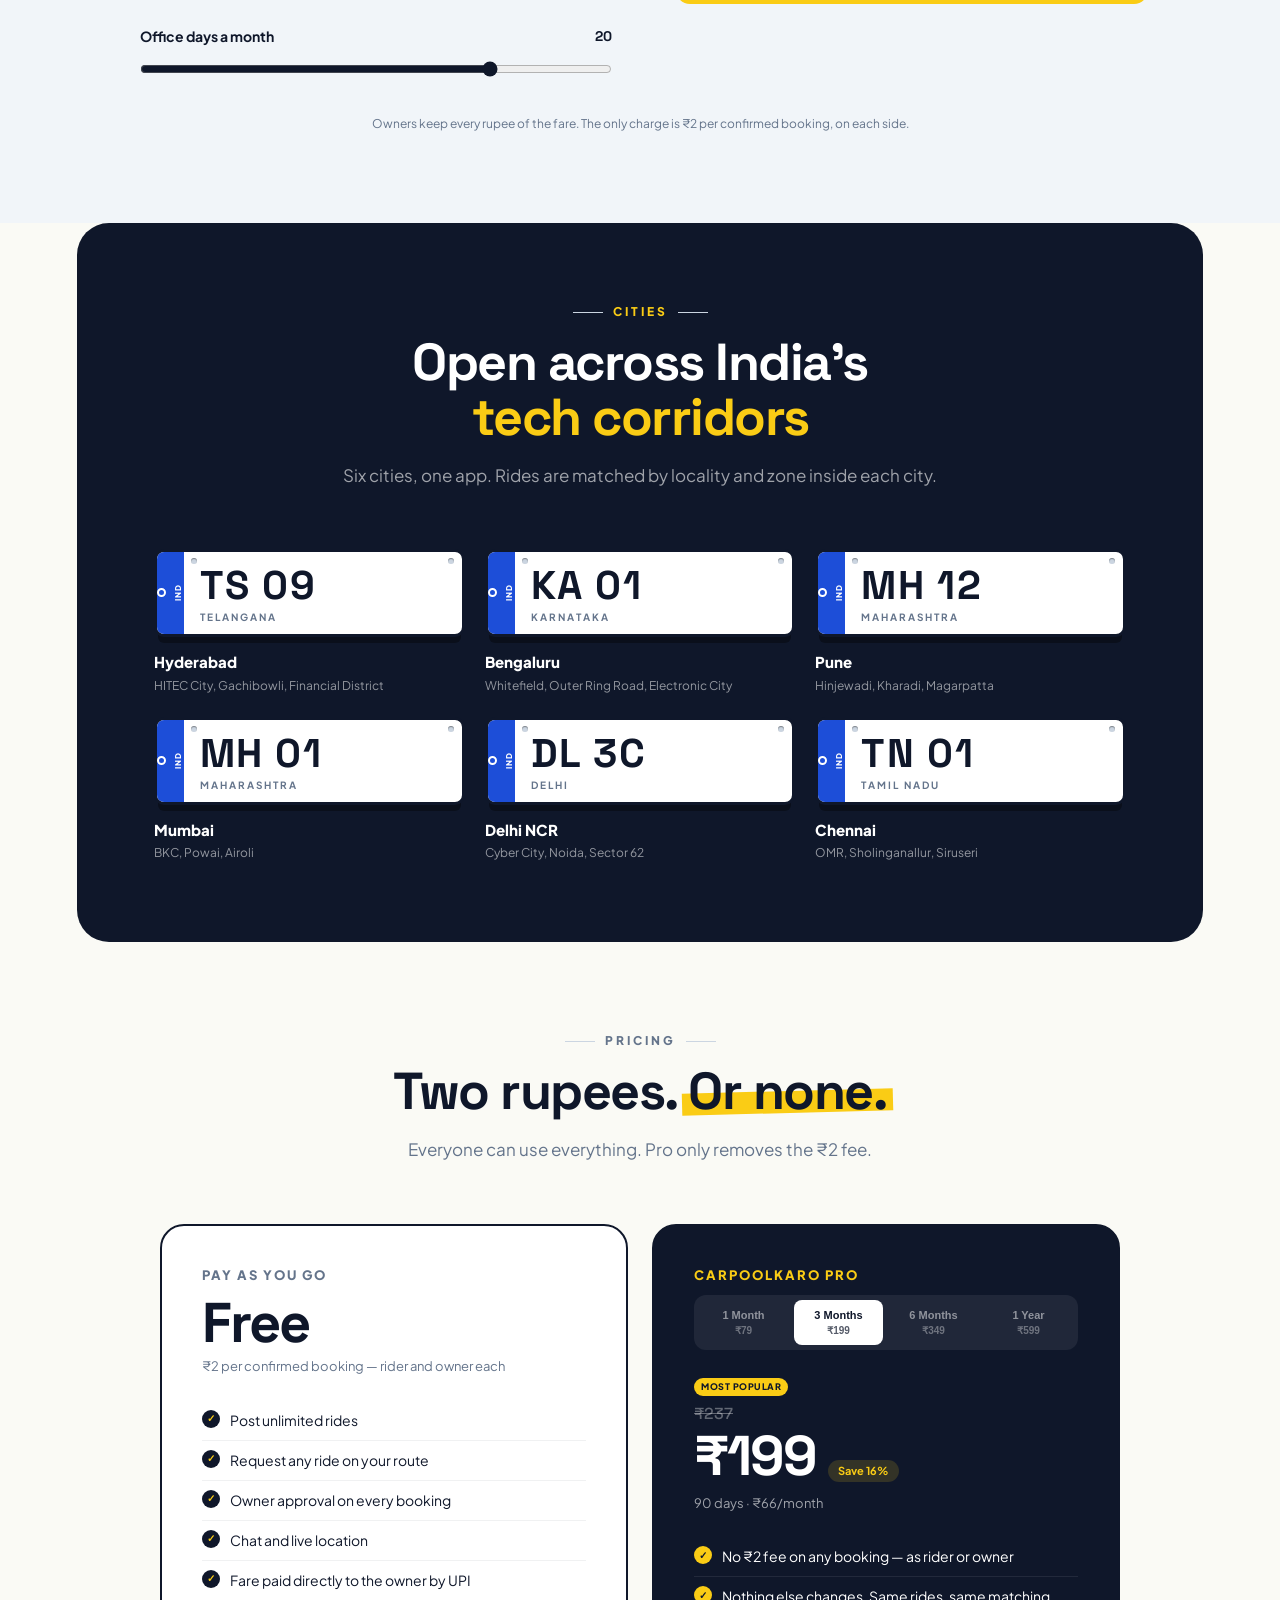
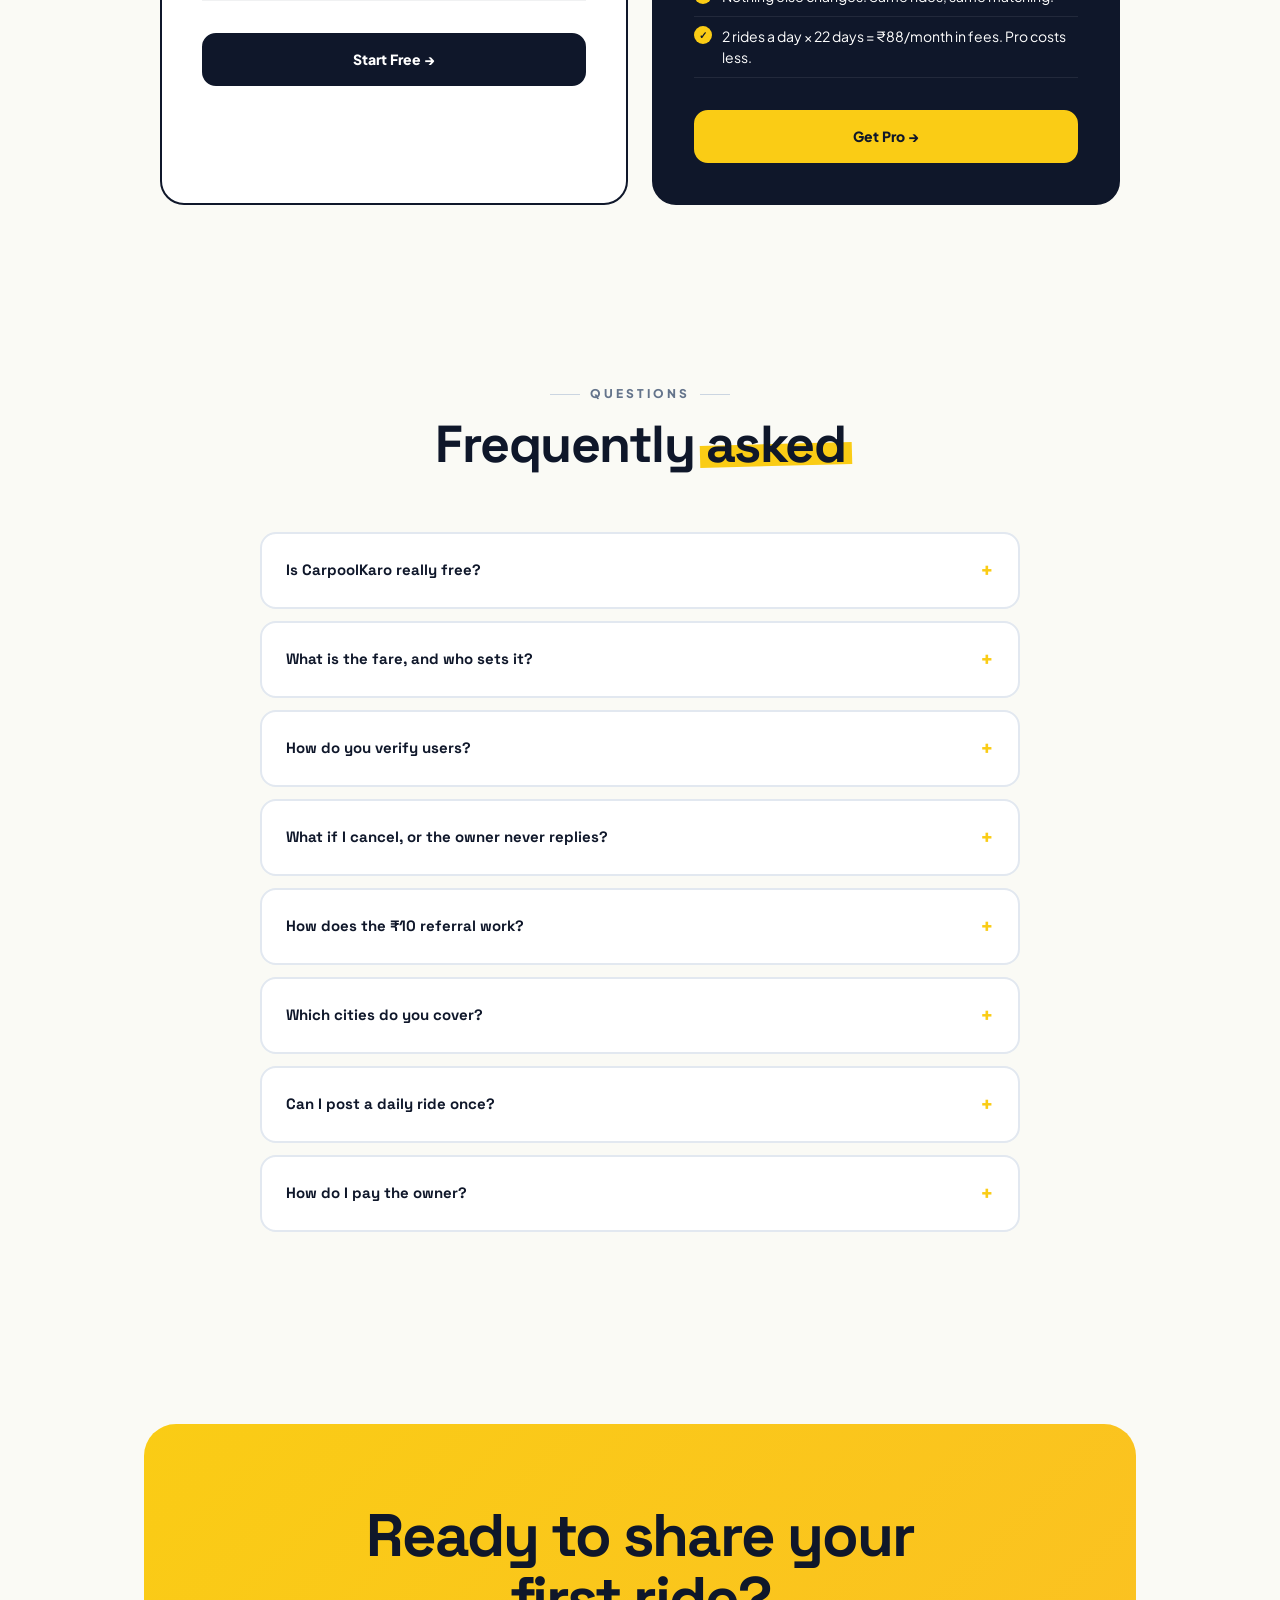
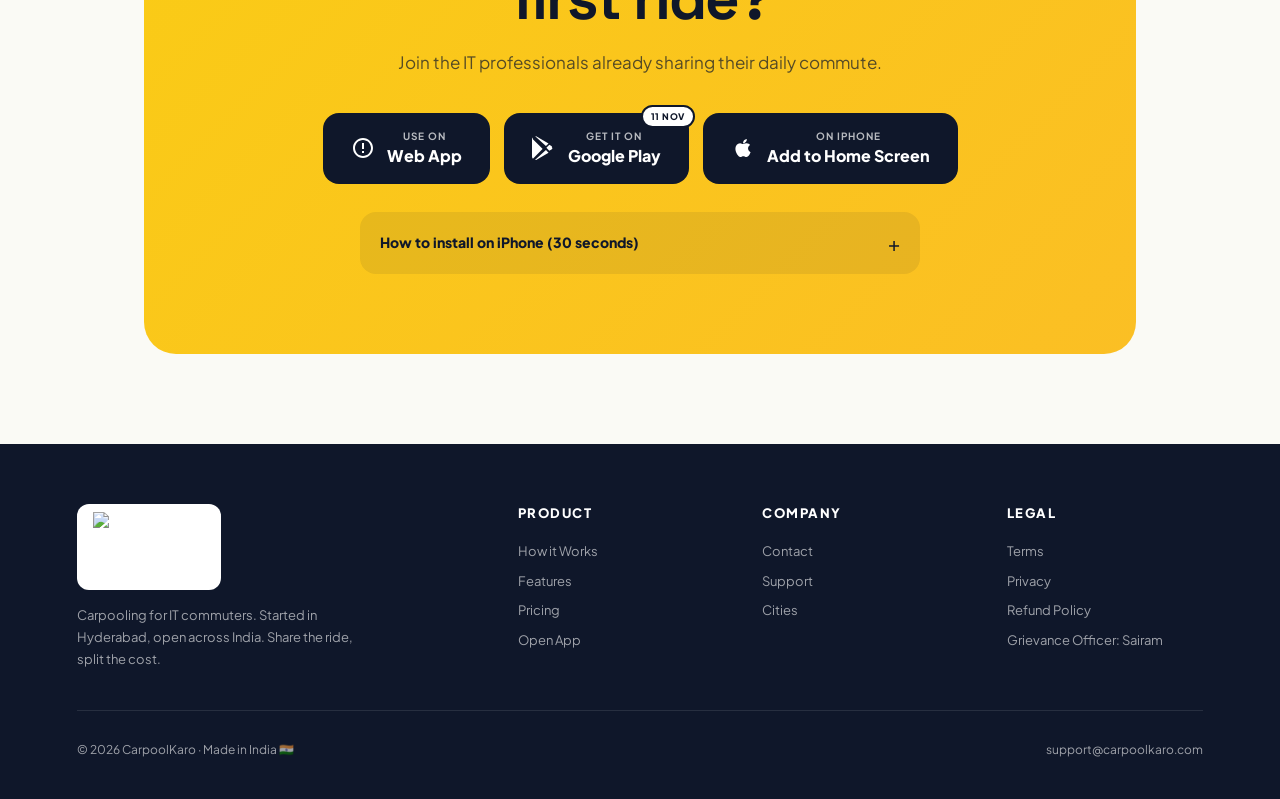
==== commit 26a7b47a: "Revise city grid and implement savings calculator Updated city grid layout and added savings calcula" ====
--- a/index.html
+++ b/index.html
@@ -100,15 +100,39 @@
 .cities .section-head p{color:rgba(255,255,255,0.6)}
 .cities .eyebrow{color:var(--yellow)}
 .cities .hl{color:var(--yellow)}.cities .hl::after{display:none}
-.city-grid{display:grid;grid-template-columns:repeat(6,1fr);gap:14px;max-width:1100px;margin:0 auto}
-.city{background:rgba(255,255,255,0.05);border:1px solid rgba(255,255,255,0.1);border-radius:18px;padding:22px 16px;text-align:center;transition:0.3s}
-.city:hover{background:var(--yellow);color:var(--ink);border-color:var(--yellow);transform:translateY(-6px)}
+.city-grid{display:grid;grid-template-columns:repeat(3,1fr);gap:22px 20px;max-width:1000px;margin:0 auto}
+.city{text-align:left;transition:0.3s}
+/* Indian private number plate: white, black type, blue IND band, two screws */
+.plate{position:relative;display:flex;align-items:stretch;background:#fff;color:var(--ink);border:3px solid var(--ink);border-radius:10px;overflow:hidden;box-shadow:0 10px 0 -4px rgba(0,0,0,0.35);transition:transform .25s ease,box-shadow .25s ease}
+.city:hover .plate{transform:translateY(-6px) rotate(-1.2deg);box-shadow:8px 10px 0 var(--yellow)}
+.plate .ind{flex:0 0 26px;background:#1d4ed8;color:#fff;display:flex;flex-direction:column;align-items:center;justify-content:center;gap:6px;font-size:8px;font-weight:800;letter-spacing:1px;writing-mode:vertical-rl;transform:rotate(180deg)}
+.plate .ind::before{content:'';width:9px;height:9px;border-radius:50%;border:2px solid #fff;box-sizing:border-box}
+.plate .code{flex:1;font-family:'Space Grotesk';font-weight:700;font-size:clamp(28px,3.2vw,40px);letter-spacing:0.04em;padding:14px 16px 12px;line-height:1;white-space:nowrap}
+.plate .code small{display:block;font-family:'Plus Jakarta Sans';font-size:10px;font-weight:700;letter-spacing:2px;color:var(--gray);margin-top:6px}
+.plate::before,.plate::after{content:'';position:absolute;top:6px;width:6px;height:6px;border-radius:50%;background:#cbd5e1;box-shadow:inset 0 1px 1px rgba(0,0,0,0.4)}
+.plate::before{left:34px}.plate::after{right:8px}
 .city-icon{font-size:32px;margin-bottom:10px}
 .feat-icon svg{width:24px;height:24px;stroke:currentColor;fill:none;stroke-width:2;stroke-linecap:round;stroke-linejoin:round}
 .cards-label{font-size:11px;font-weight:800;letter-spacing:1.5px;text-transform:uppercase;color:var(--gray);margin-bottom:4px}
 .note{text-align:center;color:var(--gray);font-size:13px;margin-top:22px}
-.city-name{font-weight:800;font-size:13px}
-.city-area{font-size:10px;opacity:0.5;margin-top:3px}
+.city-name{font-weight:800;font-size:15px;margin-top:14px}
+.city-area{font-size:12px;opacity:0.55;margin-top:3px}
+/* calculator */
+.calc{display:grid;grid-template-columns:1fr 1fr;gap:36px 56px;align-items:start;max-width:1000px;margin:0 auto}
+.calc-controls{display:grid;gap:22px}
+.seg{display:inline-grid;grid-auto-flow:column;background:#fff;border:2px solid var(--ink);border-radius:12px;padding:3px;gap:3px;width:max-content}
+.seg button{border:0;background:transparent;padding:10px 18px;border-radius:9px;font-weight:800;font-size:14px;color:var(--gray);cursor:pointer;font-family:inherit}
+.seg button[aria-pressed="true"]{background:var(--ink);color:#fff}
+.field label{display:flex;justify-content:space-between;font-weight:700;font-size:14px;margin-bottom:8px;color:var(--ink)}
+.field output{font-family:'Space Grotesk';font-weight:700}
+.field input[type=range]{width:100%;accent-color:var(--ink);height:28px}
+.result{background:#fff;border:3px solid var(--ink);border-radius:14px;padding:26px 28px;box-shadow:8px 8px 0 var(--yellow)}
+.result .big{font-family:'Space Grotesk';font-size:clamp(40px,5vw,64px);font-weight:700;letter-spacing:-2px;line-height:1;color:var(--ink)}
+.result .big small{font-family:'Plus Jakarta Sans';font-size:15px;font-weight:700;letter-spacing:0;color:var(--gray);margin-left:8px}
+.result .sub{margin-top:10px;color:var(--gray);font-size:14px;line-height:1.6}
+.result .fee{margin-top:18px;padding-top:14px;border-top:2px dashed #e2e8f0;display:flex;justify-content:space-between;gap:12px;font-size:14px;color:var(--gray)}
+.result .fee b{color:var(--ink)}
+.calc-note{text-align:center;color:var(--gray);font-size:12px;margin-top:26px}
 
 /* ── PRICING ── */
 .pricing-wrap{display:grid;grid-template-columns:1fr 1fr;gap:24px;max-width:960px;margin:0 auto}
@@ -176,13 +200,15 @@
   .cards{align-items:flex-start}
   .rc-mid{margin-left:40px}
   .steps,.features{grid-template-columns:1fr 1fr;gap:14px}
-  .city-grid{grid-template-columns:repeat(3,1fr)}
+  .city-grid{grid-template-columns:repeat(2,1fr)}
+  .calc{grid-template-columns:1fr}
   .pricing-wrap{grid-template-columns:1fr}
   .foot-grid{grid-template-columns:1fr 1fr;gap:30px}
 }
 @media(max-width:560px){
   .steps,.features{grid-template-columns:1fr}
-  .city-grid{grid-template-columns:repeat(2,1fr)}
+  .city-grid{grid-template-columns:1fr 1fr;gap:16px 12px}
+  .plate .code{font-size:24px;padding:12px 10px 10px}
   .foot-grid{grid-template-columns:1fr}
   .cities,.download{margin:0 4%;padding:60px 6%}
   section{padding:60px 6%}
@@ -201,6 +227,7 @@
   <div class="nav-links">
     <a href="#how">How it Works</a>
     <a href="#features">Features</a>
+    <a href="#worth">Savings</a>
     <a href="#cities">Cities</a>
     <a href="#pricing">Pricing</a>
   </div>
@@ -278,6 +305,31 @@
   </div>
 </section>
 
+<section id="worth" style="background:var(--light)">
+  <div class="section-head">
+    <div class="eyebrow">Your numbers</div>
+    <h2>What a shared commute is <span class="hl">worth to you</span></h2>
+    <p>Move the sliders. Fares are set by the owner as a share of fuel and tolls; these are typical city numbers.</p>
+  </div>
+  <div class="calc">
+    <div class="calc-controls">
+      <div class="seg" role="group" aria-label="I am a">
+        <button type="button" id="roleOwner" aria-pressed="true">I own a car</button>
+        <button type="button" id="roleRider" aria-pressed="false">I need a seat</button>
+      </div>
+      <div class="field"><label for="fare">Fare per seat, one way <output id="fareOut">₹90</output></label><input type="range" id="fare" min="40" max="250" step="10" value="90"></div>
+      <div class="field" id="ridersField"><label for="riders">Riders in your car <output id="ridersOut">2</output></label><input type="range" id="riders" min="1" max="3" step="1" value="2"></div>
+      <div class="field"><label for="days">Office days a month <output id="daysOut">20</output></label><input type="range" id="days" min="8" max="24" step="1" value="20"></div>
+    </div>
+    <div class="result" aria-live="polite">
+      <div class="big"><span id="bigNum">₹7,200</span><small id="bigUnit">a month towards fuel</small></div>
+      <p class="sub" id="subLine">2 riders, both ways, 20 days. Paid to your UPI after each ride.</p>
+      <div class="fee"><span>CarpoolKaro fee for the month</span><b id="feeLine">₹160</b></div>
+    </div>
+  </div>
+  <p class="calc-note">Owners keep every rupee of the fare. The only charge is ₹2 per confirmed booking, on each side.</p>
+</section>
+
 <section class="cities" id="cities">
   <div class="section-head">
     <div class="eyebrow">Cities</div>
@@ -285,12 +337,12 @@
     <p>Six cities, one app. Rides are matched by locality and zone inside each city.</p>
   </div>
   <div class="city-grid">
-    <div class="city"><div class="city-name">Hyderabad</div><div class="city-area">HITEC City, Gachibowli, Financial District</div></div>
-    <div class="city"><div class="city-name">Bengaluru</div><div class="city-area">Whitefield, ORR, Electronic City</div></div>
-    <div class="city"><div class="city-name">Pune</div><div class="city-area">Hinjewadi, Kharadi, Magarpatta</div></div>
-    <div class="city"><div class="city-name">Mumbai</div><div class="city-area">BKC, Powai, Airoli</div></div>
-    <div class="city"><div class="city-name">Delhi NCR</div><div class="city-area">Cyber City, Noida, Sector 62</div></div>
-    <div class="city"><div class="city-name">Chennai</div><div class="city-area">OMR, Sholinganallur, Siruseri</div></div>
+    <div class="city"><div class="plate"><div class="ind">IND</div><div class="code">TS 09<small>TELANGANA</small></div></div><div class="city-name">Hyderabad</div><div class="city-area">HITEC City, Gachibowli, Financial District</div></div>
+    <div class="city"><div class="plate"><div class="ind">IND</div><div class="code">KA 01<small>KARNATAKA</small></div></div><div class="city-name">Bengaluru</div><div class="city-area">Whitefield, Outer Ring Road, Electronic City</div></div>
+    <div class="city"><div class="plate"><div class="ind">IND</div><div class="code">MH 12<small>MAHARASHTRA</small></div></div><div class="city-name">Pune</div><div class="city-area">Hinjewadi, Kharadi, Magarpatta</div></div>
+    <div class="city"><div class="plate"><div class="ind">IND</div><div class="code">MH 01<small>MAHARASHTRA</small></div></div><div class="city-name">Mumbai</div><div class="city-area">BKC, Powai, Airoli</div></div>
+    <div class="city"><div class="plate"><div class="ind">IND</div><div class="code">DL 3C<small>DELHI</small></div></div><div class="city-name">Delhi NCR</div><div class="city-area">Cyber City, Noida, Sector 62</div></div>
+    <div class="city"><div class="plate"><div class="ind">IND</div><div class="code">TN 01<small>TAMIL NADU</small></div></div><div class="city-name">Chennai</div><div class="city-area">OMR, Sholinganallur, Siruseri</div></div>
   </div>
 </section>
 
@@ -428,6 +480,34 @@
 </footer>
 
 <script>
+// ----- savings calculator
+;(function () {
+  const $ = id => document.getElementById(id)
+  const fare = $('fare'), riders = $('riders'), days = $('days')
+  const roleOwner = $('roleOwner'), roleRider = $('roleRider')
+  let owner = true
+  const inr = n => '₹' + Math.round(n).toLocaleString('en-IN')
+  function render() {
+    const f = +fare.value, r = +riders.value, d = +days.value
+    $('fareOut').textContent = inr(f); $('ridersOut').textContent = r; $('daysOut').textContent = d
+    $('ridersField').style.display = owner ? '' : 'none'
+    const trips = d * 2
+    if (owner) {
+      $('bigNum').textContent = inr(f * r * trips); $('bigUnit').textContent = 'a month towards fuel'
+      $('subLine').textContent = `${r} rider${r > 1 ? 's' : ''}, both ways, ${d} days. Paid to your UPI after each ride.`
+      $('feeLine').textContent = inr(2 * r * trips)
+    } else {
+      $('bigNum').textContent = inr(f * trips); $('bigUnit').textContent = 'a month for your commute'
+      $('subLine').textContent = `${d} days, both ways, at ${inr(f)} a seat. Compare it with what you pay now.`
+      $('feeLine').textContent = inr(2 * trips)
+    }
+  }
+  function setRole(o) { owner = o; roleOwner.setAttribute('aria-pressed', o); roleRider.setAttribute('aria-pressed', !o); render() }
+  roleOwner.onclick = () => setRole(true); roleRider.onclick = () => setRole(false)
+  ;[fare, riders, days].forEach(el => el.addEventListener('input', render))
+  render()
+})()
+
 const plans = [
   { badge: '30 DAYS',      original: null,   price: '₹79',  save: null,       sub: '30 days · ₹79/month' },
   { badge: 'MOST POPULAR', original: '₹237', price: '₹199', save: 'Save 16%', sub: '90 days · ₹66/month' },
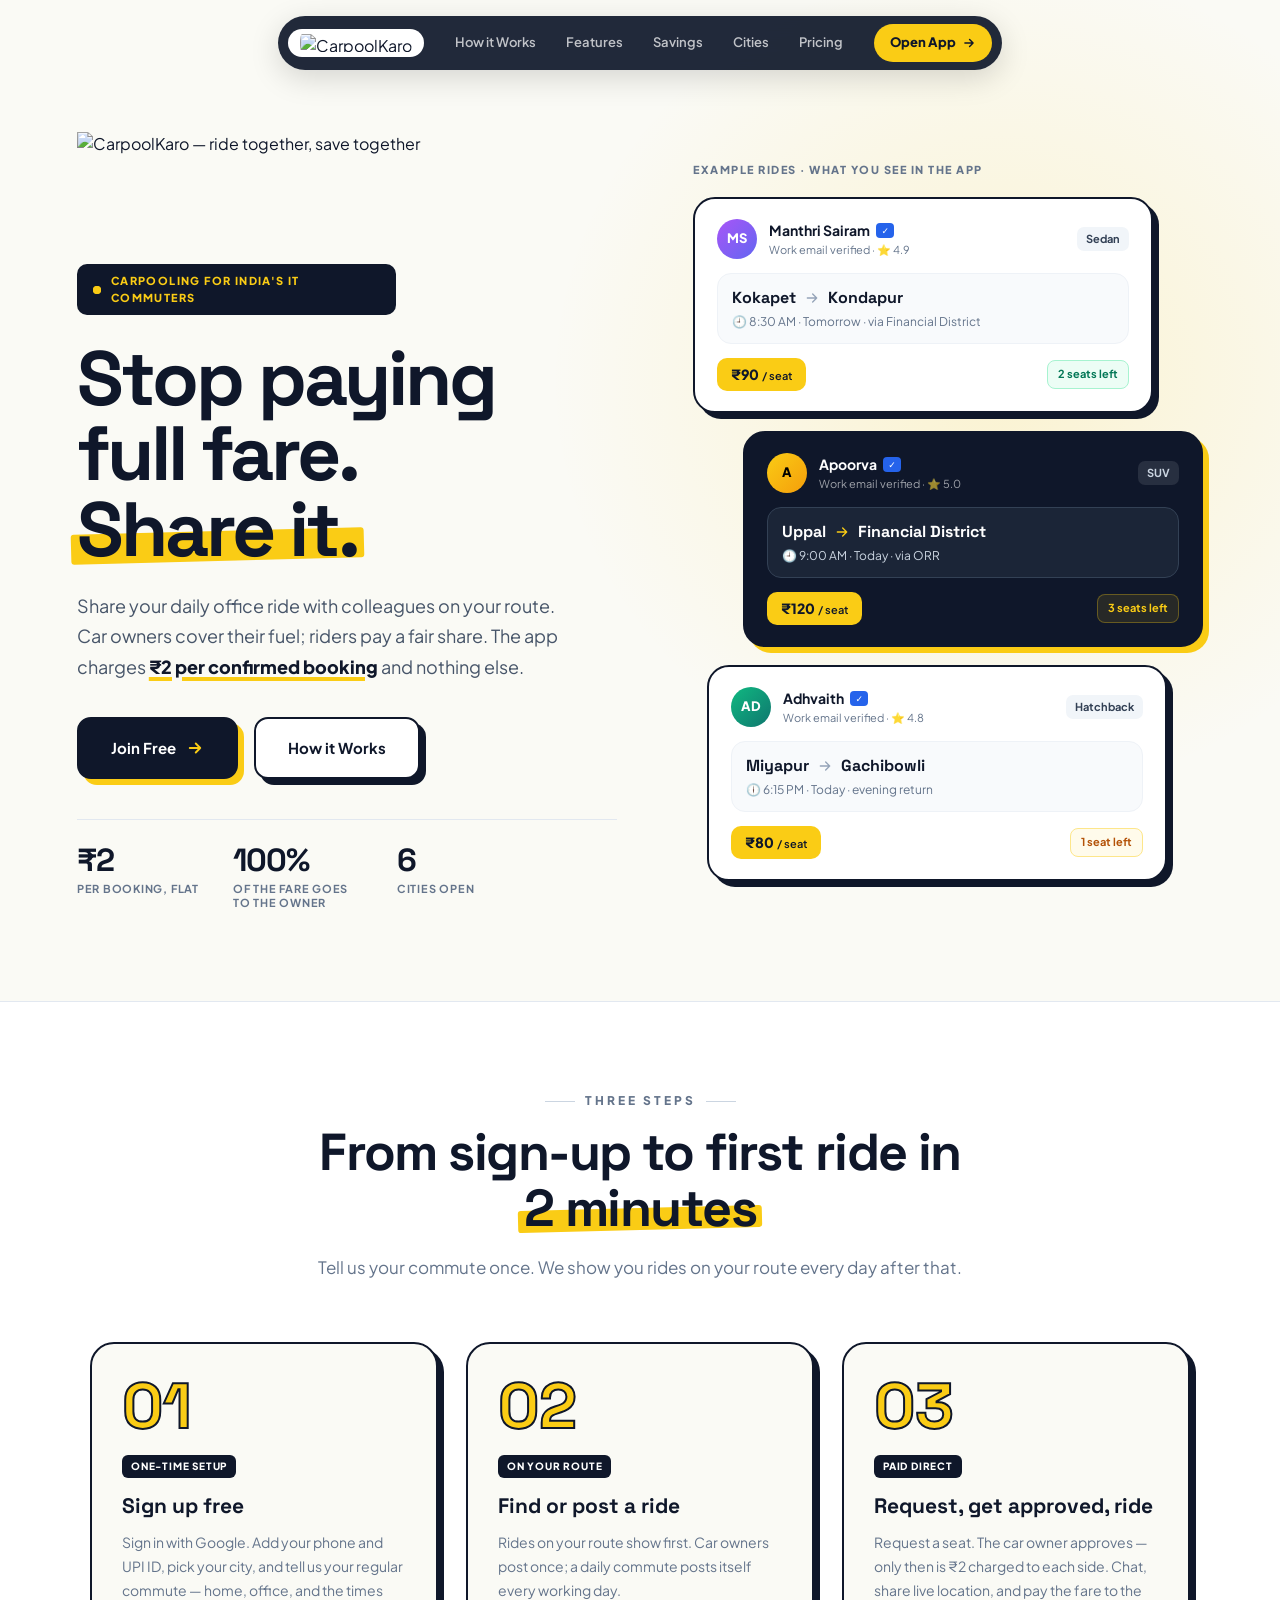
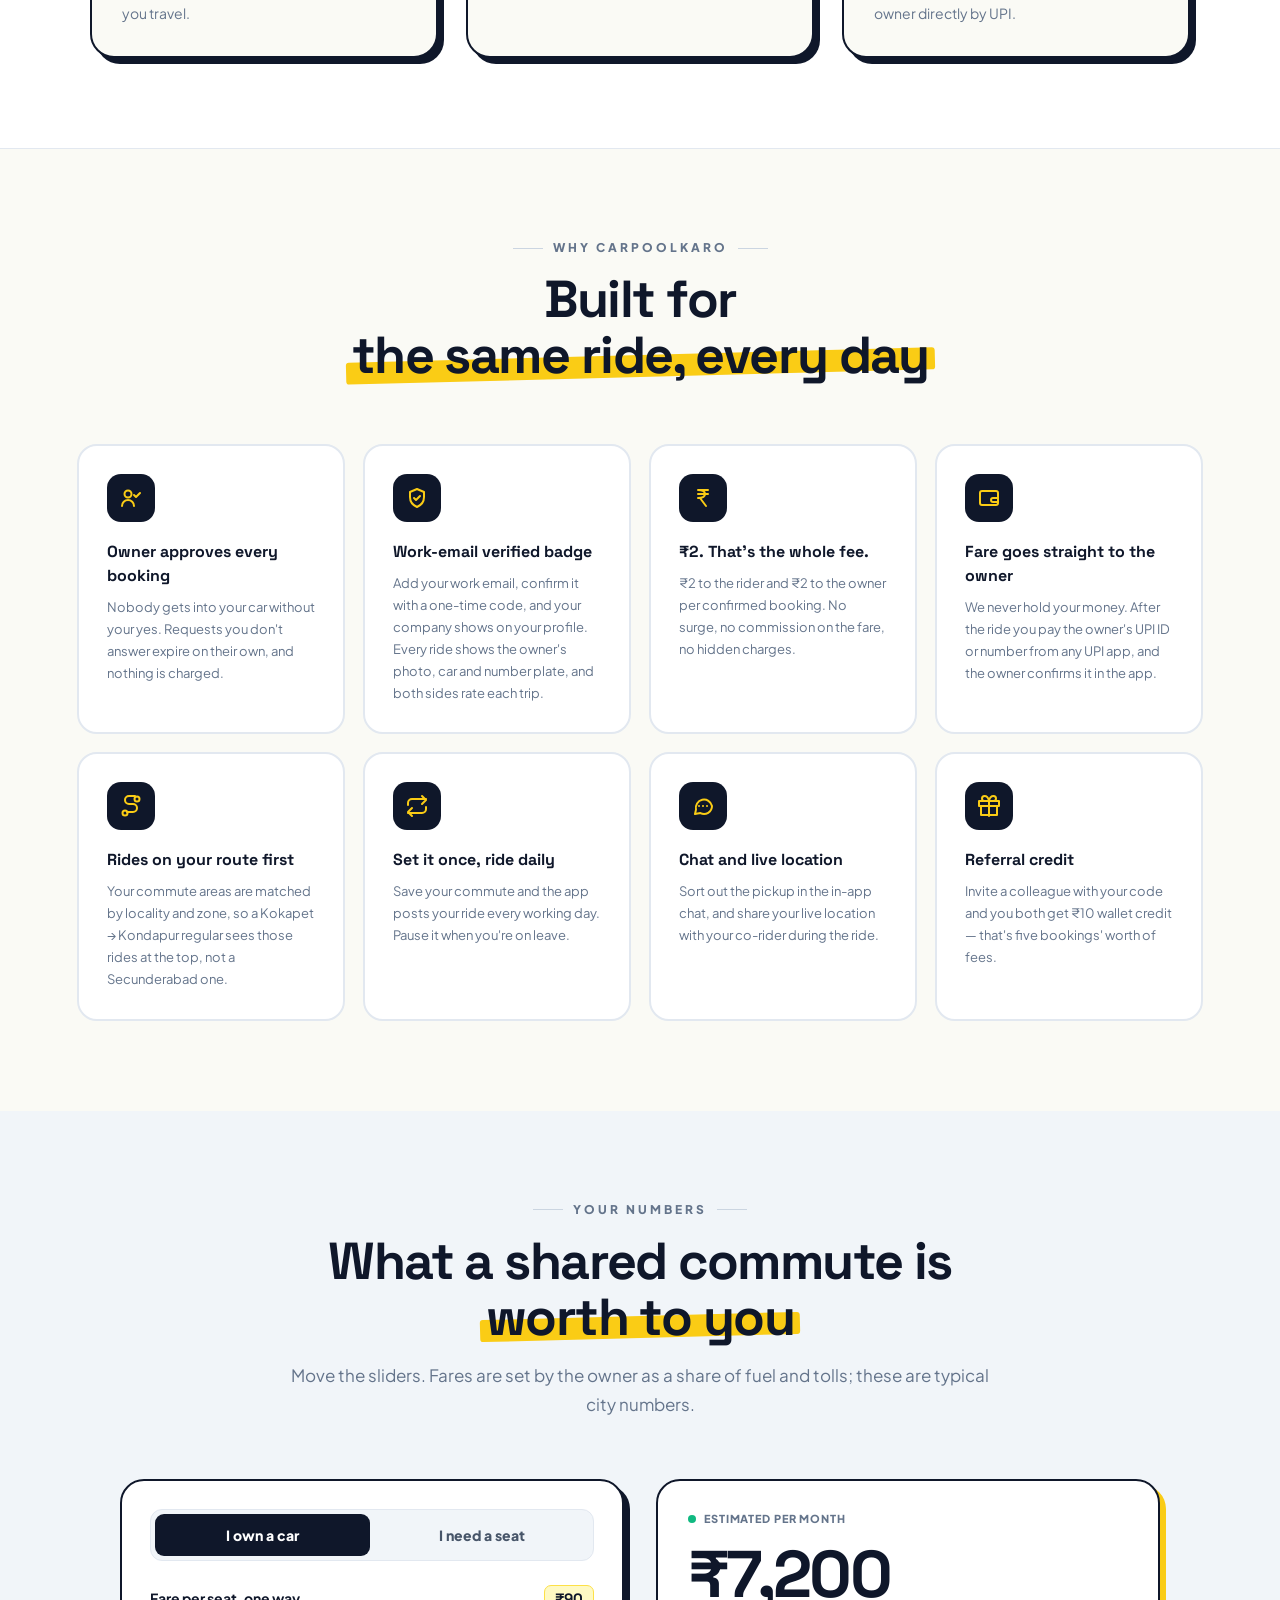
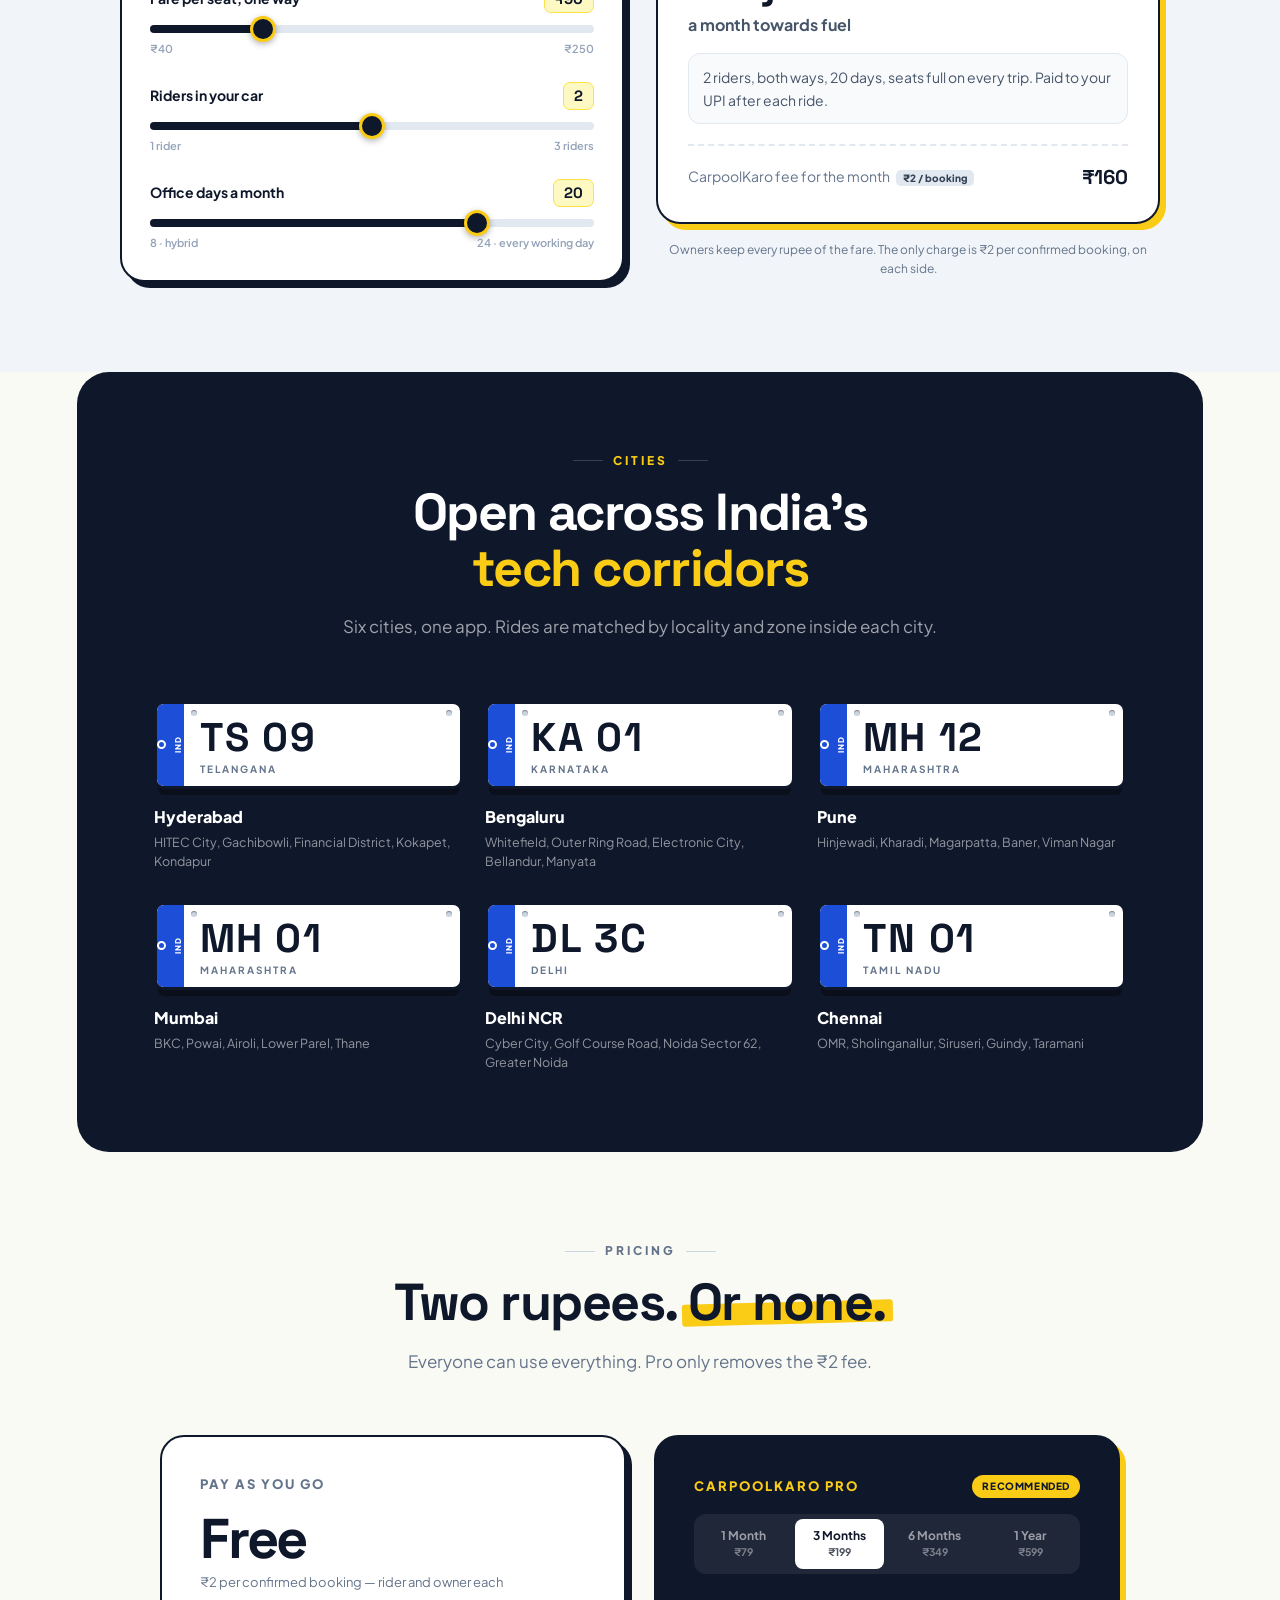
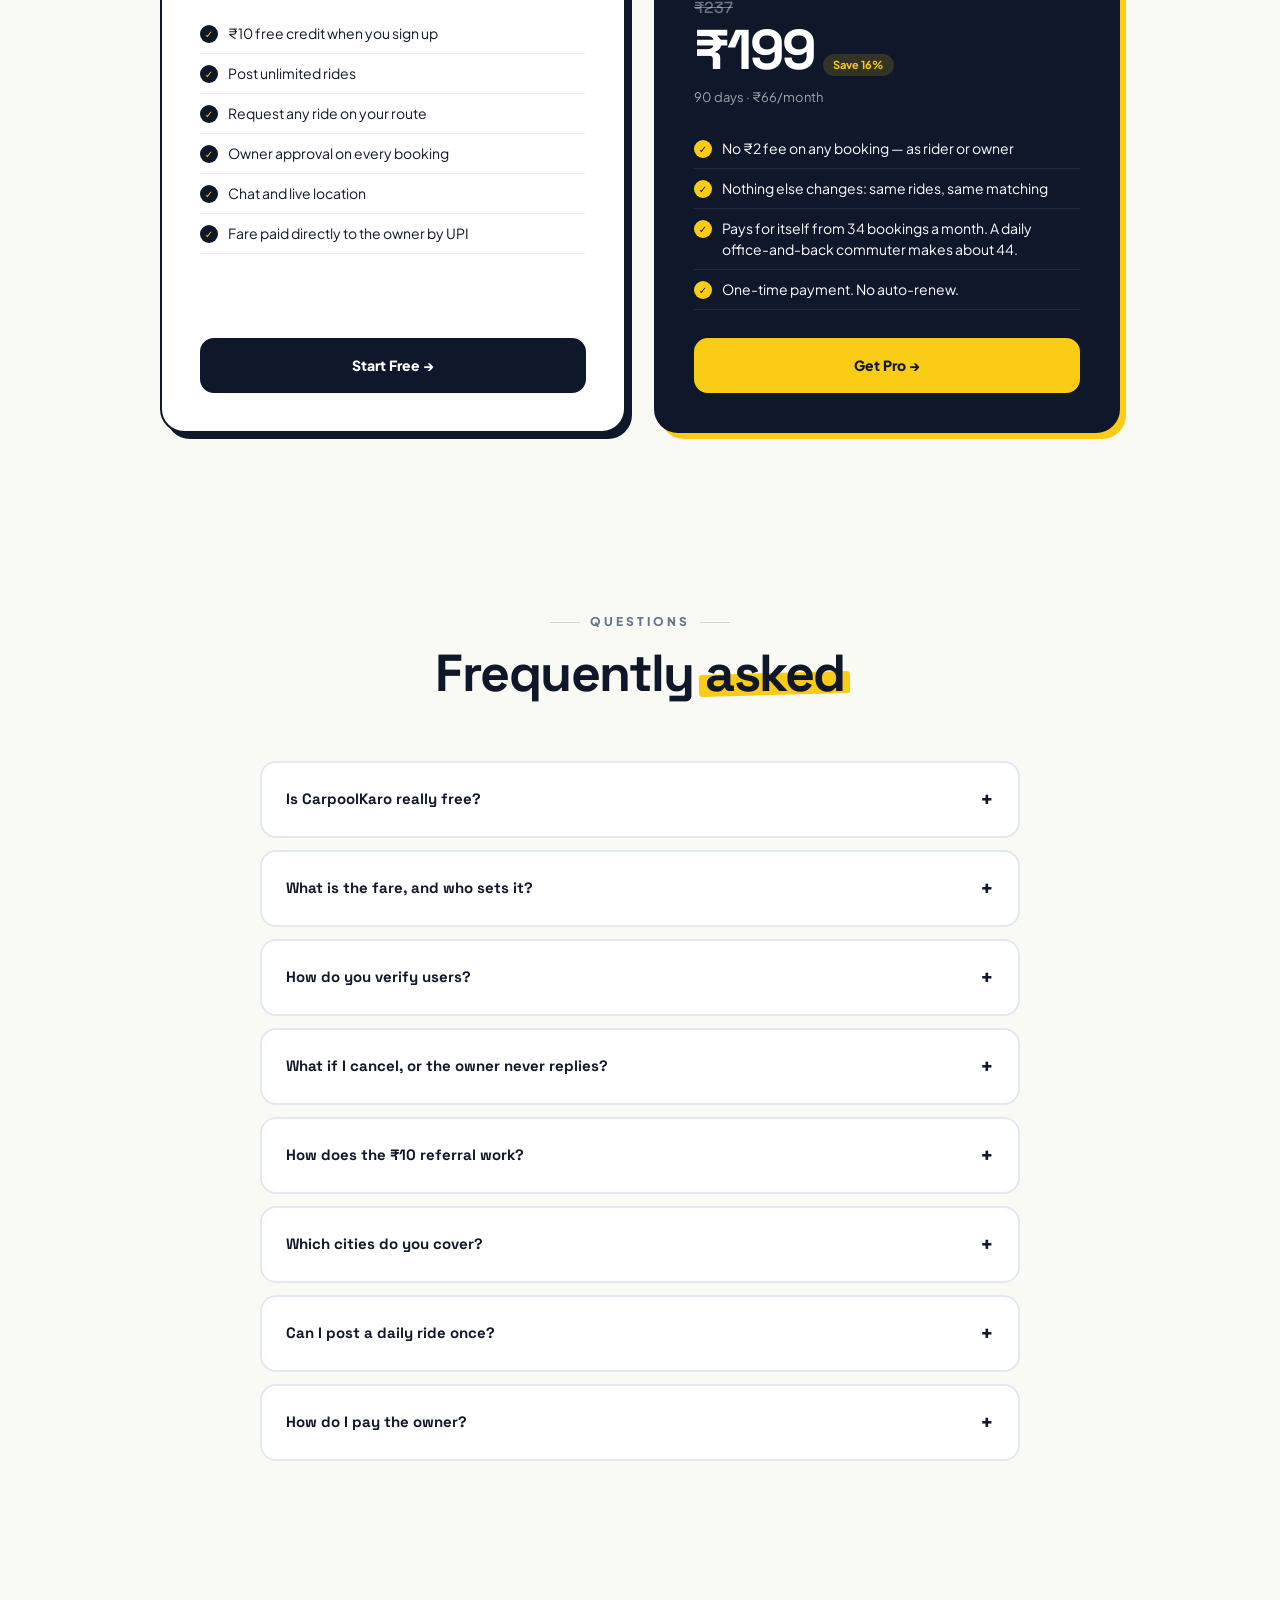
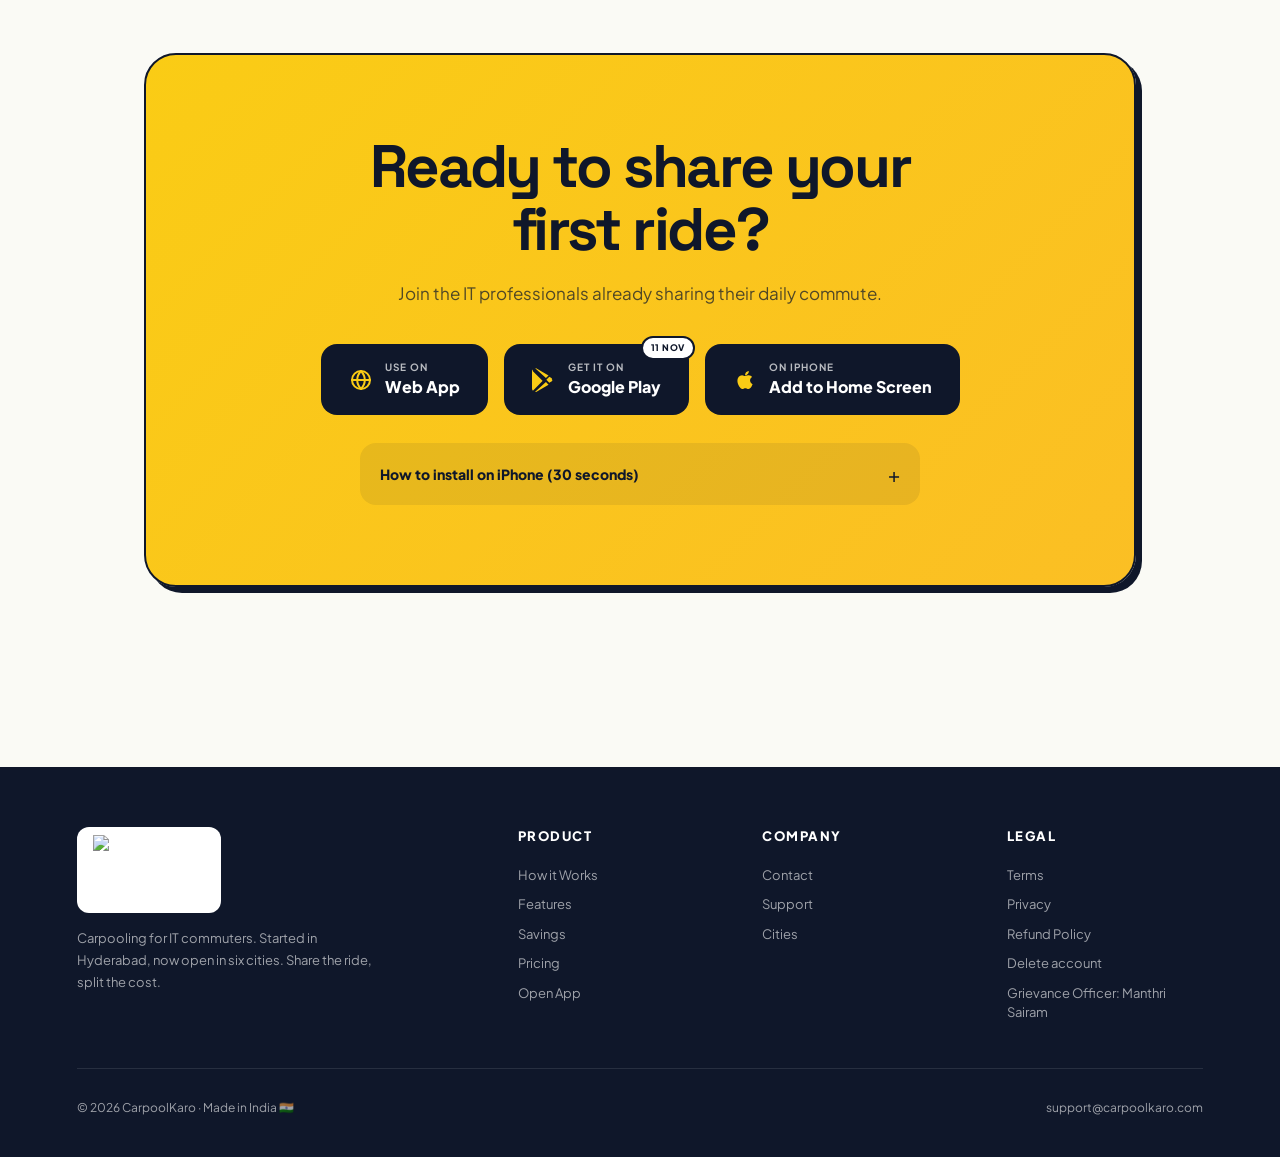
==== commit 7b5d44eb: "Update print statement from 'Hello' to 'Goodbye'" ====
--- a/index.html
+++ b/index.html
@@ -26,265 +26,358 @@
 <link rel="icon" href="https://app.carpoolkaro.com/favicon.ico">
 <link rel="preconnect" href="https://fonts.googleapis.com">
 <link rel="preconnect" href="https://fonts.gstatic.com" crossorigin>
-<link href="https://fonts.googleapis.com/css2?family=Space+Grotesk:wght@400;500;600;700&family=Plus+Jakarta+Sans:wght@400;500;600;700;800;900&display=swap" rel="stylesheet">
+<!-- Only weights that exist: Space Grotesk 300-700, Plus Jakarta Sans 200-800. Asking for 800/900 on the wrong family can make Google reject the whole request. -->
+<link href="https://fonts.googleapis.com/css2?family=Space+Grotesk:wght@400;500;600;700&amp;family=Plus+Jakarta+Sans:wght@400;500;600;700;800&amp;display=swap" rel="stylesheet">
 <style>
 *,*::before,*::after{margin:0;padding:0;box-sizing:border-box}
-html{scroll-behavior:smooth}
-body{font-family:'Plus Jakarta Sans',sans-serif;background:#fafaf5;color:#0f172a;line-height:1.5;overflow-x:hidden;-webkit-font-smoothing:antialiased}
-:root{--ink:#0f172a;--cream:#fafaf5;--yellow:#facc15;--gray:#64748b;--light:#f1f5f9}
+html{scroll-behavior:smooth;scroll-padding-top:96px}
+:root{--ink:#0f172a;--cream:#fafaf5;--yellow:#facc15;--gray:#64748b;--light:#f1f5f9;--line:#e2e8f0}
+body{font-family:'Plus Jakarta Sans',system-ui,-apple-system,'Segoe UI',Roboto,sans-serif;background:var(--cream);color:var(--ink);line-height:1.5;overflow-x:hidden;-webkit-font-smoothing:antialiased}
+::selection{background:var(--yellow);color:var(--ink)}
 img{max-width:100%;display:block}
 a{text-decoration:none;color:inherit}
-.nav{position:fixed;top:20px;left:50%;transform:translateX(-50%);z-index:100;background:rgba(15,23,42,0.92);backdrop-filter:blur(20px);padding:8px 12px 8px 12px;border-radius:100px;display:flex;align-items:center;gap:20px;box-shadow:0 8px 30px rgba(0,0,0,0.15)}
-.nav-logo{display:flex;align-items:center}
-.nav-links{display:flex;gap:6px}
-.nav-links a{color:rgba(255,255,255,0.7);font-size:13px;font-weight:600;padding:7px 14px;border-radius:100px;transition:0.2s}
-.nav-links a:hover{color:#fff;background:rgba(255,255,255,0.08)}
-.nav-cta{background:var(--yellow);color:var(--ink);padding:9px 18px;border-radius:100px;font-weight:800;font-size:13px;transition:0.2s;white-space:nowrap}
+:focus-visible{outline:3px solid #2563eb;outline-offset:3px}
+
+/* ── NAV: full-width fixed wrapper, so the pill sizes to its content (a bare left:50% box can only grow to half the screen and wraps "How it Works") ── */
+.nav-wrap{position:fixed;top:16px;left:0;right:0;z-index:100;display:flex;justify-content:center;padding:0 12px;pointer-events:none}
+.nav{pointer-events:auto;display:flex;align-items:center;gap:18px;max-width:100%;background:rgba(15,23,42,.92);-webkit-backdrop-filter:blur(20px);backdrop-filter:blur(20px);padding:8px 10px;border-radius:100px;box-shadow:0 8px 30px rgba(0,0,0,.15)}
+.nav-logo img{height:28px;width:auto;background:#fff;padding:5px 12px;border-radius:100px}
+.nav-links{display:flex;gap:4px}
+.nav-links a{color:rgba(255,255,255,.72);font-size:13px;font-weight:600;padding:7px 13px;border-radius:100px;white-space:nowrap;transition:.2s}
+.nav-links a:hover{color:#fff;background:rgba(255,255,255,.08)}
+.nav-cta{display:inline-flex;align-items:center;gap:6px;background:var(--yellow);color:var(--ink);padding:9px 16px;border-radius:100px;font-weight:800;font-size:13px;white-space:nowrap;transition:.2s}
 .nav-cta:hover{transform:scale(1.05)}
-@media(max-width:700px){.nav-links{display:none}.nav{padding:8px 12px;gap:12px}}
-.hero{padding:140px 6% 100px;min-height:90vh;display:grid;grid-template-columns:1.15fr 1fr;gap:60px;align-items:center;position:relative;overflow:hidden}
-.hero::before{content:'';position:absolute;top:0;right:0;width:50%;height:100%;background:radial-gradient(circle at 70% 50%,rgba(250,204,21,0.08),transparent 70%);pointer-events:none}
-.tag{display:inline-flex;align-items:center;gap:8px;background:var(--ink);color:var(--yellow);padding:8px 18px;border-radius:8px;font-size:11px;font-weight:800;letter-spacing:1.5px;margin-bottom:28px;text-transform:uppercase}
-.tag::before{content:'';width:6px;height:6px;background:var(--yellow);border-radius:50%}
-.hero h1{font-family:'Space Grotesk',sans-serif;font-size:clamp(40px,6vw,80px);font-weight:700;line-height:0.95;letter-spacing:-3px;margin-bottom:24px}
-.hl{position:relative;display:inline-block;color:var(--ink);white-space:nowrap}
-.hl::after{content:'';position:absolute;left:-6px;right:-6px;bottom:6px;height:40%;background:var(--yellow);z-index:-1;transform:rotate(-1.5deg)}
-.hero p.lead{color:var(--gray);font-size:18px;line-height:1.7;margin-bottom:36px;max-width:480px}
-.cta-row{display:flex;gap:14px;flex-wrap:wrap;margin-bottom:48px}
-.cta{display:inline-flex;align-items:center;gap:10px;background:var(--ink);color:#fff;padding:18px 32px;border-radius:14px;font-weight:700;font-size:15px;box-shadow:6px 6px 0 var(--yellow);transition:0.2s;border:none;cursor:pointer}
+.nav-cta svg{width:14px;height:14px}
+@media(max-width:760px){.nav-links{display:none}.nav{gap:12px}}
+
+/* ── HERO ── */
+.hero{padding:132px 6% 90px;min-height:92vh;display:grid;grid-template-columns:1.1fr 1fr;gap:56px;align-items:center;position:relative;overflow:hidden}
+.hero::before{content:'';position:absolute;inset:0;background:radial-gradient(ellipse 50% 60% at 78% 38%,rgba(250,204,21,.16),transparent 70%);pointer-events:none}
+.hero-copy,.cards{position:relative}
+.hero-logo{height:104px;width:auto;margin-bottom:28px}
+.tag{display:inline-flex;align-items:center;gap:10px;background:var(--ink);color:var(--yellow);padding:9px 16px;border-radius:10px;font-size:11px;font-weight:800;letter-spacing:1.4px;margin-bottom:26px;text-transform:uppercase}
+.tag .dot{position:relative;flex:0 0 8px;height:8px;border-radius:50%;background:var(--yellow)}
+.tag .dot::after{content:'';position:absolute;inset:0;border-radius:50%;background:var(--yellow);animation:ping 1.8s cubic-bezier(0,0,.2,1) infinite}
+@keyframes ping{75%,100%{transform:scale(2.6);opacity:0}}
+.hero h1{font-family:'Space Grotesk',sans-serif;font-size:clamp(42px,6vw,78px);font-weight:700;line-height:.98;letter-spacing:-.04em;margin-bottom:24px}
+/* z-index:1 makes the span its own stacking context, so the marker (z-index:-1) stays visible on sections that have a background */
+.hl{position:relative;display:inline-block;z-index:1;color:var(--ink);white-space:nowrap}
+.hl::after{content:'';position:absolute;left:-6px;right:-6px;bottom:6px;height:40%;background:var(--yellow);z-index:-1;transform:rotate(-1.5deg);border-radius:3px}
+.lead{color:#475569;font-size:18px;line-height:1.7;margin-bottom:34px;max-width:500px}
+.lead b{color:var(--ink);font-weight:800;text-decoration:underline;text-decoration-color:var(--yellow);text-decoration-thickness:4px;text-underline-offset:3px}
+.cta-row{display:flex;gap:16px;flex-wrap:wrap}
+.cta{display:inline-flex;align-items:center;gap:10px;background:var(--ink);color:#fff;padding:18px 32px;border-radius:14px;font-weight:700;font-size:15px;box-shadow:6px 6px 0 var(--yellow);transition:.2s;border:2px solid var(--ink);cursor:pointer}
 .cta:hover{transform:translate(3px,3px);box-shadow:3px 3px 0 var(--yellow)}
-.cta-ghost{background:transparent;color:var(--ink);box-shadow:6px 6px 0 var(--ink);border:2px solid var(--ink)}
+.cta svg{width:18px;height:18px;color:var(--yellow)}
+.cta-ghost{background:#fff;color:var(--ink);box-shadow:6px 6px 0 var(--ink)}
 .cta-ghost:hover{box-shadow:3px 3px 0 var(--ink)}
-.trust-row{display:flex;gap:32px;flex-wrap:wrap}
-.trust-item{display:flex;align-items:center;gap:10px;color:var(--gray);font-size:13px;font-weight:600}
-.trust-item b{color:var(--ink);font-size:22px;font-family:'Space Grotesk'}
-.cards{display:flex;flex-direction:column;gap:16px;padding:10px 0}
-.ride-card{background:#fff;border:2px solid var(--ink);border-radius:24px;padding:22px 24px;width:310px;box-shadow:6px 6px 0 rgba(15,23,42,0.08);transition:0.3s}
-.ride-card:hover{transform:translateY(-4px);box-shadow:8px 8px 0 rgba(15,23,42,0.12)}
-.rc-mid{background:var(--ink);color:#fff;border-color:var(--ink);box-shadow:6px 6px 0 var(--yellow);margin-left:auto}
-.rc-last{margin-left:20px}
-.rc-top{display:flex;align-items:center;gap:10px;margin-bottom:14px}
-.rc-av{width:38px;height:38px;border-radius:50%;background:linear-gradient(135deg,#a855f7,#6366f1);display:flex;align-items:center;justify-content:center;color:#fff;font-weight:800;font-size:13px;flex-shrink:0}
+.stats{display:grid;grid-template-columns:repeat(3,auto);justify-content:start;gap:34px;margin-top:40px;padding-top:24px;border-top:1px solid var(--line);max-width:540px}
+.stats b{display:block;font-family:'Space Grotesk';font-size:32px;font-weight:700;letter-spacing:-.03em;line-height:1.05}
+.stats span{display:block;margin-top:4px;font-size:11px;font-weight:700;letter-spacing:.07em;text-transform:uppercase;color:var(--gray);line-height:1.35;max-width:130px}
+
+/* example ride cards */
+.cards{display:flex;flex-direction:column;align-items:flex-start;gap:18px}
+.cards-label{font-size:11px;font-weight:800;letter-spacing:1.5px;text-transform:uppercase;color:var(--gray)}
+.ride-card{background:#fff;border:2px solid var(--ink);border-radius:22px;padding:20px 22px;width:100%;max-width:460px;box-shadow:6px 6px 0 var(--ink);transition:transform .25s}
+.ride-card:hover{transform:translateY(-4px)}
+.rc-mid{background:var(--ink);color:#fff;box-shadow:6px 6px 0 var(--yellow);margin-left:auto}
+.rc-last{margin-left:14px}
+.rc-top{display:flex;align-items:center;gap:12px;margin-bottom:14px}
+.rc-av{width:40px;height:40px;border-radius:50%;background:linear-gradient(135deg,#a855f7,#6366f1);display:flex;align-items:center;justify-content:center;color:#fff;font-weight:800;font-size:13px;flex-shrink:0}
 .rc-mid .rc-av{background:linear-gradient(135deg,#facc15,#f59e0b);color:#000}
-.rc-name{font-weight:700;font-size:14px;display:flex;align-items:center;gap:5px}
-.rc-name .ck{background:#3b82f6;color:#fff;font-size:9px;padding:1px 5px;border-radius:4px;font-weight:800}
-.rc-meta{font-size:11px;color:var(--gray)}
-.rc-mid .rc-meta{color:rgba(255,255,255,0.5)}
-.rc-route{font-weight:800;font-size:16px;margin-bottom:6px}
-.rc-time{font-size:12px;color:var(--gray);margin-bottom:14px}
-.rc-mid .rc-time{color:rgba(255,255,255,0.6)}
-.rc-bottom{display:flex;justify-content:space-between;align-items:center}
-.rc-price{background:var(--yellow);color:var(--ink);font-weight:800;padding:5px 14px;border-radius:100px;font-size:14px}
-.rc-seats{font-size:11px;color:var(--gray);font-weight:700}
-.rc-mid .rc-seats{color:rgba(255,255,255,0.7)}
+.rc-last .rc-av{background:linear-gradient(135deg,#10b981,#0f766e)}
+.rc-who{min-width:0;flex:1}
+.rc-name{font-weight:700;font-size:14px;display:flex;align-items:center;gap:6px}
+.rc-name .ck{background:#2563eb;color:#fff;font-size:9px;line-height:1;padding:3px 5px;border-radius:4px;font-weight:800}
+.rc-meta{font-size:11px;color:var(--gray);margin-top:1px}
+.rc-mid .rc-meta{color:rgba(255,255,255,.6)}
+.rc-tag{margin-left:auto;font-size:11px;font-weight:700;background:var(--light);color:#334155;padding:4px 9px;border-radius:7px;white-space:nowrap}
+.rc-mid .rc-tag{background:rgba(255,255,255,.1);color:#cbd5e1}
+.rc-box{background:#f8fafc;border:1px solid #eef2f7;border-radius:14px;padding:12px 14px;margin-bottom:14px}
+.rc-mid .rc-box{background:rgba(30,41,59,.8);border-color:#334155}
+.rc-route{font-family:'Space Grotesk';font-weight:700;font-size:16px;display:flex;align-items:center;gap:8px;flex-wrap:wrap}
+.rc-route svg{width:16px;height:16px;color:#94a3b8;flex:none}
+.rc-mid .rc-route svg{color:var(--yellow)}
+.rc-time{font-size:12px;color:var(--gray);margin-top:3px}
+.rc-mid .rc-time{color:#cbd5e1}
+.rc-bottom{display:flex;justify-content:space-between;align-items:center;gap:10px}
+.rc-price{background:var(--yellow);color:var(--ink);font-weight:800;padding:6px 14px;border-radius:10px;font-size:14px}
+.rc-price small{font-size:11px;font-weight:600}
+.rc-seats{font-size:11px;font-weight:700;padding:5px 10px;border-radius:8px;color:#047857;background:#ecfdf5;border:1px solid #a7f3d0;white-space:nowrap}
+.rc-mid .rc-seats{color:var(--yellow);background:rgba(250,204,21,.1);border-color:rgba(250,204,21,.3)}
+.rc-seats.low{color:#b45309;background:#fffbeb;border-color:#fde68a}
+
+/* ── SECTIONS ── */
 section{padding:90px 6%}
 .eyebrow{font-size:12px;font-weight:800;color:var(--gray);letter-spacing:3px;text-transform:uppercase;margin-bottom:14px;display:flex;align-items:center;gap:10px;justify-content:center}
 .eyebrow::before,.eyebrow::after{content:'';flex:0 0 30px;height:1px;background:#cbd5e1}
-.section-head{text-align:center;margin-bottom:60px;max-width:700px;margin-left:auto;margin-right:auto}
-.section-head h2{font-family:'Space Grotesk';font-size:clamp(32px,4.5vw,52px);font-weight:700;letter-spacing:-1.5px;line-height:1.05;margin-bottom:16px}
+.section-head{text-align:center;margin:0 auto 60px;max-width:700px}
+.section-head h2{font-family:'Space Grotesk';font-size:clamp(32px,4.5vw,52px);font-weight:700;letter-spacing:-.03em;line-height:1.08;margin-bottom:16px}
 .section-head p{color:var(--gray);font-size:17px;line-height:1.7}
-.how{background:#fff;border-top:1px solid #e2e8f0;border-bottom:1px solid #e2e8f0}
-.steps{display:grid;grid-template-columns:repeat(3,1fr);gap:24px;max-width:1100px;margin:0 auto}
-.step{position:relative;background:var(--cream);border-radius:24px;padding:32px}
-.step-num{font-family:'Space Grotesk';font-size:64px;font-weight:700;color:var(--yellow);line-height:1;-webkit-text-stroke:2px var(--ink);margin-bottom:16px}
-.step h3{font-size:21px;font-weight:800;margin-bottom:10px;font-family:'Space Grotesk'}
+.how{background:#fff;border-top:1px solid var(--line);border-bottom:1px solid var(--line)}
+.steps{display:grid;grid-template-columns:repeat(3,1fr);gap:28px;max-width:1100px;margin:0 auto}
+.step{background:var(--cream);border:2px solid var(--ink);border-radius:24px;padding:30px;box-shadow:6px 6px 0 var(--ink);transition:transform .2s}
+.step:hover{transform:translateY(-4px)}
+.step-num{font-family:'Space Grotesk';font-size:64px;font-weight:700;color:var(--yellow);line-height:1;-webkit-text-stroke:2px var(--ink);margin-bottom:14px}
+.chip{display:inline-block;background:var(--ink);color:#fff;font-size:10px;font-weight:800;letter-spacing:.08em;padding:4px 9px;border-radius:6px;margin-bottom:12px;text-transform:uppercase}
+.step h3{font-size:21px;font-weight:700;margin-bottom:10px;font-family:'Space Grotesk'}
 .step p{color:var(--gray);font-size:14px;line-height:1.7}
 .features{display:grid;grid-template-columns:repeat(4,1fr);gap:18px;max-width:1200px;margin:0 auto}
-.feat{background:#fff;border:2px solid #e2e8f0;border-radius:20px;padding:28px;transition:0.3s}
+.feat{background:#fff;border:2px solid var(--line);border-radius:20px;padding:28px;transition:.3s}
 .feat:hover{border-color:var(--ink);transform:translateY(-6px);box-shadow:6px 6px 0 var(--yellow)}
-.feat-icon{width:48px;height:48px;background:var(--ink);color:var(--yellow);border-radius:14px;display:flex;align-items:center;justify-content:center;font-size:22px;margin-bottom:18px}
-.feat h3{font-size:16px;font-weight:800;margin-bottom:8px;font-family:'Space Grotesk'}
+.feat-icon{width:48px;height:48px;background:var(--ink);color:var(--yellow);border-radius:14px;display:flex;align-items:center;justify-content:center;margin-bottom:18px}
+.feat-icon svg{width:24px;height:24px;stroke:currentColor;fill:none;stroke-width:2;stroke-linecap:round;stroke-linejoin:round}
+.feat h3{font-size:16px;font-weight:700;margin-bottom:8px;font-family:'Space Grotesk'}
 .feat p{color:var(--gray);font-size:13px;line-height:1.7}
+
+/* ── CALCULATOR ── */
+.calc{display:grid;grid-template-columns:1fr 1fr;gap:32px;align-items:start;max-width:1040px;margin:0 auto}
+.calc-card{background:#fff;border:2px solid var(--ink);border-radius:24px;padding:28px;box-shadow:6px 6px 0 var(--ink);display:grid;gap:24px}
+.seg{display:grid;grid-template-columns:1fr 1fr;background:var(--light);border:1px solid var(--line);border-radius:12px;padding:4px;gap:4px}
+.seg button{border:0;background:transparent;padding:12px 10px;border-radius:9px;font-weight:800;font-size:14px;color:#475569;cursor:pointer;font-family:inherit;transition:.15s}
+.seg button[aria-pressed="true"]{background:var(--ink);color:#fff}
+.field label{display:flex;justify-content:space-between;align-items:center;font-weight:700;font-size:14px;margin-bottom:12px}
+.field output{font-family:'Space Grotesk';font-weight:700;font-size:15px;background:#fef9c3;border:1px solid #fde047;border-radius:7px;padding:2px 10px}
+.ticks{display:flex;justify-content:space-between;margin-top:8px;font-size:11px;font-weight:600;color:#94a3b8}
+input[type=range]{-webkit-appearance:none;appearance:none;display:block;width:100%;height:8px;border-radius:999px;cursor:pointer;outline-offset:6px;background:linear-gradient(var(--ink),var(--ink)) 0/var(--p,50%) 100% no-repeat,var(--line)}
+input[type=range]::-webkit-slider-thumb{-webkit-appearance:none;appearance:none;width:26px;height:26px;border-radius:50%;background:var(--ink);border:3px solid var(--yellow);box-shadow:0 2px 6px rgba(0,0,0,.3);transition:transform .15s}
+input[type=range]::-webkit-slider-thumb:hover{transform:scale(1.15)}
+input[type=range]::-moz-range-thumb{width:20px;height:20px;border-radius:50%;background:var(--ink);border:3px solid var(--yellow);box-shadow:0 2px 6px rgba(0,0,0,.3)}
+input[type=range]::-moz-range-track{height:8px;border-radius:999px;background:var(--line)}
+input[type=range]::-moz-range-progress{height:8px;border-radius:999px;background:var(--ink)}
+.result{background:#fff;border:2px solid var(--ink);border-radius:24px;padding:30px;box-shadow:6px 6px 0 var(--yellow)}
+.r-kicker{display:flex;align-items:center;gap:8px;font-size:11px;font-weight:800;letter-spacing:.08em;text-transform:uppercase;color:var(--gray)}
+.r-kicker i{width:8px;height:8px;border-radius:50%;background:#10b981}
+.result .big{font-family:'Space Grotesk';font-size:clamp(44px,5.5vw,66px);font-weight:700;letter-spacing:-.04em;line-height:1;margin:14px 0 6px}
+.result .unit{font-weight:700;color:#475569;font-size:16px}
+.result .sub{margin-top:16px;color:#475569;font-size:14px;line-height:1.6;background:#f8fafc;border:1px solid var(--line);border-radius:12px;padding:12px 14px}
+.result .fee{margin-top:20px;padding-top:16px;border-top:2px dashed var(--line);display:flex;justify-content:space-between;align-items:center;gap:12px;font-size:14px;color:var(--gray)}
+.result .fee em{font-style:normal;font-size:10px;font-weight:800;background:var(--line);color:#334155;padding:2px 7px;border-radius:5px;margin-left:6px;white-space:nowrap}
+.result .fee b{color:var(--ink);font-family:'Space Grotesk';font-size:20px}
+.calc-note{text-align:center;color:var(--gray);font-size:12px;margin-top:16px;line-height:1.6}
+
+/* ── CITIES (number plates) ── */
 .cities{background:var(--ink);color:#fff;border-radius:32px;margin:0 6%;padding:80px 6%}
 .cities .section-head h2{color:#fff}
-.cities .section-head p{color:rgba(255,255,255,0.6)}
+.cities .section-head p{color:rgba(255,255,255,.6)}
 .cities .eyebrow{color:var(--yellow)}
+.cities .eyebrow::before,.cities .eyebrow::after{background:#334155}
 .cities .hl{color:var(--yellow)}.cities .hl::after{display:none}
-.city-grid{display:grid;grid-template-columns:repeat(3,1fr);gap:22px 20px;max-width:1000px;margin:0 auto}
-.city{text-align:left;transition:0.3s}
+.city-grid{display:grid;grid-template-columns:repeat(3,1fr);gap:30px 22px;max-width:1000px;margin:0 auto}
+.city{text-align:left}
 /* Indian private number plate: white, black type, blue IND band, two screws */
-.plate{position:relative;display:flex;align-items:stretch;background:#fff;color:var(--ink);border:3px solid var(--ink);border-radius:10px;overflow:hidden;box-shadow:0 10px 0 -4px rgba(0,0,0,0.35);transition:transform .25s ease,box-shadow .25s ease}
+.plate{position:relative;display:flex;align-items:stretch;background:#fff;color:var(--ink);border:3px solid var(--ink);border-radius:10px;overflow:hidden;box-shadow:0 10px 0 -4px rgba(0,0,0,.35);transition:transform .25s ease,box-shadow .25s ease}
 .city:hover .plate{transform:translateY(-6px) rotate(-1.2deg);box-shadow:8px 10px 0 var(--yellow)}
 .plate .ind{flex:0 0 26px;background:#1d4ed8;color:#fff;display:flex;flex-direction:column;align-items:center;justify-content:center;gap:6px;font-size:8px;font-weight:800;letter-spacing:1px;writing-mode:vertical-rl;transform:rotate(180deg)}
 .plate .ind::before{content:'';width:9px;height:9px;border-radius:50%;border:2px solid #fff;box-sizing:border-box}
-.plate .code{flex:1;font-family:'Space Grotesk';font-weight:700;font-size:clamp(28px,3.2vw,40px);letter-spacing:0.04em;padding:14px 16px 12px;line-height:1;white-space:nowrap}
+.plate .code{flex:1;font-family:'Space Grotesk';font-weight:700;font-size:clamp(28px,3.2vw,40px);letter-spacing:.04em;padding:14px 16px 12px;line-height:1;white-space:nowrap}
 .plate .code small{display:block;font-family:'Plus Jakarta Sans';font-size:10px;font-weight:700;letter-spacing:2px;color:var(--gray);margin-top:6px}
-.plate::before,.plate::after{content:'';position:absolute;top:6px;width:6px;height:6px;border-radius:50%;background:#cbd5e1;box-shadow:inset 0 1px 1px rgba(0,0,0,0.4)}
+.plate::before,.plate::after{content:'';position:absolute;top:6px;width:6px;height:6px;border-radius:50%;background:#cbd5e1;box-shadow:inset 0 1px 1px rgba(0,0,0,.4)}
 .plate::before{left:34px}.plate::after{right:8px}
-.city-icon{font-size:32px;margin-bottom:10px}
-.feat-icon svg{width:24px;height:24px;stroke:currentColor;fill:none;stroke-width:2;stroke-linecap:round;stroke-linejoin:round}
-.cards-label{font-size:11px;font-weight:800;letter-spacing:1.5px;text-transform:uppercase;color:var(--gray);margin-bottom:4px}
-.note{text-align:center;color:var(--gray);font-size:13px;margin-top:22px}
-.city-name{font-weight:800;font-size:15px;margin-top:14px}
-.city-area{font-size:12px;opacity:0.55;margin-top:3px}
-/* calculator */
-.calc{display:grid;grid-template-columns:1fr 1fr;gap:36px 56px;align-items:start;max-width:1000px;margin:0 auto}
-.calc-controls{display:grid;gap:22px}
-.seg{display:inline-grid;grid-auto-flow:column;background:#fff;border:2px solid var(--ink);border-radius:12px;padding:3px;gap:3px;width:max-content}
-.seg button{border:0;background:transparent;padding:10px 18px;border-radius:9px;font-weight:800;font-size:14px;color:var(--gray);cursor:pointer;font-family:inherit}
-.seg button[aria-pressed="true"]{background:var(--ink);color:#fff}
-.field label{display:flex;justify-content:space-between;font-weight:700;font-size:14px;margin-bottom:8px;color:var(--ink)}
-.field output{font-family:'Space Grotesk';font-weight:700}
-.field input[type=range]{width:100%;accent-color:var(--ink);height:28px}
-.result{background:#fff;border:3px solid var(--ink);border-radius:14px;padding:26px 28px;box-shadow:8px 8px 0 var(--yellow)}
-.result .big{font-family:'Space Grotesk';font-size:clamp(40px,5vw,64px);font-weight:700;letter-spacing:-2px;line-height:1;color:var(--ink)}
-.result .big small{font-family:'Plus Jakarta Sans';font-size:15px;font-weight:700;letter-spacing:0;color:var(--gray);margin-left:8px}
-.result .sub{margin-top:10px;color:var(--gray);font-size:14px;line-height:1.6}
-.result .fee{margin-top:18px;padding-top:14px;border-top:2px dashed #e2e8f0;display:flex;justify-content:space-between;gap:12px;font-size:14px;color:var(--gray)}
-.result .fee b{color:var(--ink)}
-.calc-note{text-align:center;color:var(--gray);font-size:12px;margin-top:26px}
+.city-name{font-weight:800;font-size:16px;margin-top:16px}
+.city-area{font-size:12.5px;line-height:1.55;color:rgba(255,255,255,.55);margin-top:4px}
 
 /* ── PRICING ── */
-.pricing-wrap{display:grid;grid-template-columns:1fr 1fr;gap:24px;max-width:960px;margin:0 auto}
-.price-card{background:#fff;border:2px solid var(--ink);border-radius:24px;padding:40px;position:relative}
-.price-card.pro{background:var(--ink);color:#fff}
-.price-name{font-size:13px;font-weight:800;letter-spacing:2px;color:var(--gray);margin-bottom:10px;text-transform:uppercase}
+.pricing-wrap{display:grid;grid-template-columns:1fr 1fr;gap:28px;max-width:960px;margin:0 auto}
+.price-card{background:#fff;border:2px solid var(--ink);border-radius:24px;padding:38px;position:relative;box-shadow:6px 6px 0 var(--ink);display:flex;flex-direction:column}
+.price-card.pro{background:var(--ink);color:#fff;box-shadow:6px 6px 0 var(--yellow)}
+.price-head{display:flex;align-items:center;justify-content:space-between;gap:10px;margin-bottom:16px}
+.price-name{font-size:13px;font-weight:800;letter-spacing:2px;color:var(--gray);text-transform:uppercase}
 .price-card.pro .price-name{color:var(--yellow)}
-.price{font-family:'Space Grotesk';font-size:56px;font-weight:700;line-height:1;margin-bottom:6px;letter-spacing:-2px}
-.price small{font-size:18px;color:var(--gray);font-weight:500}
-.price-card.pro .price small{color:rgba(255,255,255,0.5)}
-.price-sub{color:var(--gray);font-size:13px;margin-bottom:24px}
-.price-card.pro .price-sub{color:rgba(255,255,255,0.6)}
-.price-list{list-style:none;margin-bottom:32px}
-.price-list li{padding:9px 0;font-size:14px;display:flex;align-items:flex-start;gap:10px;border-bottom:1px solid rgba(15,23,42,0.06)}
-.price-card.pro .price-list li{border-color:rgba(255,255,255,0.08)}
-.price-list li::before{content:'✓';color:var(--yellow);font-weight:900;flex-shrink:0;width:18px;height:18px;background:var(--ink);border-radius:50%;display:flex;align-items:center;justify-content:center;font-size:10px}
+.price{font-family:'Space Grotesk';font-size:56px;font-weight:700;line-height:1;margin-bottom:6px;letter-spacing:-.04em}
+.price-sub{color:var(--gray);font-size:13px;margin-bottom:22px}
+.price-card.pro .price-sub{color:rgba(255,255,255,.6)}
+.price-list{list-style:none;margin-bottom:28px;flex:1}
+.price-list li{padding:9px 0;font-size:14px;display:flex;align-items:flex-start;gap:10px;border-bottom:1px solid rgba(15,23,42,.06)}
+.price-card.pro .price-list li{border-color:rgba(255,255,255,.08)}
+.price-list li::before{content:'✓';color:var(--yellow);font-weight:800;flex:0 0 18px;height:18px;background:var(--ink);border-radius:50%;display:flex;align-items:center;justify-content:center;font-size:10px;margin-top:2px}
 .price-card.pro .price-list li::before{background:var(--yellow);color:var(--ink)}
-.price-cta{display:block;text-align:center;background:var(--ink);color:#fff;padding:14px;border-radius:14px;font-weight:800;font-size:14px;border:2px solid var(--ink);transition:0.2s}
+.price-cta{display:block;text-align:center;background:var(--ink);color:#fff;padding:15px;border-radius:14px;font-weight:800;font-size:14px;border:2px solid var(--ink);transition:.2s}
 .price-card.pro .price-cta{background:var(--yellow);color:var(--ink);border-color:var(--yellow)}
-.price-cta:hover{transform:translateY(-3px);box-shadow:0 8px 20px rgba(0,0,0,0.15)}
-/* Plan tabs */
-.plan-tabs{display:grid;grid-template-columns:repeat(4,1fr);gap:6px;background:rgba(255,255,255,0.07);border-radius:12px;padding:5px;margin-bottom:22px}
-.plan-tab{padding:8px 4px;border-radius:8px;border:none;cursor:pointer;font-size:11px;font-weight:700;color:rgba(255,255,255,0.5);background:transparent;transition:0.2s;text-align:center;line-height:1.3}
+.price-cta:hover{transform:translateY(-3px);box-shadow:0 8px 20px rgba(0,0,0,.18)}
+.plan-tabs{display:grid;grid-template-columns:repeat(4,1fr);gap:6px;background:rgba(255,255,255,.07);border-radius:12px;padding:5px;margin-bottom:22px}
+.plan-tab{padding:9px 4px;border-radius:8px;border:none;cursor:pointer;font:inherit;font-size:12px;font-weight:700;color:rgba(255,255,255,.55);background:transparent;transition:.2s;text-align:center;line-height:1.3}
+.plan-tab span{font-size:10.5px;opacity:.75}
+.plan-tab:hover{color:#fff}
 .plan-tab.active{background:#fff;color:var(--ink)}
-.plan-badge{display:inline-block;background:var(--yellow);color:var(--ink);font-size:9px;font-weight:800;padding:2px 7px;border-radius:100px;margin-bottom:6px;letter-spacing:0.5px}
-.price-original{font-size:16px;color:rgba(255,255,255,0.35);text-decoration:line-through;margin-bottom:2px;font-family:'Space Grotesk';font-weight:500}
-.price-save{display:inline-block;background:rgba(250,204,21,0.15);color:var(--yellow);font-size:11px;font-weight:700;padding:3px 10px;border-radius:100px;margin-left:8px;vertical-align:middle}
-
-/* FAQ */
+.plan-badge{background:var(--yellow);color:var(--ink);font-size:10px;font-weight:800;padding:4px 10px;border-radius:100px;letter-spacing:.06em;white-space:nowrap}
+.price-original{font-size:16px;color:rgba(255,255,255,.4);text-decoration:line-through;margin-bottom:2px;font-family:'Space Grotesk';font-weight:500;min-height:24px}
+.price-save{display:inline-block;background:rgba(250,204,21,.15);color:var(--yellow);font-size:11px;font-weight:700;padding:3px 10px;border-radius:100px;margin-left:8px;vertical-align:middle}
+.price-row{display:flex;align-items:baseline;margin-bottom:4px}
+
+/* ── FAQ ── */
 .faq{max-width:760px;margin:0 auto}
-.faq-item{background:#fff;border:2px solid #e2e8f0;border-radius:16px;margin-bottom:12px;overflow:hidden;transition:0.2s}
+.faq-item{background:#fff;border:2px solid var(--line);border-radius:16px;margin-bottom:12px;overflow:hidden;transition:.2s}
 .faq-item:hover{border-color:var(--ink)}
-.faq-q{padding:20px 24px;cursor:pointer;font-weight:700;font-size:15px;display:flex;justify-content:space-between;align-items:center;user-select:none;font-family:'Space Grotesk'}
-.faq-q::after{content:'+';font-size:22px;color:var(--yellow);font-weight:700;transition:0.3s}
+.faq-q{padding:20px 24px;cursor:pointer;font-weight:700;font-size:15px;display:flex;justify-content:space-between;align-items:center;gap:16px;user-select:none;font-family:'Space Grotesk';list-style:none}
+.faq-q::-webkit-details-marker{display:none}
+.faq-q::after{content:'+';font-size:22px;color:var(--ink);font-weight:700;transition:.3s;flex:none}
 .faq-item[open] .faq-q::after{transform:rotate(45deg)}
 .faq-a{padding:0 24px 22px;color:var(--gray);font-size:14px;line-height:1.7}
-.download{text-align:center;background:linear-gradient(135deg,var(--yellow) 0%,#fbbf24 100%);border-radius:32px;margin:0 6%;padding:80px 6%}
-.download h2{font-family:'Space Grotesk';font-size:clamp(36px,5vw,60px);font-weight:700;letter-spacing:-2px;line-height:1.05;margin-bottom:18px}
-.download p{color:rgba(15,23,42,0.7);font-size:17px;margin-bottom:36px;max-width:540px;margin-left:auto;margin-right:auto;line-height:1.7}
-.dl-row{display:flex;gap:14px;justify-content:center;flex-wrap:wrap}
-.dl-btn{background:var(--ink);color:#fff;padding:16px 28px;border-radius:16px;display:flex;align-items:center;gap:12px;transition:0.2s;font-weight:700;position:relative}
-.dl-btn:hover{transform:translateY(-4px);box-shadow:0 10px 30px rgba(0,0,0,0.25)}
-.dl-sub{font-size:10px;opacity:0.7;letter-spacing:1px;text-transform:uppercase;display:block}
+
+/* ── DOWNLOAD ── */
+.download{text-align:center;background:linear-gradient(135deg,var(--yellow) 0%,#fbbf24 100%);border:2px solid var(--ink);border-radius:32px;margin:0 6%;padding:80px 6%;box-shadow:6px 6px 0 var(--ink)}
+.download h2{font-family:'Space Grotesk';font-size:clamp(36px,5vw,60px);font-weight:700;letter-spacing:-.04em;line-height:1.05;margin-bottom:18px}
+.download p{color:rgba(15,23,42,.72);font-size:17px;margin:0 auto 36px;max-width:540px;line-height:1.7}
+.dl-row{display:flex;gap:16px;justify-content:center;flex-wrap:wrap}
+.dl-btn{background:var(--ink);color:#fff;padding:16px 28px;border-radius:16px;display:flex;align-items:center;gap:12px;transition:.2s;font-weight:700;position:relative;text-align:left}
+.dl-btn:hover{transform:translateY(-4px);box-shadow:0 10px 30px rgba(0,0,0,.25)}
+.dl-btn svg{flex:none;color:var(--yellow)}
+.dl-sub{font-size:10px;opacity:.7;letter-spacing:1px;text-transform:uppercase;display:block}
 .dl-name{font-size:16px;font-weight:800}
-.ios{max-width:560px;margin:28px auto 0;text-align:left;background:rgba(15,23,42,0.08);border-radius:16px;padding:0 20px}
+.dl-coming{position:absolute;top:-8px;right:-6px;background:#fff;color:var(--ink);font-size:9px;font-weight:800;padding:3px 8px;border-radius:100px;letter-spacing:.5px;border:2px solid var(--ink)}
+.ios{max-width:560px;margin:28px auto 0;text-align:left;background:rgba(15,23,42,.08);border-radius:16px;padding:0 20px}
 .ios summary{cursor:pointer;list-style:none;font-weight:800;font-size:14px;padding:16px 0;color:var(--ink);display:flex;justify-content:space-between;align-items:center}
 .ios summary::-webkit-details-marker{display:none}
 .ios summary::after{content:'+';font-size:20px;font-weight:400}
 .ios[open] summary::after{content:'−'}
 .ios-steps{margin:0 0 6px;padding:0 0 0 20px;color:var(--ink);font-size:14px;line-height:1.7}
 .ios-steps li{margin-bottom:6px}
-.ios-steps a{text-decoration:underline;color:var(--ink)}
+.ios-steps a{text-decoration:underline}
 .ios-ic{display:inline-block;border:1.5px solid var(--ink);border-radius:5px;padding:0 5px;font-size:12px;line-height:1.4;vertical-align:middle}
-.ios p{font-size:13px;margin:0 0 16px;color:rgba(15,23,42,0.7);max-width:none}
-.dl-coming{position:absolute;top:-8px;right:-6px;background:#fff;color:var(--ink);font-size:9px;font-weight:800;padding:3px 8px;border-radius:100px;letter-spacing:0.5px;border:2px solid var(--ink)}
-footer{background:var(--ink);color:rgba(255,255,255,0.6);padding:60px 6% 40px}
+.ios p{font-size:13px;margin:0 0 16px;color:rgba(15,23,42,.72);max-width:none}
+
+/* ── FOOTER ── */
+footer{background:var(--ink);color:rgba(255,255,255,.6);padding:60px 6% 40px;margin-top:90px}
 .foot-grid{display:grid;grid-template-columns:2fr 1fr 1fr 1fr;gap:48px;max-width:1200px;margin:0 auto 40px}
+.foot-logo{background:#fff;border-radius:12px;padding:8px 16px;display:inline-block}
+.foot-logo img{height:70px;width:auto}
 .foot-desc{font-size:13px;line-height:1.7;max-width:300px;margin-top:14px}
 .foot-col h4{color:#fff;font-size:13px;font-weight:800;margin-bottom:14px;letter-spacing:1.5px;text-transform:uppercase}
-.foot-col a{display:block;font-size:13px;padding:5px 0;transition:0.2s}
+.foot-col a{display:block;font-size:13px;padding:5px 0;transition:.2s}
 .foot-col a:hover{color:var(--yellow)}
-.foot-bottom{max-width:1200px;margin:0 auto;padding-top:30px;border-top:1px solid rgba(255,255,255,0.1);display:flex;justify-content:space-between;font-size:12px;flex-wrap:wrap;gap:12px}
+.foot-bottom{max-width:1200px;margin:0 auto;padding-top:30px;border-top:1px solid rgba(255,255,255,.1);display:flex;justify-content:space-between;font-size:12px;flex-wrap:wrap;gap:12px}
+
+/* ── RESPONSIVE ── */
 @media(max-width:900px){
-  .hero{grid-template-columns:1fr;padding:120px 6% 60px}
-  .cards{align-items:flex-start}
-  .rc-mid{margin-left:40px}
-  .steps,.features{grid-template-columns:1fr 1fr;gap:14px}
+  .hero{grid-template-columns:1fr;padding:116px 6% 60px;min-height:0;gap:44px}
+  .hero::before{background:radial-gradient(ellipse 90% 34% at 85% 14%,rgba(250,204,21,.18),transparent 70%)}
+  .hero-logo{height:88px}
+  .cards{align-items:stretch}
+  .ride-card{max-width:none}
+  .rc-mid{margin-left:0}.rc-last{margin-left:0}
+  .steps,.features{grid-template-columns:1fr 1fr;gap:18px}
   .city-grid{grid-template-columns:repeat(2,1fr)}
   .calc{grid-template-columns:1fr}
   .pricing-wrap{grid-template-columns:1fr}
   .foot-grid{grid-template-columns:1fr 1fr;gap:30px}
 }
 @media(max-width:560px){
+  section{padding:60px 6%}
+  .section-head h2 .hl{white-space:normal}
+  .hero{padding-top:104px;padding-bottom:40px}
+  .hero-logo{height:72px;margin-bottom:22px}
+  .tag{font-size:10px;padding:8px 12px;margin-bottom:20px}
+  .lead{font-size:16px;margin-bottom:28px}
+  .cta{padding:16px 24px}
+  .stats{grid-template-columns:repeat(3,1fr);gap:12px;margin-top:32px}
+  .stats b{font-size:26px}
+  .stats span{font-size:10px;letter-spacing:.05em}
   .steps,.features{grid-template-columns:1fr}
-  .city-grid{grid-template-columns:1fr 1fr;gap:16px 12px}
+  .city-grid{grid-template-columns:1fr 1fr;gap:24px 12px}
   .plate .code{font-size:24px;padding:12px 10px 10px}
+  .city-area{font-size:11.5px}
+  .cities,.download{margin:0 4%;padding:56px 6%}
+  .calc-card,.result{padding:22px}
+  .price-card{padding:28px 22px}
   .foot-grid{grid-template-columns:1fr}
-  .cities,.download{margin:0 4%;padding:60px 6%}
-  section{padding:60px 6%}
-  .ride-card{width:280px}
-  .rc-mid{margin-left:30px}
+  .rc-top{gap:10px}
+}
+@media(max-width:380px){
+  .city-grid{grid-template-columns:1fr}
+}
+@media(prefers-reduced-motion:reduce){
+  *,*::before,*::after{animation:none!important;transition:none!important;scroll-behavior:auto!important}
 }
 </style>
 </head>
 <body>
 
-<nav class="nav">
-  <a href="/" class="nav-logo">
-    <img src="https://app.carpoolkaro.com/logo.png" alt="CarpoolKaro"
-         style="height:28px;width:auto;background:#fff;padding:5px 12px;border-radius:8px;display:block">
-  </a>
-  <div class="nav-links">
-    <a href="#how">How it Works</a>
-    <a href="#features">Features</a>
-    <a href="#worth">Savings</a>
-    <a href="#cities">Cities</a>
-    <a href="#pricing">Pricing</a>
-  </div>
-  <a href="https://app.carpoolkaro.com" class="nav-cta">Open App →</a>
-</nav>
-
-<section class="hero" style="padding-top:70px;padding-bottom:100px;">
-  <div>
-    <div style="margin-bottom:40px;margin-top:40px;">
-      <img src="https://app.carpoolkaro.com/logo.png" alt="CarpoolKaro" style="height:150px;width:auto">
-    </div>
-    <div class="tag">Carpooling for India's IT commuters</div>
+<header class="nav-wrap">
+  <nav class="nav" aria-label="Main">
+    <a href="/" class="nav-logo" aria-label="CarpoolKaro home"><img src="https://app.carpoolkaro.com/logo.png" alt="CarpoolKaro"></a>
+    <div class="nav-links">
+      <a href="#how">How it Works</a>
+      <a href="#features">Features</a>
+      <a href="#worth">Savings</a>
+      <a href="#cities">Cities</a>
+      <a href="#pricing">Pricing</a>
+    </div>
+    <a href="https://app.carpoolkaro.com" class="nav-cta">Open App <svg viewBox="0 0 24 24" fill="none" stroke="currentColor" stroke-width="2.5" stroke-linecap="round" stroke-linejoin="round" aria-hidden="true"><path d="M5 12h14M13 6l6 6-6 6"/></svg></a>
+  </nav>
+</header>
+
+<section class="hero">
+  <div class="hero-copy">
+    <img class="hero-logo" src="https://app.carpoolkaro.com/logo.png" alt="CarpoolKaro — ride together, save together">
+    <div class="tag"><span class="dot"></span>Carpooling for India's IT commuters</div>
     <h1>Stop paying<br>full fare.<br><span class="hl">Share it.</span></h1>
-    <p class="lead">Share your daily office ride with colleagues on your route. Car owners cover their fuel; riders pay a fair share. The app charges ₹2 per confirmed booking and nothing else.</p>
+    <p class="lead">Share your daily office ride with colleagues on your route. Car owners cover their fuel; riders pay a fair share. The app charges <b>₹2 per confirmed booking</b> and nothing else.</p>
     <div class="cta-row">
-      <a href="https://app.carpoolkaro.com" class="cta">Join Free →</a>
+      <a href="https://app.carpoolkaro.com" class="cta">Join Free <svg viewBox="0 0 24 24" fill="none" stroke="currentColor" stroke-width="2.5" stroke-linecap="round" stroke-linejoin="round" aria-hidden="true"><path d="M5 12h14M13 6l6 6-6 6"/></svg></a>
       <a href="#how" class="cta cta-ghost">How it Works</a>
     </div>
-    <div class="trust-row">
-      <div class="trust-item"><b>₹2</b>per booking, flat</div>
-      <div class="trust-item"><b>100%</b>of the fare goes to the owner</div>
-      <div class="trust-item"><b>6</b>cities open</div>
-    </div>
-  </div>
+    <div class="stats">
+      <div><b>₹2</b><span>per booking, flat</span></div>
+      <div><b>100%</b><span>of the fare goes to the owner</span></div>
+      <div><b>6</b><span>cities open</span></div>
+    </div>
+  </div>
+
   <div class="cards">
     <div class="cards-label">Example rides · what you see in the app</div>
+
     <div class="ride-card">
-      <div class="rc-top"><div class="rc-av">MS</div><div><div class="rc-name">Manthri Sairam <span class="ck">✓</span></div><div class="rc-meta">Work email verified · ⭐ 4.9</div></div></div>
-      <div class="rc-route">Kokapet → Kondapur</div>
-      <div class="rc-time">🕘 8:30 AM · Tomorrow</div>
-      <div class="rc-bottom"><span class="rc-price">₹90/seat</span><span class="rc-seats">2 seats left</span></div>
-    </div>
+      <div class="rc-top">
+        <div class="rc-av">MS</div>
+        <div class="rc-who"><div class="rc-name">Manthri Sairam <span class="ck">✓</span></div><div class="rc-meta">Work email verified · ⭐ 4.9</div></div>
+        <span class="rc-tag">Sedan</span>
+      </div>
+      <div class="rc-box">
+        <div class="rc-route">Kokapet <svg viewBox="0 0 24 24" fill="none" stroke="currentColor" stroke-width="2" stroke-linecap="round" stroke-linejoin="round" aria-hidden="true"><path d="M5 12h14M13 6l6 6-6 6"/></svg> Kondapur</div>
+        <div class="rc-time">🕘 8:30 AM · Tomorrow · via Financial District</div>
+      </div>
+      <div class="rc-bottom"><span class="rc-price">₹90 <small>/ seat</small></span><span class="rc-seats">2 seats left</span></div>
+    </div>
+
     <div class="ride-card rc-mid">
-      <div class="rc-top"><div class="rc-av">A</div><div><div class="rc-name">Apoorva <span class="ck">✓</span></div><div class="rc-meta">Work email verified · ⭐ 5.0</div></div></div>
-      <div class="rc-route">Uppal → Financial District</div>
-      <div class="rc-time">🕘 9:00 AM · Today</div>
-      <div class="rc-bottom"><span class="rc-price">₹120/seat</span><span class="rc-seats">3 seats left</span></div>
-    </div>
+      <div class="rc-top">
+        <div class="rc-av">A</div>
+        <div class="rc-who"><div class="rc-name">Apoorva <span class="ck">✓</span></div><div class="rc-meta">Work email verified · ⭐ 5.0</div></div>
+        <span class="rc-tag">SUV</span>
+      </div>
+      <div class="rc-box">
+        <div class="rc-route">Uppal <svg viewBox="0 0 24 24" fill="none" stroke="currentColor" stroke-width="2" stroke-linecap="round" stroke-linejoin="round" aria-hidden="true"><path d="M5 12h14M13 6l6 6-6 6"/></svg> Financial District</div>
+        <div class="rc-time">🕘 9:00 AM · Today · via ORR</div>
+      </div>
+      <div class="rc-bottom"><span class="rc-price">₹120 <small>/ seat</small></span><span class="rc-seats">3 seats left</span></div>
+    </div>
+
     <div class="ride-card rc-last">
-      <div class="rc-top"><div class="rc-av">AD</div><div><div class="rc-name">Adhvaith <span class="ck">✓</span></div><div class="rc-meta">Work email verified · ⭐ 4.8</div></div></div>
-      <div class="rc-route">Miyapur → Gachibowli</div>
-      <div class="rc-time">🕕 6:15 PM · Today</div>
-      <div class="rc-bottom"><span class="rc-price">₹80/seat</span><span class="rc-seats">1 seat left</span></div>
+      <div class="rc-top">
+        <div class="rc-av">AD</div>
+        <div class="rc-who"><div class="rc-name">Adhvaith <span class="ck">✓</span></div><div class="rc-meta">Work email verified · ⭐ 4.8</div></div>
+        <span class="rc-tag">Hatchback</span>
+      </div>
+      <div class="rc-box">
+        <div class="rc-route">Miyapur <svg viewBox="0 0 24 24" fill="none" stroke="currentColor" stroke-width="2" stroke-linecap="round" stroke-linejoin="round" aria-hidden="true"><path d="M5 12h14M13 6l6 6-6 6"/></svg> Gachibowli</div>
+        <div class="rc-time">🕕 6:15 PM · Today · evening return</div>
+      </div>
+      <div class="rc-bottom"><span class="rc-price">₹80 <small>/ seat</small></span><span class="rc-seats low">1 seat left</span></div>
     </div>
   </div>
 </section>
 
 <section class="how" id="how">
   <div class="section-head">
-    <div class="eyebrow">How it Works</div>
+    <div class="eyebrow">Three steps</div>
     <h2>From sign-up to first ride in <span class="hl">2 minutes</span></h2>
     <p>Tell us your commute once. We show you rides on your route every day after that.</p>
   </div>
   <div class="steps">
-    <div class="step"><div class="step-num">01</div><h3>Sign up free</h3><p>Sign in with Google. Add your phone and UPI ID, pick your city, and tell us your regular commute — home, office, and the times you travel.</p></div>
-    <div class="step"><div class="step-num">02</div><h3>Find or post a ride</h3><p>Rides on your route show first. Car owners post once; a daily commute posts itself every working day.</p></div>
-    <div class="step"><div class="step-num">03</div><h3>Request, get approved, ride</h3><p>Request a seat. The car owner approves — only then is ₹2 charged to each side. Chat, share live location, and pay the fare to the owner directly by UPI.</p></div>
+    <div class="step"><div class="step-num">01</div><span class="chip">One-time setup</span><h3>Sign up free</h3><p>Sign in with Google. Add your phone and UPI ID, pick your city, and tell us your regular commute — home, office, and the times you travel.</p></div>
+    <div class="step"><div class="step-num">02</div><span class="chip">On your route</span><h3>Find or post a ride</h3><p>Rides on your route show first. Car owners post once; a daily commute posts itself every working day.</p></div>
+    <div class="step"><div class="step-num">03</div><span class="chip">Paid direct</span><h3>Request, get approved, ride</h3><p>Request a seat. The car owner approves — only then is ₹2 charged to each side. Chat, share live location, and pay the fare to the owner directly by UPI.</p></div>
   </div>
 </section>
 
@@ -295,12 +388,12 @@
   </div>
   <div class="features">
     <div class="feat"><div class="feat-icon"><svg viewBox="0 0 24 24"><circle cx="9" cy="8" r="3.5"/><path d="M3 20c0-3.3 2.7-6 6-6s6 2.7 6 6"/><path d="M15 9l2 2 4-4"/></svg></div><h3>Owner approves every booking</h3><p>Nobody gets into your car without your yes. Requests you don't answer expire on their own, and nothing is charged.</p></div>
-    <div class="feat"><div class="feat-icon"><svg viewBox="0 0 24 24"><path d="M12 3l7 3v5c0 5-3.5 8.5-7 10-3.5-1.5-7-5-7-10V6l7-3z"/><path d="M9 12l2 2 4-4"/></svg></div><h3>Work-email verified badge</h3><p>Add your work email and we verify it and show your company on your profile. Owners' car details and photo are on every ride, and both sides rate every trip.</p></div>
+    <div class="feat"><div class="feat-icon"><svg viewBox="0 0 24 24"><path d="M12 3l7 3v5c0 5-3.5 8.5-7 10-3.5-1.5-7-5-7-10V6l7-3z"/><path d="M9 12l2 2 4-4"/></svg></div><h3>Work-email verified badge</h3><p>Add your work email, confirm it with a one-time code, and your company shows on your profile. Every ride shows the owner's photo, car and number plate, and both sides rate each trip.</p></div>
     <div class="feat"><div class="feat-icon"><svg viewBox="0 0 24 24"><path d="M7 4h10M7 8h10M7 4c5 0 7 2 7 4s-2 4-7 4h2l6 8"/></svg></div><h3>₹2. That's the whole fee.</h3><p>₹2 to the rider and ₹2 to the owner per confirmed booking. No surge, no commission on the fare, no hidden charges.</p></div>
     <div class="feat"><div class="feat-icon"><svg viewBox="0 0 24 24"><path d="M3 7a2 2 0 0 1 2-2h14a2 2 0 0 1 2 2v10a2 2 0 0 1-2 2H5a2 2 0 0 1-2-2z"/><path d="M16 12h5v4h-5a2 2 0 0 1 0-4z"/></svg></div><h3>Fare goes straight to the owner</h3><p>We never hold your money. After the ride you pay the owner's UPI ID or number from any UPI app, and the owner confirms it in the app.</p></div>
     <div class="feat"><div class="feat-icon"><svg viewBox="0 0 24 24"><circle cx="6" cy="19" r="2.5"/><circle cx="18" cy="5" r="2.5"/><path d="M8 18h6a4 4 0 0 0 0-8H10a4 4 0 0 1 0-8h6"/></svg></div><h3>Rides on your route first</h3><p>Your commute areas are matched by locality and zone, so a Kokapet → Kondapur regular sees those rides at the top, not a Secunderabad one.</p></div>
     <div class="feat"><div class="feat-icon"><svg viewBox="0 0 24 24"><path d="M17 2l4 4-4 4"/><path d="M3 11V9a4 4 0 0 1 4-4h14"/><path d="M7 22l-4-4 4-4"/><path d="M21 13v2a4 4 0 0 1-4 4H3"/></svg></div><h3>Set it once, ride daily</h3><p>Save your commute and the app posts your ride every working day. Pause it when you're on leave.</p></div>
-    <div class="feat"><div class="feat-icon"><svg viewBox="0 0 24 24"><path d="M21 12a8 8 0 0 1-11.6 7.1L4 20l1-4.4A8 8 0 1 1 21 12z"/><path d="M8 12h.01M12 12h.01M16 12h.01"/></svg></div><h3>Chat and live location</h3><p>Coordinate pickup without sharing your number. Share live location with your co-rider during the ride.</p></div>
+    <div class="feat"><div class="feat-icon"><svg viewBox="0 0 24 24"><path d="M21 12a8 8 0 0 1-11.6 7.1L4 20l1-4.4A8 8 0 1 1 21 12z"/><path d="M8 12h.01M12 12h.01M16 12h.01"/></svg></div><h3>Chat and live location</h3><p>Sort out the pickup in the in-app chat, and share your live location with your co-rider during the ride.</p></div>
     <div class="feat"><div class="feat-icon"><svg viewBox="0 0 24 24"><path d="M20 12v9H4v-9"/><path d="M2 7h20v5H2z"/><path d="M12 22V7"/><path d="M12 7H7.5a2.5 2.5 0 0 1 0-5C11 2 12 7 12 7z"/><path d="M12 7h4.5a2.5 2.5 0 0 0 0-5C13 2 12 7 12 7z"/></svg></div><h3>Referral credit</h3><p>Invite a colleague with your code and you both get ₹10 wallet credit — that's five bookings' worth of fees.</p></div>
   </div>
 </section>
@@ -312,22 +405,26 @@
     <p>Move the sliders. Fares are set by the owner as a share of fuel and tolls; these are typical city numbers.</p>
   </div>
   <div class="calc">
-    <div class="calc-controls">
+    <div class="calc-card">
       <div class="seg" role="group" aria-label="I am a">
         <button type="button" id="roleOwner" aria-pressed="true">I own a car</button>
         <button type="button" id="roleRider" aria-pressed="false">I need a seat</button>
       </div>
-      <div class="field"><label for="fare">Fare per seat, one way <output id="fareOut">₹90</output></label><input type="range" id="fare" min="40" max="250" step="10" value="90"></div>
-      <div class="field" id="ridersField"><label for="riders">Riders in your car <output id="ridersOut">2</output></label><input type="range" id="riders" min="1" max="3" step="1" value="2"></div>
-      <div class="field"><label for="days">Office days a month <output id="daysOut">20</output></label><input type="range" id="days" min="8" max="24" step="1" value="20"></div>
-    </div>
-    <div class="result" aria-live="polite">
-      <div class="big"><span id="bigNum">₹7,200</span><small id="bigUnit">a month towards fuel</small></div>
-      <p class="sub" id="subLine">2 riders, both ways, 20 days. Paid to your UPI after each ride.</p>
-      <div class="fee"><span>CarpoolKaro fee for the month</span><b id="feeLine">₹160</b></div>
-    </div>
-  </div>
-  <p class="calc-note">Owners keep every rupee of the fare. The only charge is ₹2 per confirmed booking, on each side.</p>
+      <div class="field"><label for="fare">Fare per seat, one way <output id="fareOut">₹90</output></label><input type="range" id="fare" min="40" max="250" step="10" value="90"><div class="ticks"><span>₹40</span><span>₹250</span></div></div>
+      <div class="field" id="ridersField"><label for="riders">Riders in your car <output id="ridersOut">2</output></label><input type="range" id="riders" min="1" max="3" step="1" value="2"><div class="ticks"><span>1 rider</span><span>3 riders</span></div></div>
+      <div class="field"><label for="days">Office days a month <output id="daysOut">20</output></label><input type="range" id="days" min="8" max="24" step="1" value="20"><div class="ticks"><span>8 · hybrid</span><span>24 · every working day</span></div></div>
+    </div>
+    <div>
+      <div class="result" aria-live="polite">
+        <div class="r-kicker"><i></i>Estimated per month</div>
+        <div class="big" id="bigNum">₹7,200</div>
+        <div class="unit" id="bigUnit">a month towards fuel</div>
+        <p class="sub" id="subLine">2 riders, both ways, 20 days, seats full on every trip. Paid to your UPI after each ride.</p>
+        <div class="fee"><span>CarpoolKaro fee for the month<em>₹2 / booking</em></span><b id="feeLine">₹160</b></div>
+      </div>
+      <p class="calc-note">Owners keep every rupee of the fare. The only charge is ₹2 per confirmed booking, on each side.</p>
+    </div>
+  </div>
 </section>
 
 <section class="cities" id="cities">
@@ -337,12 +434,12 @@
     <p>Six cities, one app. Rides are matched by locality and zone inside each city.</p>
   </div>
   <div class="city-grid">
-    <div class="city"><div class="plate"><div class="ind">IND</div><div class="code">TS 09<small>TELANGANA</small></div></div><div class="city-name">Hyderabad</div><div class="city-area">HITEC City, Gachibowli, Financial District</div></div>
-    <div class="city"><div class="plate"><div class="ind">IND</div><div class="code">KA 01<small>KARNATAKA</small></div></div><div class="city-name">Bengaluru</div><div class="city-area">Whitefield, Outer Ring Road, Electronic City</div></div>
-    <div class="city"><div class="plate"><div class="ind">IND</div><div class="code">MH 12<small>MAHARASHTRA</small></div></div><div class="city-name">Pune</div><div class="city-area">Hinjewadi, Kharadi, Magarpatta</div></div>
-    <div class="city"><div class="plate"><div class="ind">IND</div><div class="code">MH 01<small>MAHARASHTRA</small></div></div><div class="city-name">Mumbai</div><div class="city-area">BKC, Powai, Airoli</div></div>
-    <div class="city"><div class="plate"><div class="ind">IND</div><div class="code">DL 3C<small>DELHI</small></div></div><div class="city-name">Delhi NCR</div><div class="city-area">Cyber City, Noida, Sector 62</div></div>
-    <div class="city"><div class="plate"><div class="ind">IND</div><div class="code">TN 01<small>TAMIL NADU</small></div></div><div class="city-name">Chennai</div><div class="city-area">OMR, Sholinganallur, Siruseri</div></div>
+    <div class="city"><div class="plate"><div class="ind">IND</div><div class="code">TS 09<small>TELANGANA</small></div></div><div class="city-name">Hyderabad</div><div class="city-area">HITEC City, Gachibowli, Financial District, Kokapet, Kondapur</div></div>
+    <div class="city"><div class="plate"><div class="ind">IND</div><div class="code">KA 01<small>KARNATAKA</small></div></div><div class="city-name">Bengaluru</div><div class="city-area">Whitefield, Outer Ring Road, Electronic City, Bellandur, Manyata</div></div>
+    <div class="city"><div class="plate"><div class="ind">IND</div><div class="code">MH 12<small>MAHARASHTRA</small></div></div><div class="city-name">Pune</div><div class="city-area">Hinjewadi, Kharadi, Magarpatta, Baner, Viman Nagar</div></div>
+    <div class="city"><div class="plate"><div class="ind">IND</div><div class="code">MH 01<small>MAHARASHTRA</small></div></div><div class="city-name">Mumbai</div><div class="city-area">BKC, Powai, Airoli, Lower Parel, Thane</div></div>
+    <div class="city"><div class="plate"><div class="ind">IND</div><div class="code">DL 3C<small>DELHI</small></div></div><div class="city-name">Delhi NCR</div><div class="city-area">Cyber City, Golf Course Road, Noida Sector 62, Greater Noida</div></div>
+    <div class="city"><div class="plate"><div class="ind">IND</div><div class="code">TN 01<small>TAMIL NADU</small></div></div><div class="city-name">Chennai</div><div class="city-area">OMR, Sholinganallur, Siruseri, Guindy, Taramani</div></div>
   </div>
 </section>
 
@@ -355,10 +452,11 @@
   <div class="pricing-wrap">
 
     <div class="price-card">
-      <div class="price-name">Pay as you go</div>
+      <div class="price-head"><div class="price-name">Pay as you go</div></div>
       <div class="price">Free</div>
       <div class="price-sub">₹2 per confirmed booking — rider and owner each</div>
       <ul class="price-list">
+        <li>₹10 free credit when you sign up</li>
         <li>Post unlimited rides</li>
         <li>Request any ride on your route</li>
         <li>Owner approval on every booking</li>
@@ -369,24 +467,21 @@
     </div>
 
     <div class="price-card pro">
-      <div class="price-name">CarpoolKaro Pro</div>
+      <div class="price-head"><div class="price-name">CarpoolKaro Pro</div><span id="plan-badge" class="plan-badge">RECOMMENDED</span></div>
       <div class="plan-tabs">
-        <button class="plan-tab" onclick="selectPlan(0)" id="tab-0">1 Month<br><span style="font-size:10px;opacity:0.7">₹79</span></button>
-        <button class="plan-tab active" onclick="selectPlan(1)" id="tab-1">3 Months<br><span style="font-size:10px;opacity:0.7">₹199</span></button>
-        <button class="plan-tab" onclick="selectPlan(2)" id="tab-2">6 Months<br><span style="font-size:10px;opacity:0.7">₹349</span></button>
-        <button class="plan-tab" onclick="selectPlan(3)" id="tab-3">1 Year<br><span style="font-size:10px;opacity:0.7">₹599</span></button>
-      </div>
-      <div id="plan-badge" class="plan-badge">MOST POPULAR</div>
+        <button type="button" class="plan-tab" onclick="selectPlan(0)" id="tab-0" aria-pressed="false">1 Month<br><span>₹79</span></button>
+        <button type="button" class="plan-tab active" onclick="selectPlan(1)" id="tab-1" aria-pressed="true">3 Months<br><span>₹199</span></button>
+        <button type="button" class="plan-tab" onclick="selectPlan(2)" id="tab-2" aria-pressed="false">6 Months<br><span>₹349</span></button>
+        <button type="button" class="plan-tab" onclick="selectPlan(3)" id="tab-3" aria-pressed="false">1 Year<br><span>₹599</span></button>
+      </div>
       <div id="plan-original" class="price-original">₹237</div>
-      <div style="display:flex;align-items:baseline;gap:4px;margin-bottom:4px">
-        <div class="price" id="plan-price">₹199</div>
-        <span id="plan-save" class="price-save">Save 16%</span>
-      </div>
+      <div class="price-row"><div class="price" id="plan-price">₹199</div><span id="plan-save" class="price-save">Save 16%</span></div>
       <div class="price-sub" id="plan-sub">90 days · ₹66/month</div>
       <ul class="price-list">
         <li>No ₹2 fee on any booking — as rider or owner</li>
-        <li>Nothing else changes. Same rides, same matching.</li>
-        <li>2 rides a day × 22 days = ₹88/month in fees. Pro costs less.</li>
+        <li>Nothing else changes: same rides, same matching</li>
+        <li id="plan-be">Pays for itself from 34 bookings a month. A daily office-and-back commuter makes about 44.</li>
+        <li>One-time payment. No auto-renew.</li>
       </ul>
       <a href="https://app.carpoolkaro.com" class="price-cta">Get Pro →</a>
     </div>
@@ -401,9 +496,9 @@
   <div class="faq">
     <details class="faq-item"><summary class="faq-q">Is CarpoolKaro really free?</summary><div class="faq-a">Signing up, browsing, posting and requesting cost nothing. When a car owner approves your request, ₹2 is charged to your wallet and ₹2 to the owner's. The fare itself goes to the owner directly — the app never touches it.</div></details>
     <details class="faq-item"><summary class="faq-q">What is the fare, and who sets it?</summary><div class="faq-a">The car owner sets a per-seat contribution towards fuel and tolls for their regular commute. You see it before you request. It is a cost share between colleagues going the same way, not a taxi fare.</div></details>
-    <details class="faq-item"><summary class="faq-q">How do you verify users?</summary><div class="faq-a">Everyone signs in with Google. Add your work email and we verify it and show a company badge on your profile. Car owners' vehicle details and photo appear on each ride, and every trip can be rated by both sides.</div></details>
+    <details class="faq-item"><summary class="faq-q">How do you verify users?</summary><div class="faq-a">Everyone signs in with Google. You can also add your work email — we confirm it with a one-time code and show your company on your profile. Each ride shows the owner's photo, car model and number plate, and both sides can rate every trip.</div></details>
     <details class="faq-item"><summary class="faq-q">What if I cancel, or the owner never replies?</summary><div class="faq-a">Nothing is charged until the owner approves. A request that isn't answered before the ride expires on its own. If you cancel after approval the ₹2 isn't refunded, but you can request another ride within 2 hours at no extra fee. If the owner cancels the ride, your ₹2 comes back.</div></details>
-    <details class="faq-item"><summary class="faq-q">How does the ₹10 referral work?</summary><div class="faq-a">Share your referral code from the app. When a colleague joins with it, you both get ₹10 wallet credit. One bonus per person.</div></details>
+    <details class="faq-item"><summary class="faq-q">How does the ₹10 referral work?</summary><div class="faq-a">Share your referral code from the app. When a colleague joins with it, you both get ₹10 wallet credit. Each new user can apply one referral code.</div></details>
     <details class="faq-item"><summary class="faq-q">Which cities do you cover?</summary><div class="faq-a">Hyderabad, Bengaluru, Pune, Mumbai, Delhi NCR and Chennai. Within a city, rides are matched by locality and zone, so you see the ones on your route first.</div></details>
     <details class="faq-item"><summary class="faq-q">Can I post a daily ride once?</summary><div class="faq-a">Yes. Save your commute — home, office, times, days — and the app posts your ride every working day. Pause it when you're on leave or working from home.</div></details>
     <details class="faq-item"><summary class="faq-q">How do I pay the owner?</summary><div class="faq-a">After the ride, the app shows the owner's UPI ID or mobile number and a QR code. Pay from any UPI app — PhonePe, Google Pay, Paytm or your bank's app — then tap "I've paid". The owner confirms it on their side.</div></details>
@@ -417,16 +512,16 @@
     <div class="dl-row">
       <!-- WEB APP BUTTON: remove this <a> after the Play Store launch on 11 Nov -->
       <a href="https://app.carpoolkaro.com" class="dl-btn">
-        <svg width="24" height="24" viewBox="0 0 24 24" fill="currentColor"><path d="M12 2C6.48 2 2 6.48 2 12s4.48 10 10 10 10-4.48 10-10S17.52 2 12 2zm0 18c-4.41 0-8-3.59-8-8s3.59-8 8-8 8 3.59 8 8-3.59 8-8 8zm-1-13h2v6h-2zm0 8h2v2h-2z"/></svg>
+        <svg width="24" height="24" viewBox="0 0 24 24" fill="none" stroke="currentColor" stroke-width="2" stroke-linecap="round" stroke-linejoin="round" aria-hidden="true"><circle cx="12" cy="12" r="9"/><path d="M3 12h18M12 3c2.5 2.7 3.8 5.7 3.8 9s-1.3 6.3-3.8 9c-2.5-2.7-3.8-5.7-3.8-9S9.5 5.7 12 3z"/></svg>
         <div><span class="dl-sub">Use on</span><span class="dl-name">Web App</span></div>
       </a>
       <a href="https://play.google.com/store/apps/details?id=com.carpoolkaro.app" class="dl-btn" rel="noopener">
-        <svg width="24" height="24" viewBox="0 0 24 24" fill="currentColor"><path d="M3.18 23.76c.3.17.64.21.97.13l12.4-7.16-2.61-2.61-10.76 9.64zM.8 1.42C.31 1.85 0 2.54 0 3.44v17.12c0 .9.31 1.59.8 2.02l.11.1 9.59-9.59v-.22L.91 3.32.8 1.42zM19.84 10.3l-2.55-1.47-2.91 2.91 2.91 2.91 2.56-1.48c.73-.42.73-1.45-.01-1.87zM4.15.24L16.55 7.4l-2.61 2.61L3.18.37A1.16 1.16 0 014.15.24z"/></svg>
+        <svg width="24" height="24" viewBox="0 0 24 24" fill="currentColor" aria-hidden="true"><path d="M3.18 23.76c.3.17.64.21.97.13l12.4-7.16-2.61-2.61-10.76 9.64zM.8 1.42C.31 1.85 0 2.54 0 3.44v17.12c0 .9.31 1.59.8 2.02l.11.1 9.59-9.59v-.22L.91 3.32.8 1.42zM19.84 10.3l-2.55-1.47-2.91 2.91 2.91 2.91 2.56-1.48c.73-.42.73-1.45-.01-1.87zM4.15.24L16.55 7.4l-2.61 2.61L3.18.37A1.16 1.16 0 014.15.24z"/></svg>
         <div><span class="dl-sub">Get it on</span><span class="dl-name">Google Play</span></div>
         <span class="dl-coming">11 NOV</span><!-- remove this badge after publishing -->
       </a>
       <a href="#iphone" class="dl-btn" onclick="document.getElementById('iphone').open=true">
-        <svg width="24" height="24" viewBox="0 0 24 24" fill="currentColor"><path d="M17.05 20.28c-.98.95-2.05.8-3.08.35-1.09-.46-2.09-.48-3.24 0-1.44.62-2.2.44-3.06-.35C2.79 15.25 3.51 7.59 9.05 7.31c1.35.07 2.29.74 3.08.8 1.18-.24 2.31-.93 3.57-.84 1.51.12 2.65.72 3.4 1.8-3.12 1.87-2.38 5.98.48 7.13-.57 1.5-1.31 2.99-2.54 4.09zM12.03 7.25c-.15-2.23 1.66-4.07 3.74-4.25.29 2.58-2.34 4.5-3.74 4.25z"/></svg>
+        <svg width="24" height="24" viewBox="0 0 24 24" fill="currentColor" aria-hidden="true"><path d="M17.05 20.28c-.98.95-2.05.8-3.08.35-1.09-.46-2.09-.48-3.24 0-1.44.62-2.2.44-3.06-.35C2.79 15.25 3.51 7.59 9.05 7.31c1.35.07 2.29.74 3.08.8 1.18-.24 2.31-.93 3.57-.84 1.51.12 2.65.72 3.4 1.8-3.12 1.87-2.38 5.98.48 7.13-.57 1.5-1.31 2.99-2.54 4.09zM12.03 7.25c-.15-2.23 1.66-4.07 3.74-4.25.29 2.58-2.34 4.5-3.74 4.25z"/></svg>
         <div><span class="dl-sub">On iPhone</span><span class="dl-name">Add to Home Screen</span></div>
       </a>
     </div>
@@ -439,7 +534,7 @@
         <li>Tap the <b>Share</b> button <span class="ios-ic">&#x2B06;&#xFE0E;</span> at the bottom of the screen.</li>
         <li>Scroll down and tap <b>Add to Home Screen</b>, then <b>Add</b>.</li>
       </ol>
-      <p>CarpoolKaro now opens from your home screen like any other app, with notifications.</p>
+      <p>CarpoolKaro now opens from your home screen like any other app. Allow notifications when it asks.</p>
     </details>
   </div>
 </section>
@@ -447,15 +542,14 @@
 <footer>
   <div class="foot-grid">
     <div>
-      <div style="background:#fff;border-radius:12px;padding:8px 16px;display:inline-block">
-        <img src="https://app.carpoolkaro.com/logo.png" alt="CarpoolKaro" style="height:70px;width:auto">
-      </div>
-      <p class="foot-desc">Carpooling for IT commuters. Started in Hyderabad, open across India. Share the ride, split the cost.</p>
+      <div class="foot-logo"><img src="https://app.carpoolkaro.com/logo.png" alt="CarpoolKaro"></div>
+      <p class="foot-desc">Carpooling for IT commuters. Started in Hyderabad, now open in six cities. Share the ride, split the cost.</p>
     </div>
     <div class="foot-col">
       <h4>Product</h4>
       <a href="#how">How it Works</a>
       <a href="#features">Features</a>
+      <a href="#worth">Savings</a>
       <a href="#pricing">Pricing</a>
       <a href="https://app.carpoolkaro.com">Open App</a>
     </div>
@@ -470,7 +564,8 @@
       <a href="https://app.carpoolkaro.com/terms">Terms</a>
       <a href="https://app.carpoolkaro.com/privacy">Privacy</a>
       <a href="https://app.carpoolkaro.com/refund-policy">Refund Policy</a>
-      <a href="mailto:support@carpoolkaro.com">Grievance Officer: Sairam</a>
+      <a href="https://app.carpoolkaro.com/delete-account">Delete account</a>
+      <a href="mailto:support@carpoolkaro.com">Grievance Officer: Manthri Sairam</a>
     </div>
   </div>
   <div class="foot-bottom">
@@ -487,14 +582,17 @@
   const roleOwner = $('roleOwner'), roleRider = $('roleRider')
   let owner = true
   const inr = n => '₹' + Math.round(n).toLocaleString('en-IN')
+  // filled part of each slider track
+  const fill = el => el.style.setProperty('--p', ((el.value - el.min) / (el.max - el.min) * 100) + '%')
   function render() {
     const f = +fare.value, r = +riders.value, d = +days.value
+    ;[fare, riders, days].forEach(fill)
     $('fareOut').textContent = inr(f); $('ridersOut').textContent = r; $('daysOut').textContent = d
     $('ridersField').style.display = owner ? '' : 'none'
     const trips = d * 2
     if (owner) {
       $('bigNum').textContent = inr(f * r * trips); $('bigUnit').textContent = 'a month towards fuel'
-      $('subLine').textContent = `${r} rider${r > 1 ? 's' : ''}, both ways, ${d} days. Paid to your UPI after each ride.`
+      $('subLine').textContent = `${r} rider${r > 1 ? 's' : ''}, both ways, ${d} days, seats full on every trip. Paid to your UPI after each ride.`
       $('feeLine').textContent = inr(2 * r * trips)
     } else {
       $('bigNum').textContent = inr(f * trips); $('bigUnit').textContent = 'a month for your commute'
@@ -508,22 +606,26 @@
   render()
 })()
 
+// ----- Pro plan switcher. `be` = bookings a month at which the plan costs less than the ₹2 fees (price per month ÷ ₹2, rounded up)
 const plans = [
-  { badge: '30 DAYS',      original: null,   price: '₹79',  save: null,       sub: '30 days · ₹79/month' },
-  { badge: 'MOST POPULAR', original: '₹237', price: '₹199', save: 'Save 16%', sub: '90 days · ₹66/month' },
-  { badge: 'BEST VALUE',   original: '₹474', price: '₹349', save: 'Save 26%', sub: '180 days · ₹58/month' },
-  { badge: 'MAX SAVINGS',  original: '₹948', price: '₹599', save: 'Save 37%', sub: '365 days · ₹50/month' },
+  { badge: 'TRY IT',      original: null,   price: '₹79',  save: null,       sub: '30 days · ₹79/month',  be: 40 },
+  { badge: 'RECOMMENDED', original: '₹237', price: '₹199', save: 'Save 16%', sub: '90 days · ₹66/month',  be: 34 },
+  { badge: 'GOOD VALUE',  original: '₹474', price: '₹349', save: 'Save 26%', sub: '180 days · ₹58/month', be: 30 },
+  { badge: 'BEST VALUE',  original: '₹948', price: '₹599', save: 'Save 37%', sub: '365 days · ₹50/month', be: 25 },
 ]
 function selectPlan(i) {
-  plans.forEach((_, j) => document.getElementById('tab-'+j).classList.toggle('active', i===j))
+  plans.forEach((_, j) => {
+    const t = document.getElementById('tab-' + j)
+    t.classList.toggle('active', i === j); t.setAttribute('aria-pressed', i === j)
+  })
   const p = plans[i]
   document.getElementById('plan-badge').textContent = p.badge
   document.getElementById('plan-original').textContent = p.original || ''
-  document.getElementById('plan-original').style.display = p.original ? 'block' : 'none'
   document.getElementById('plan-price').textContent = p.price
   document.getElementById('plan-save').textContent = p.save || ''
   document.getElementById('plan-save').style.display = p.save ? 'inline-block' : 'none'
   document.getElementById('plan-sub').textContent = p.sub
+  document.getElementById('plan-be').textContent = `Pays for itself from ${p.be} bookings a month. A daily office-and-back commuter makes about 44.`
 }
 </script>
 </body>
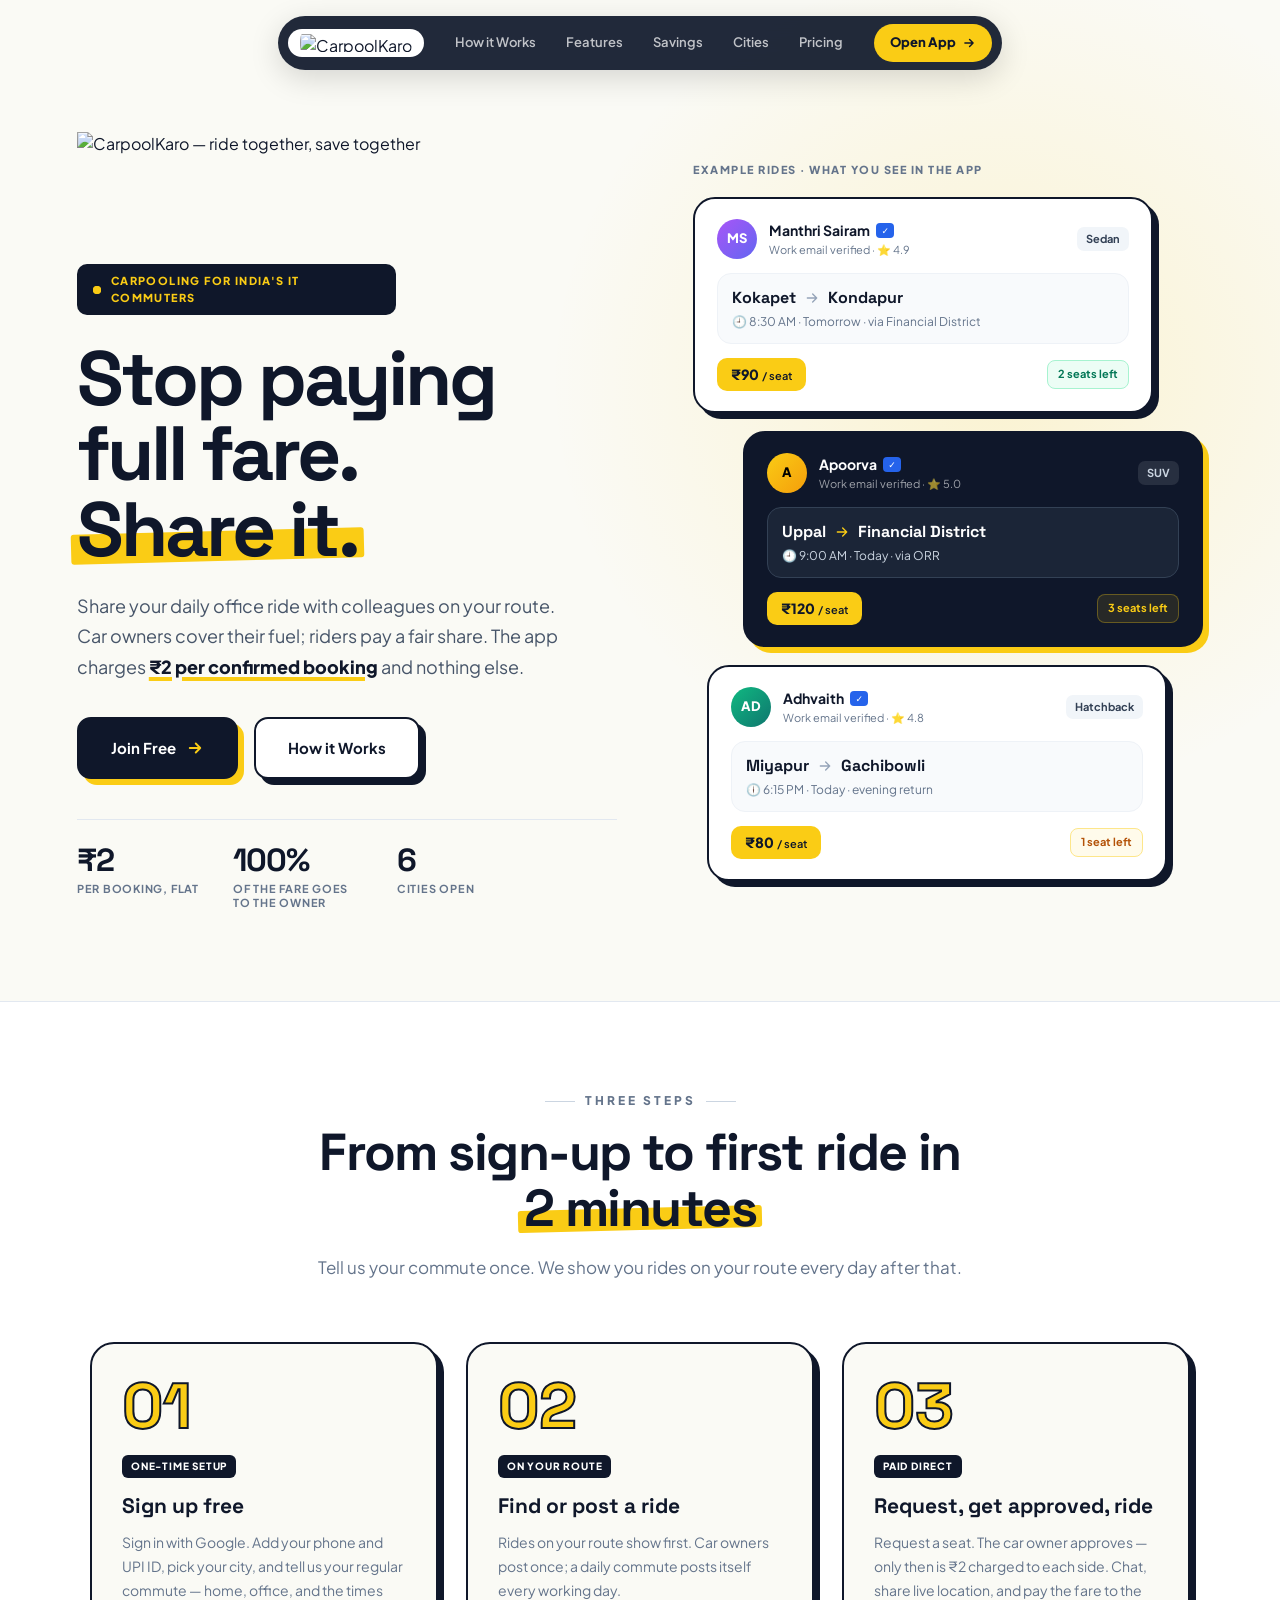
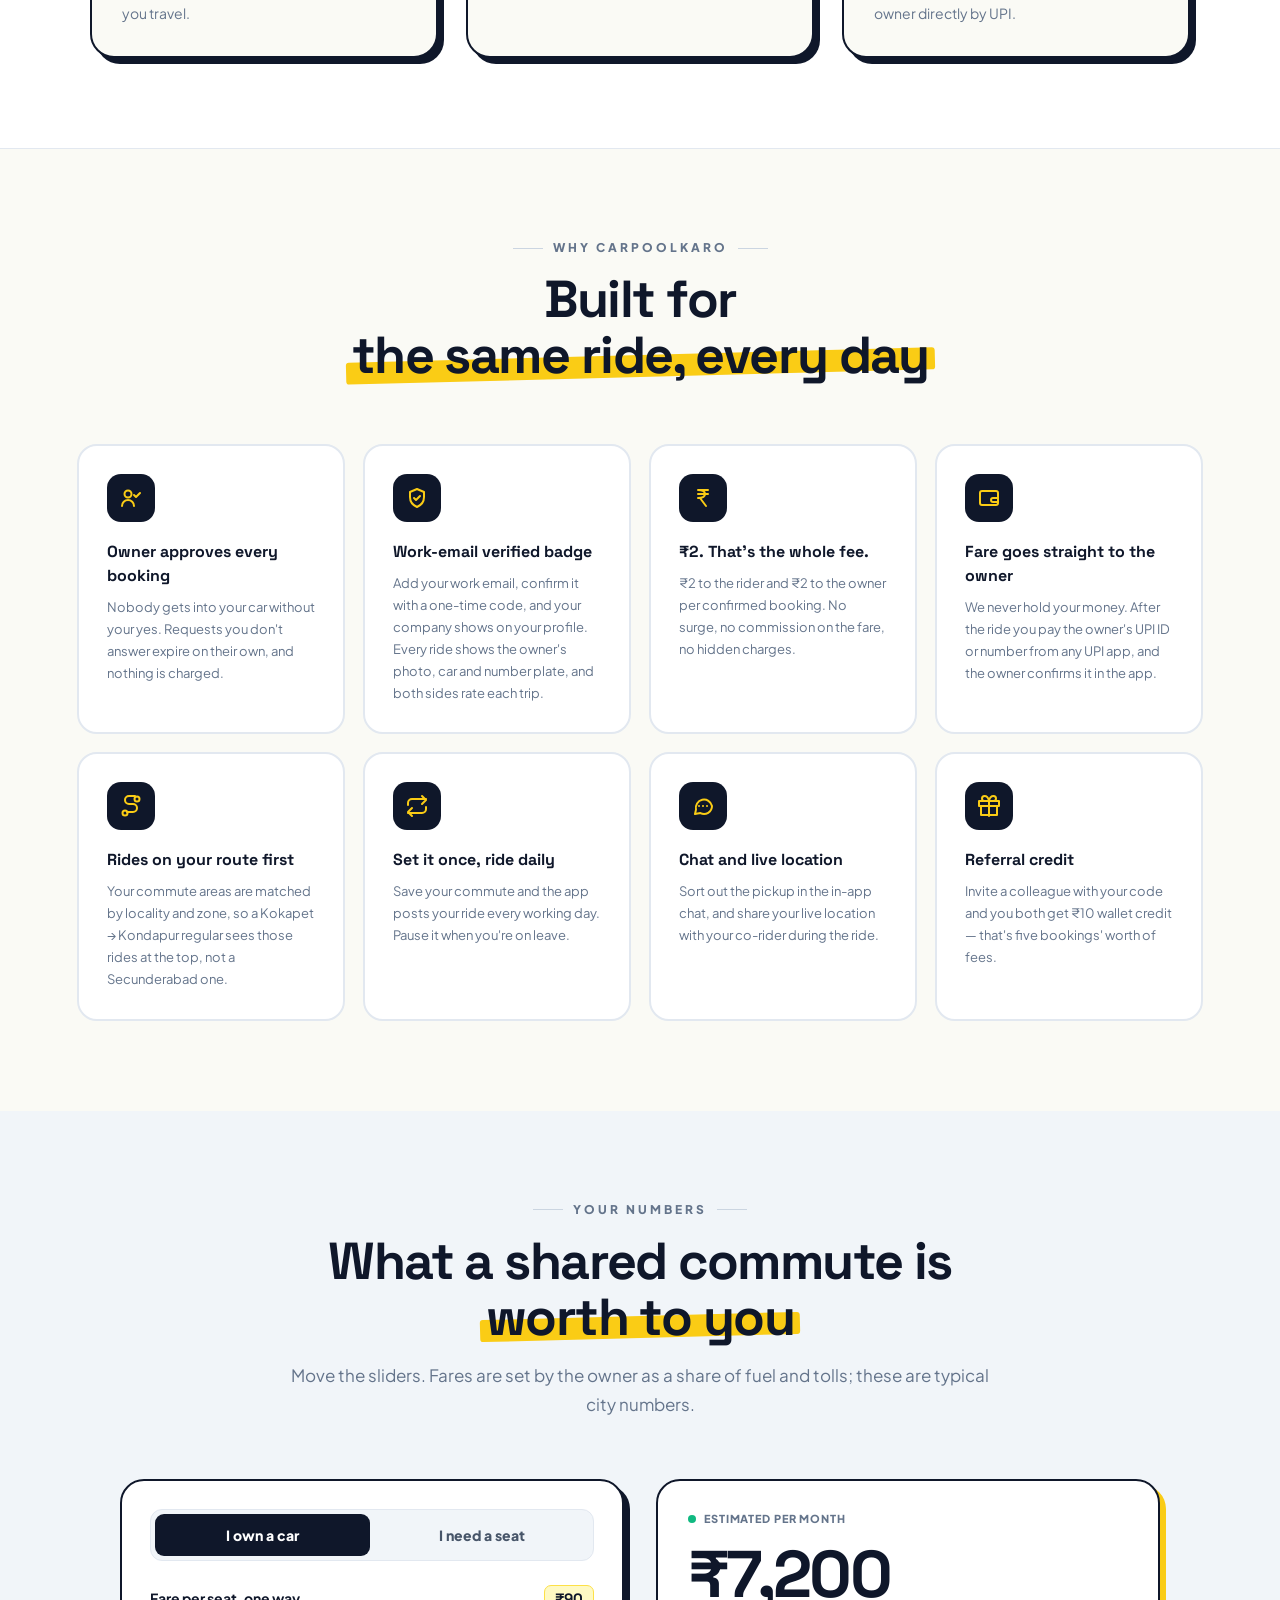
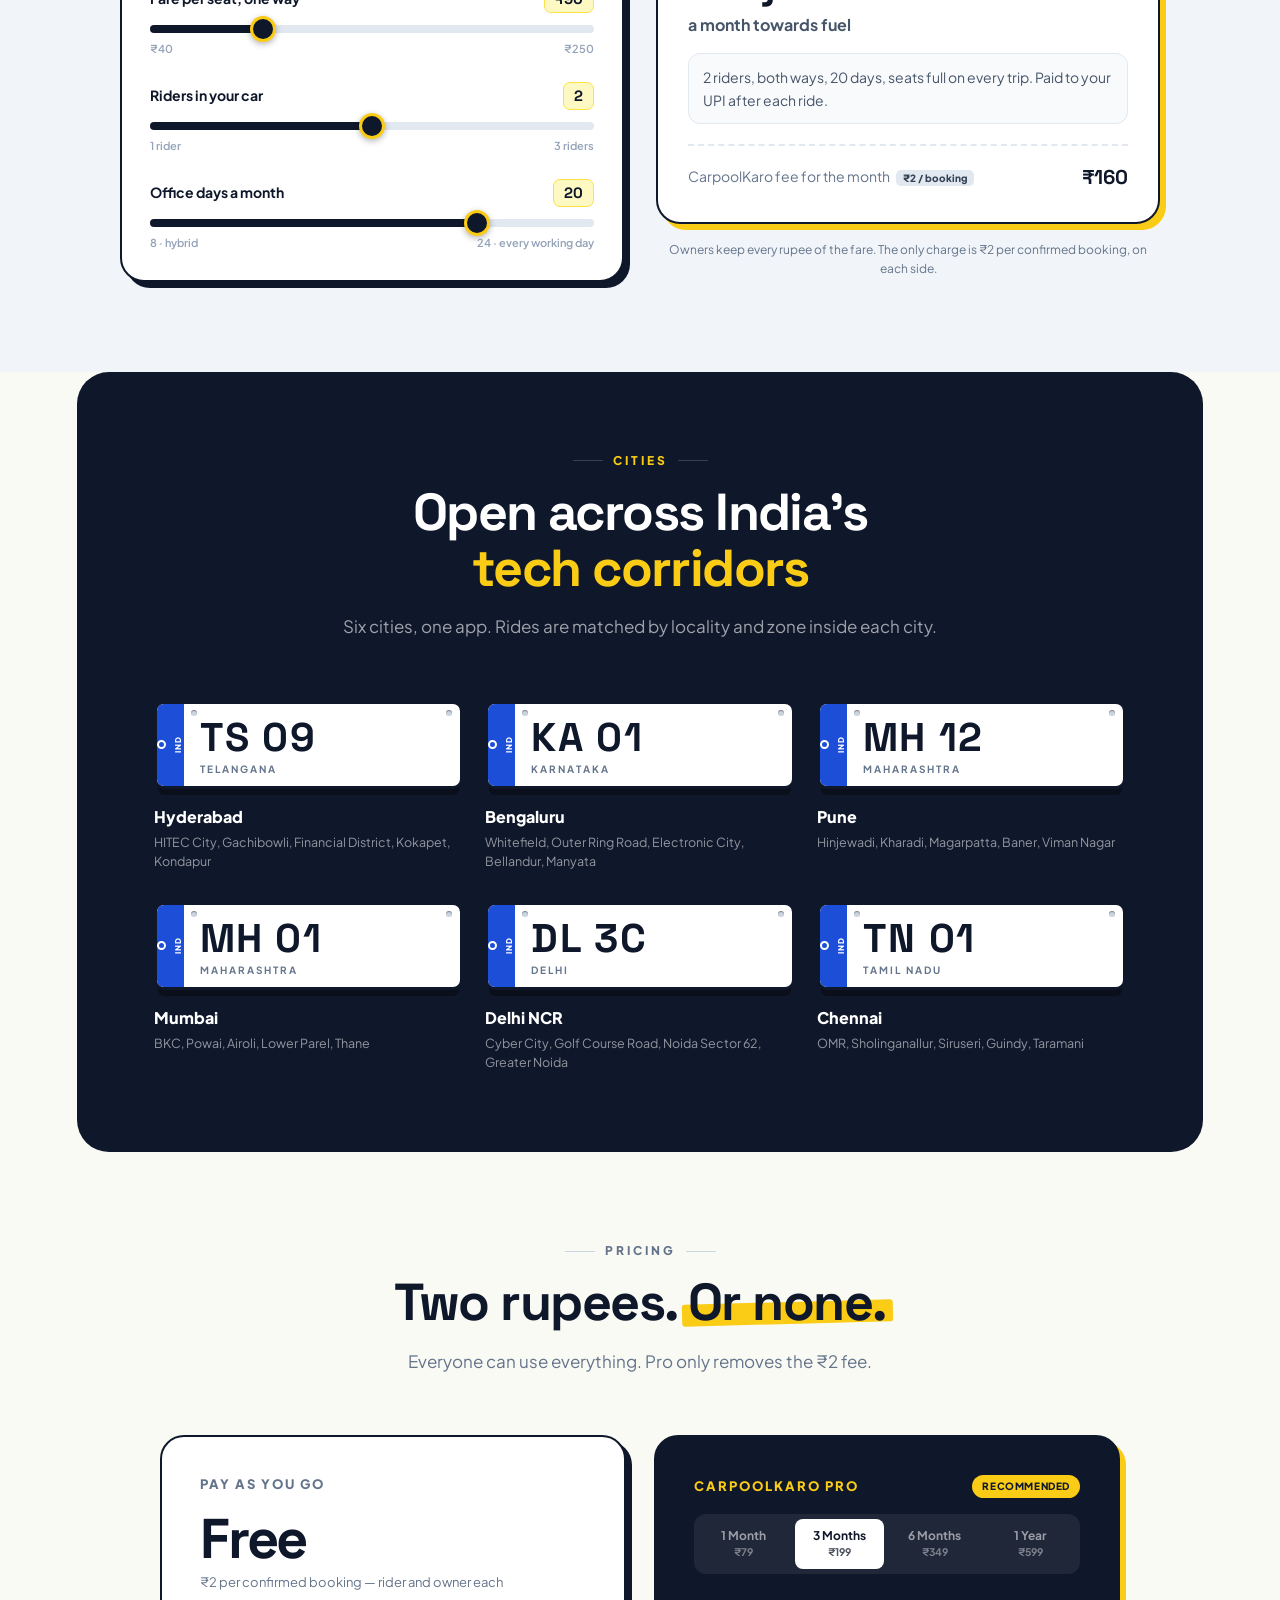
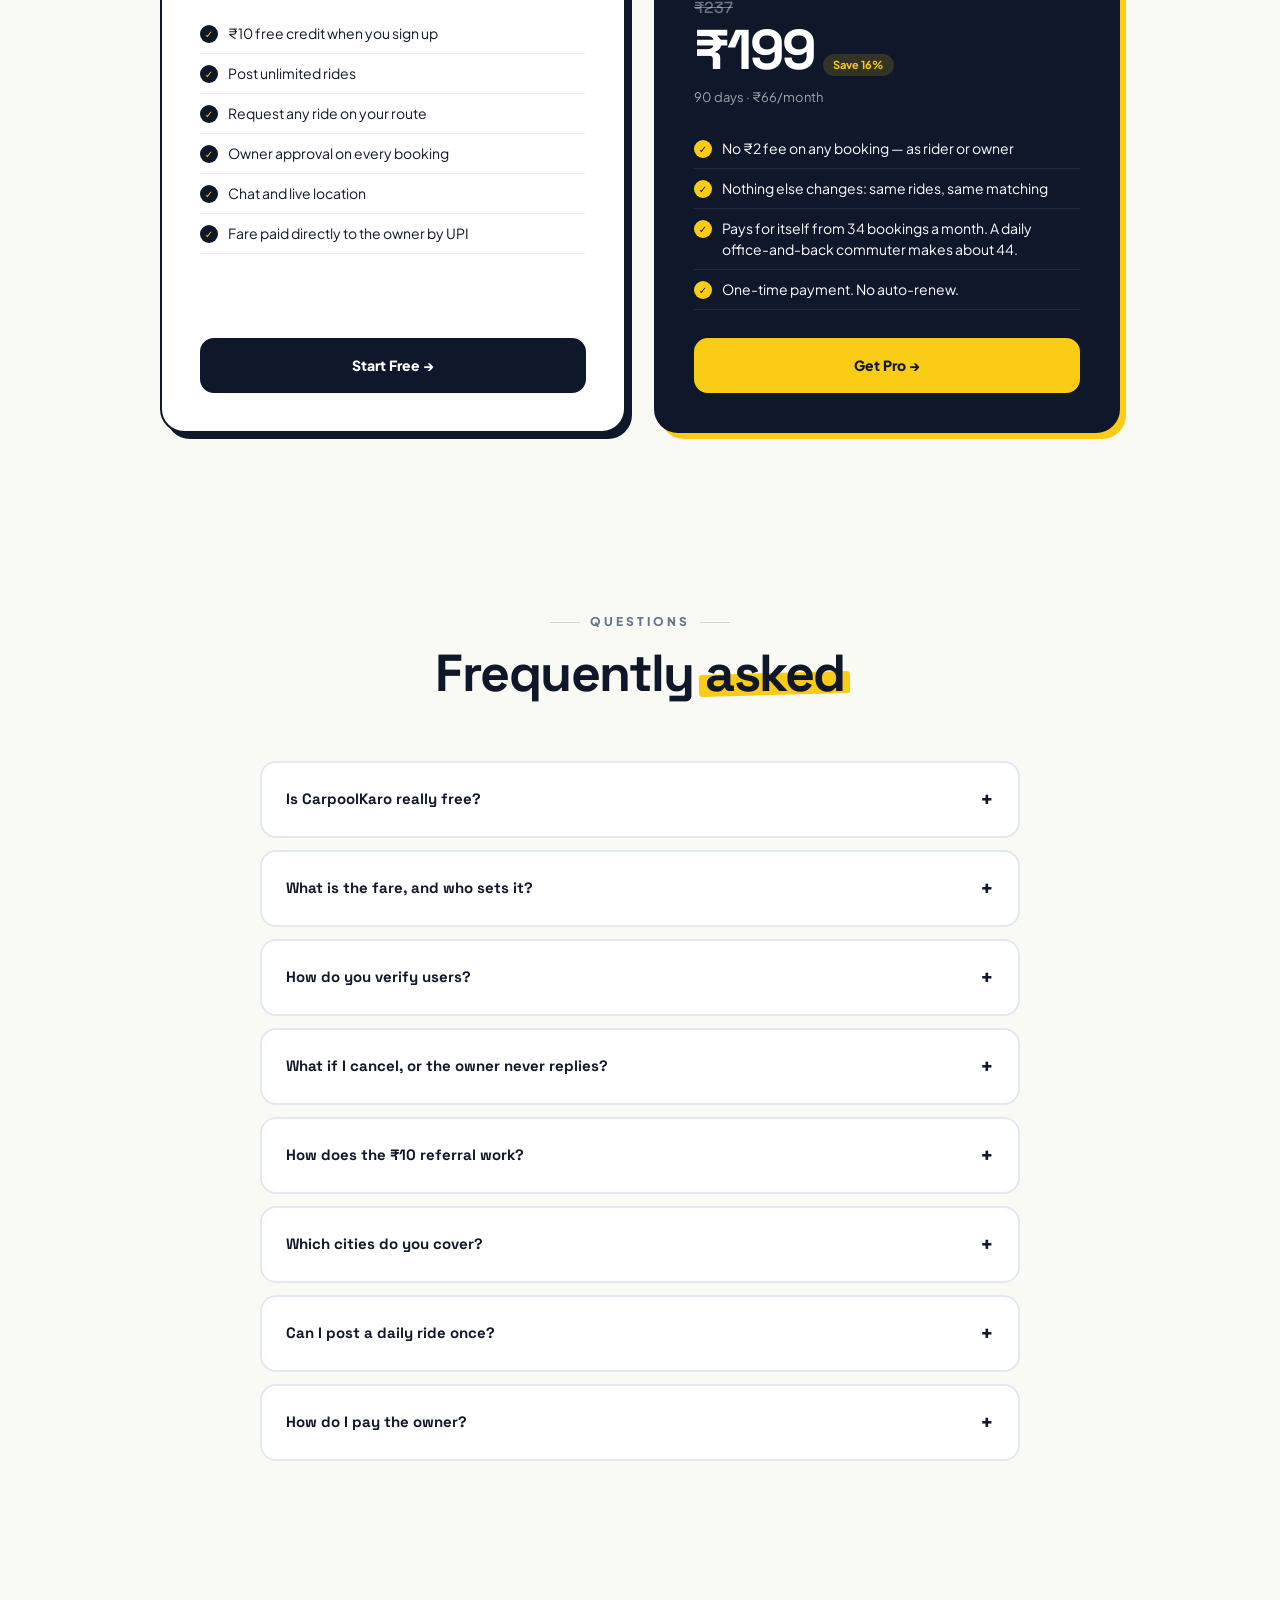
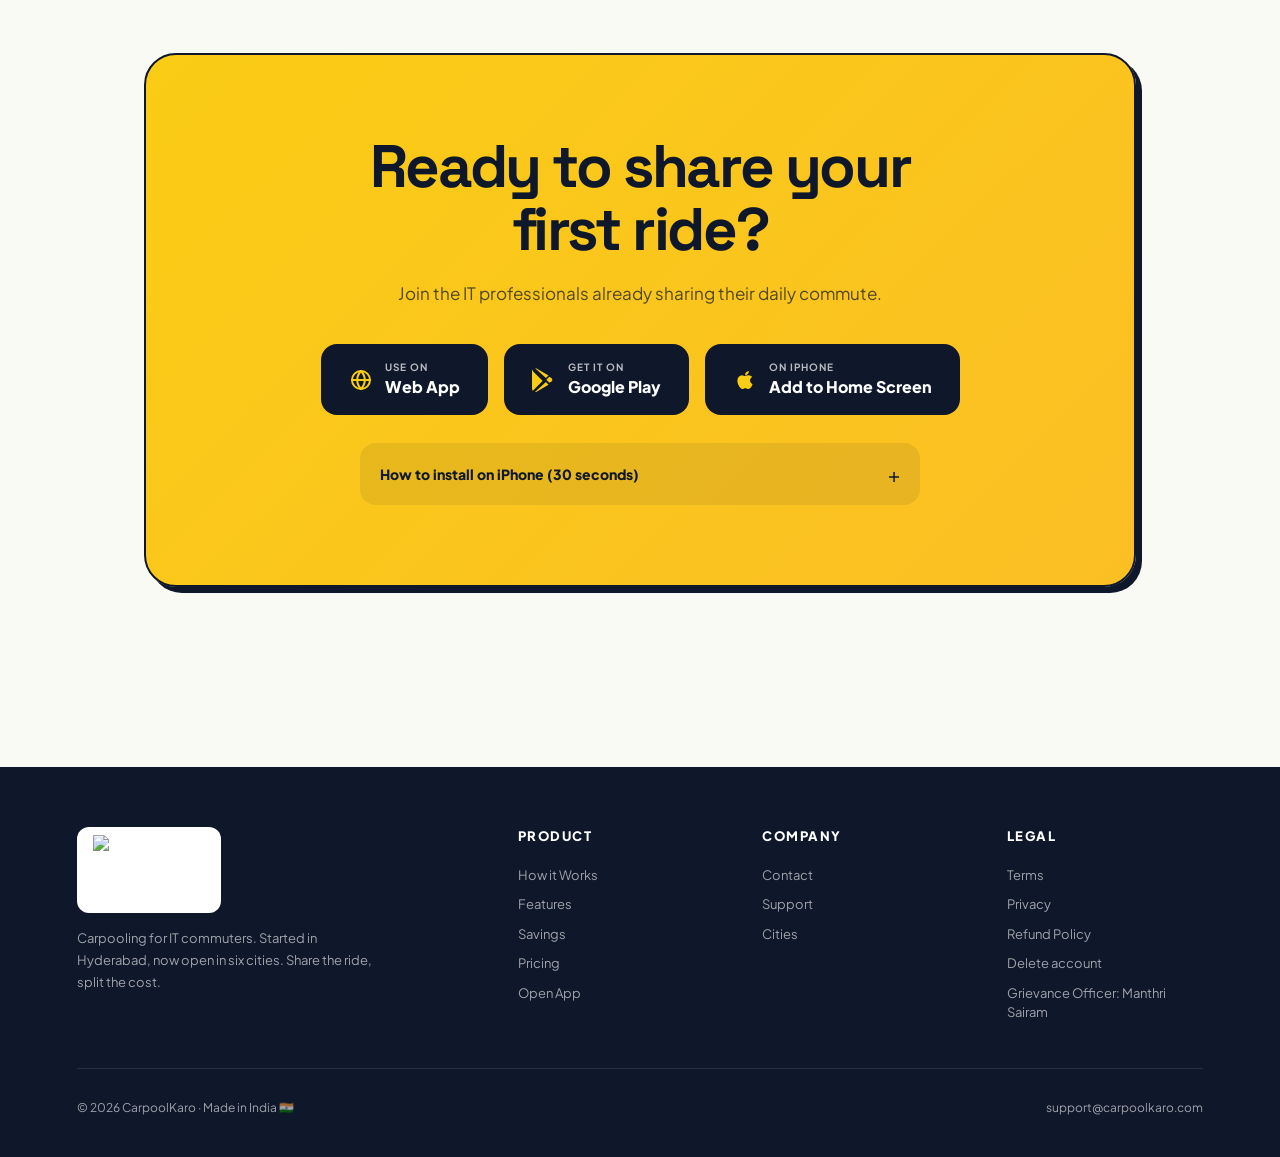
==== commit 29cf19f4: "Update download buttons for web and Android" ====
--- a/index.html
+++ b/index.html
@@ -225,6 +225,7 @@
 .dl-btn svg{flex:none;color:var(--yellow)}
 .dl-sub{font-size:10px;opacity:.7;letter-spacing:1px;text-transform:uppercase;display:block}
 .dl-name{font-size:16px;font-weight:800}
+.is-android .dl-web,.is-android .dl-ios,.is-ios .dl-play{display:none}
 .dl-coming{position:absolute;top:-8px;right:-6px;background:#fff;color:var(--ink);font-size:9px;font-weight:800;padding:3px 8px;border-radius:100px;letter-spacing:.5px;border:2px solid var(--ink)}
 .ios{max-width:560px;margin:28px auto 0;text-align:left;background:rgba(15,23,42,.08);border-radius:16px;padding:0 20px}
 .ios summary{cursor:pointer;list-style:none;font-weight:800;font-size:14px;padding:16px 0;color:var(--ink);display:flex;justify-content:space-between;align-items:center}
@@ -510,17 +511,16 @@
     <h2>Ready to share your<br>first ride?</h2>
     <p>Join the IT professionals already sharing their daily commute.</p>
     <div class="dl-row">
-      <!-- WEB APP BUTTON: remove this <a> after the Play Store launch on 11 Nov -->
-      <a href="https://app.carpoolkaro.com" class="dl-btn">
+      <!-- Web app: shown on desktop and iPhone, hidden on Android (Android gets Google Play) -->
+      <a href="https://app.carpoolkaro.com" class="dl-btn dl-web">
         <svg width="24" height="24" viewBox="0 0 24 24" fill="none" stroke="currentColor" stroke-width="2" stroke-linecap="round" stroke-linejoin="round" aria-hidden="true"><circle cx="12" cy="12" r="9"/><path d="M3 12h18M12 3c2.5 2.7 3.8 5.7 3.8 9s-1.3 6.3-3.8 9c-2.5-2.7-3.8-5.7-3.8-9S9.5 5.7 12 3z"/></svg>
         <div><span class="dl-sub">Use on</span><span class="dl-name">Web App</span></div>
       </a>
-      <a href="https://play.google.com/store/apps/details?id=com.carpoolkaro.app" class="dl-btn" rel="noopener">
+      <a href="https://play.google.com/store/apps/details?id=com.carpoolkaro.app" class="dl-btn dl-play" rel="noopener">
         <svg width="24" height="24" viewBox="0 0 24 24" fill="currentColor" aria-hidden="true"><path d="M3.18 23.76c.3.17.64.21.97.13l12.4-7.16-2.61-2.61-10.76 9.64zM.8 1.42C.31 1.85 0 2.54 0 3.44v17.12c0 .9.31 1.59.8 2.02l.11.1 9.59-9.59v-.22L.91 3.32.8 1.42zM19.84 10.3l-2.55-1.47-2.91 2.91 2.91 2.91 2.56-1.48c.73-.42.73-1.45-.01-1.87zM4.15.24L16.55 7.4l-2.61 2.61L3.18.37A1.16 1.16 0 014.15.24z"/></svg>
         <div><span class="dl-sub">Get it on</span><span class="dl-name">Google Play</span></div>
-        <span class="dl-coming">11 NOV</span><!-- remove this badge after publishing -->
       </a>
-      <a href="#iphone" class="dl-btn" onclick="document.getElementById('iphone').open=true">
+      <a href="#iphone" class="dl-btn dl-ios" onclick="document.getElementById('iphone').open=true">
         <svg width="24" height="24" viewBox="0 0 24 24" fill="currentColor" aria-hidden="true"><path d="M17.05 20.28c-.98.95-2.05.8-3.08.35-1.09-.46-2.09-.48-3.24 0-1.44.62-2.2.44-3.06-.35C2.79 15.25 3.51 7.59 9.05 7.31c1.35.07 2.29.74 3.08.8 1.18-.24 2.31-.93 3.57-.84 1.51.12 2.65.72 3.4 1.8-3.12 1.87-2.38 5.98.48 7.13-.57 1.5-1.31 2.99-2.54 4.09zM12.03 7.25c-.15-2.23 1.66-4.07 3.74-4.25.29 2.58-2.34 4.5-3.74 4.25z"/></svg>
         <div><span class="dl-sub">On iPhone</span><span class="dl-name">Add to Home Screen</span></div>
       </a>
@@ -628,5 +628,29 @@
   document.getElementById('plan-be').textContent = `Pays for itself from ${p.be} bookings a month. A daily office-and-back commuter makes about 44.`
 }
 </script>
+<script>
+// Send each phone to the right place.
+//  Android: every "open the app" link goes to Google Play. In Chrome it uses an intent link, which
+//           opens the installed app directly and falls back to the Play Store page if it isn't installed.
+//  iPhone:  no App Store listing, so the web app stays and the Google Play button is hidden.
+(function(){
+  var ua = navigator.userAgent || '';
+  var android = /Android/i.test(ua);
+  var ios = /iPhone|iPad|iPod/i.test(ua) || (navigator.platform === 'MacIntel' && navigator.maxTouchPoints > 1);
+  var root = document.documentElement;
+  if (android) root.classList.add('is-android'); else if (ios) root.classList.add('is-ios');
+  if (!android) return;
+  var PLAY = 'https://play.google.com/store/apps/details?id=com.carpoolkaro.app';
+  var chrome = /Chrome\/\d+/.test(ua) && !/; wv\)|SamsungBrowser|OPR\/|EdgA\/|FBAN|FBAV|Instagram/i.test(ua);
+  var target = chrome
+    ? 'intent://app.carpoolkaro.com/#Intent;scheme=https;package=com.carpoolkaro.app;S.browser_fallback_url=' + encodeURIComponent(PLAY) + ';end'
+    : PLAY;
+  var links = document.querySelectorAll('a[href]');
+  for (var i = 0; i < links.length; i++) {
+    var h = links[i].getAttribute('href').replace(/\/$/, '');
+    if (h === 'https://app.carpoolkaro.com' || h === PLAY) links[i].setAttribute('href', target);   // legal links (/terms etc.) are left alone
+  }
+})();
+</script>
 </body>
 </html>
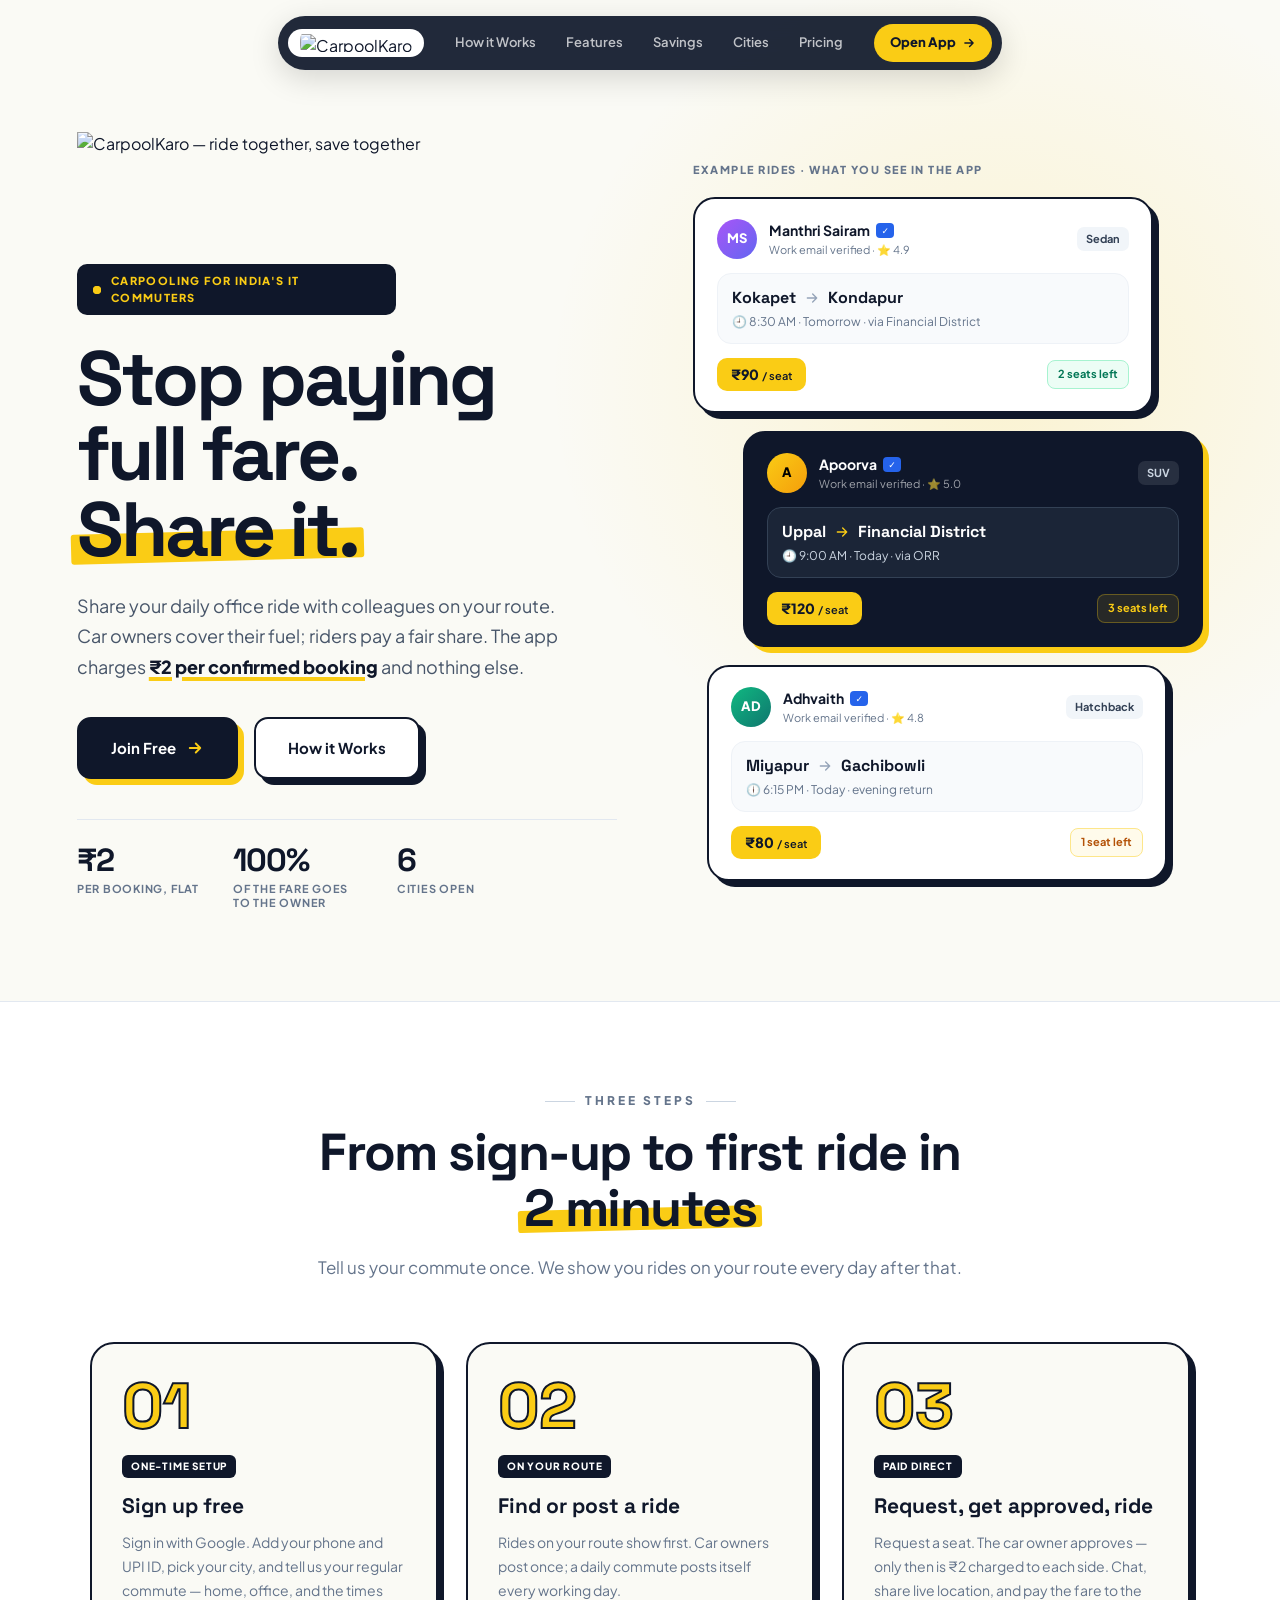
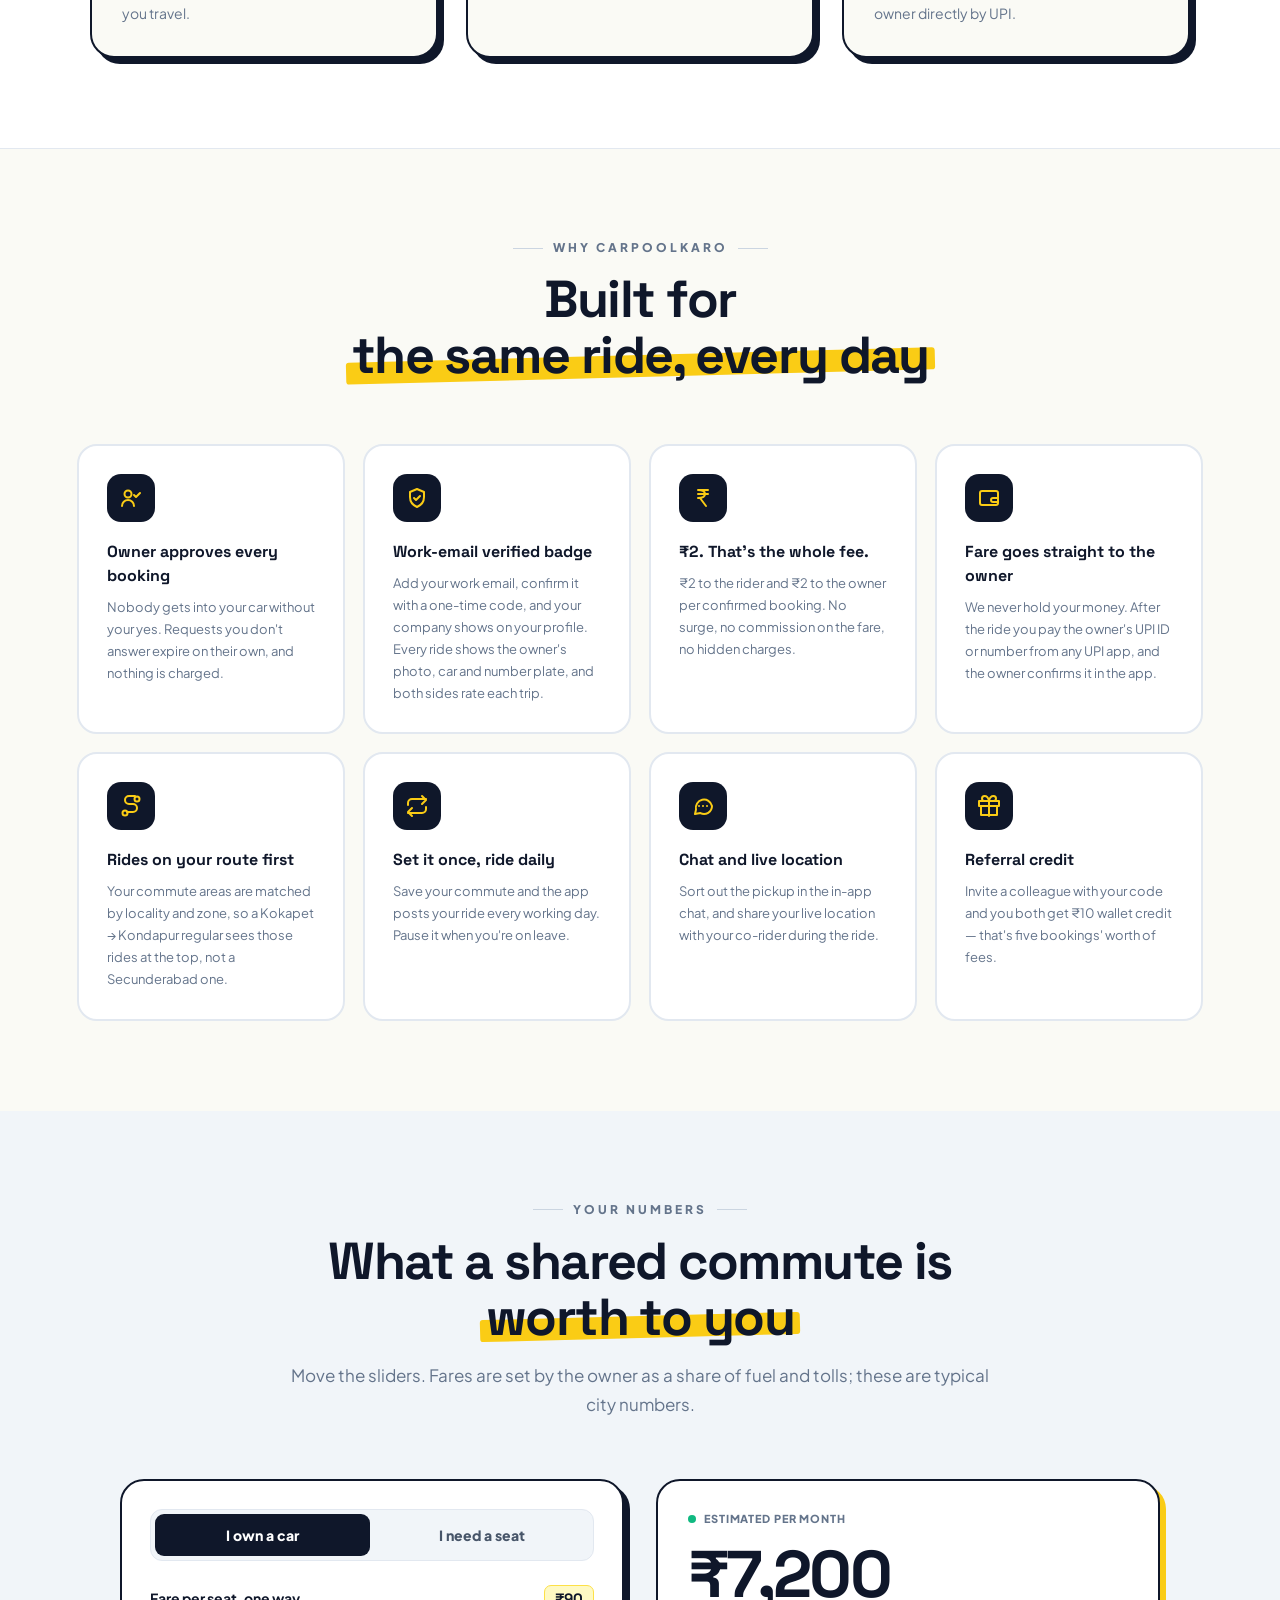
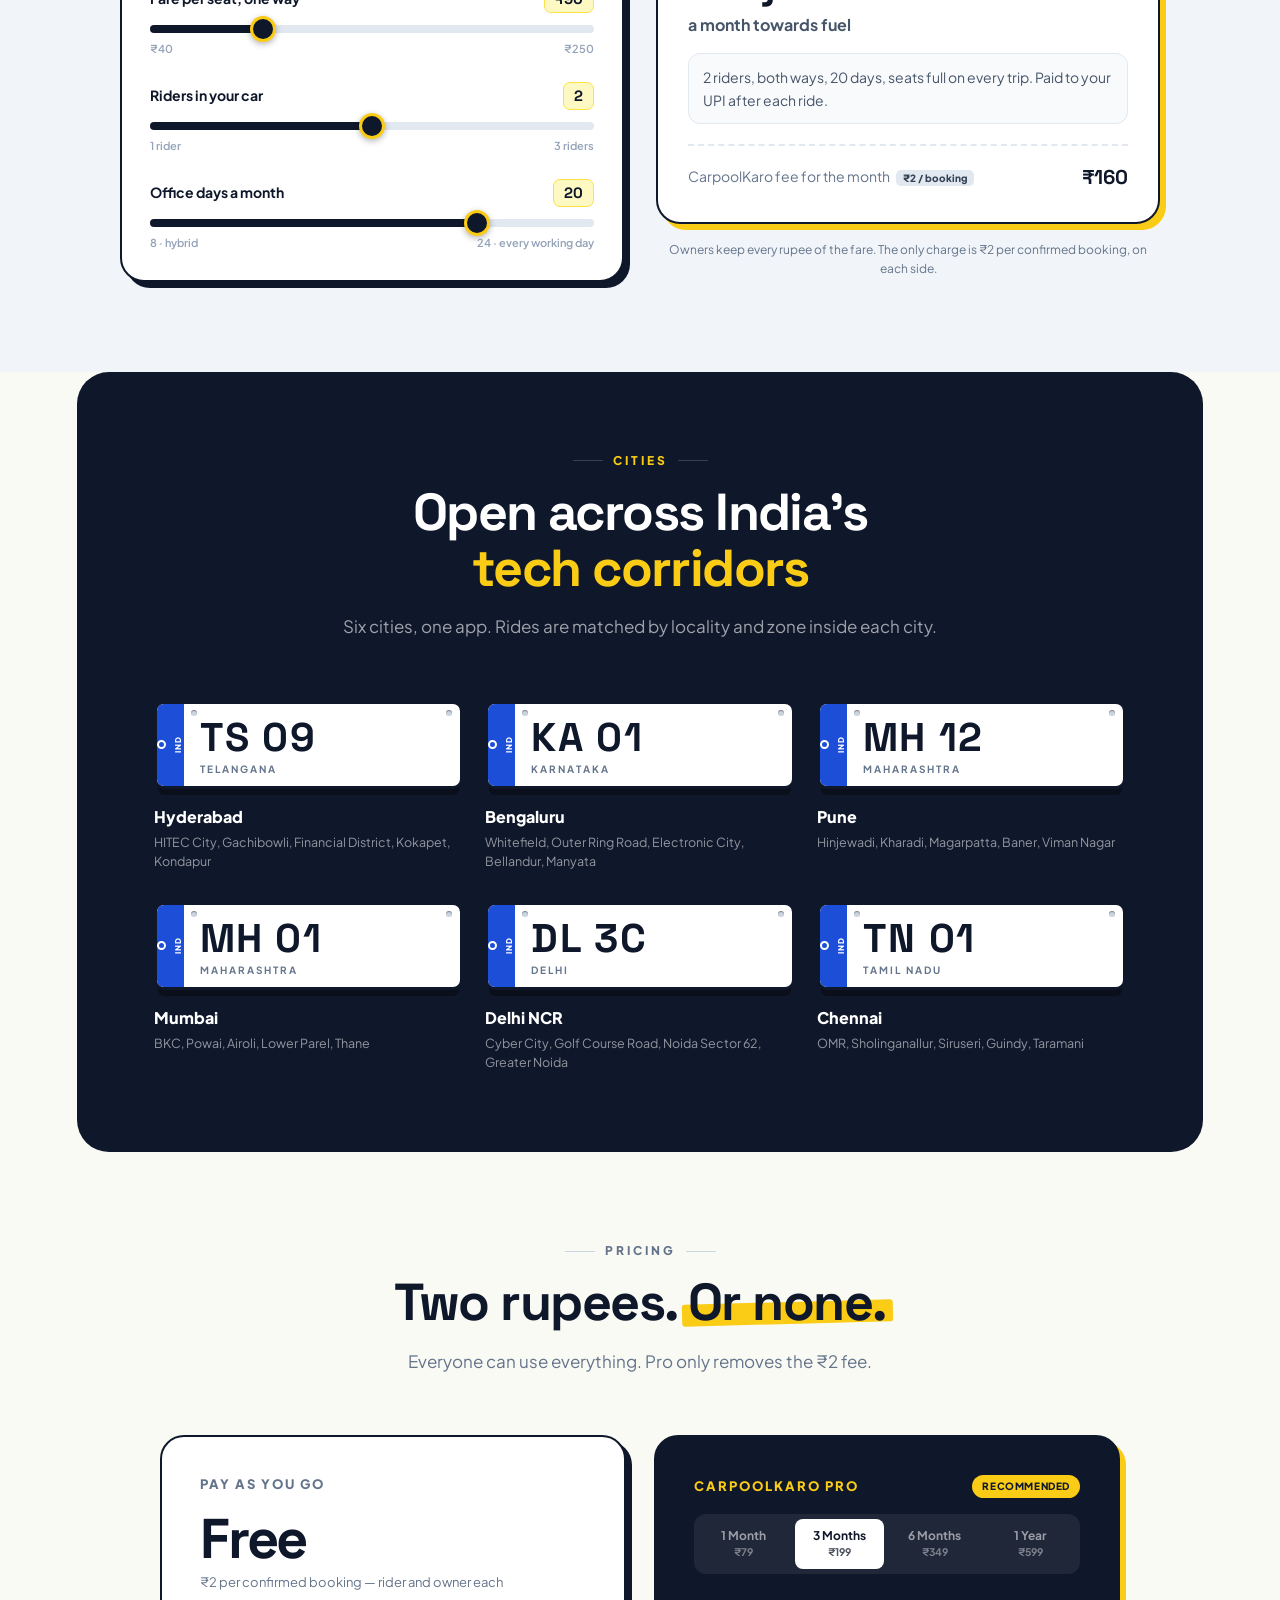
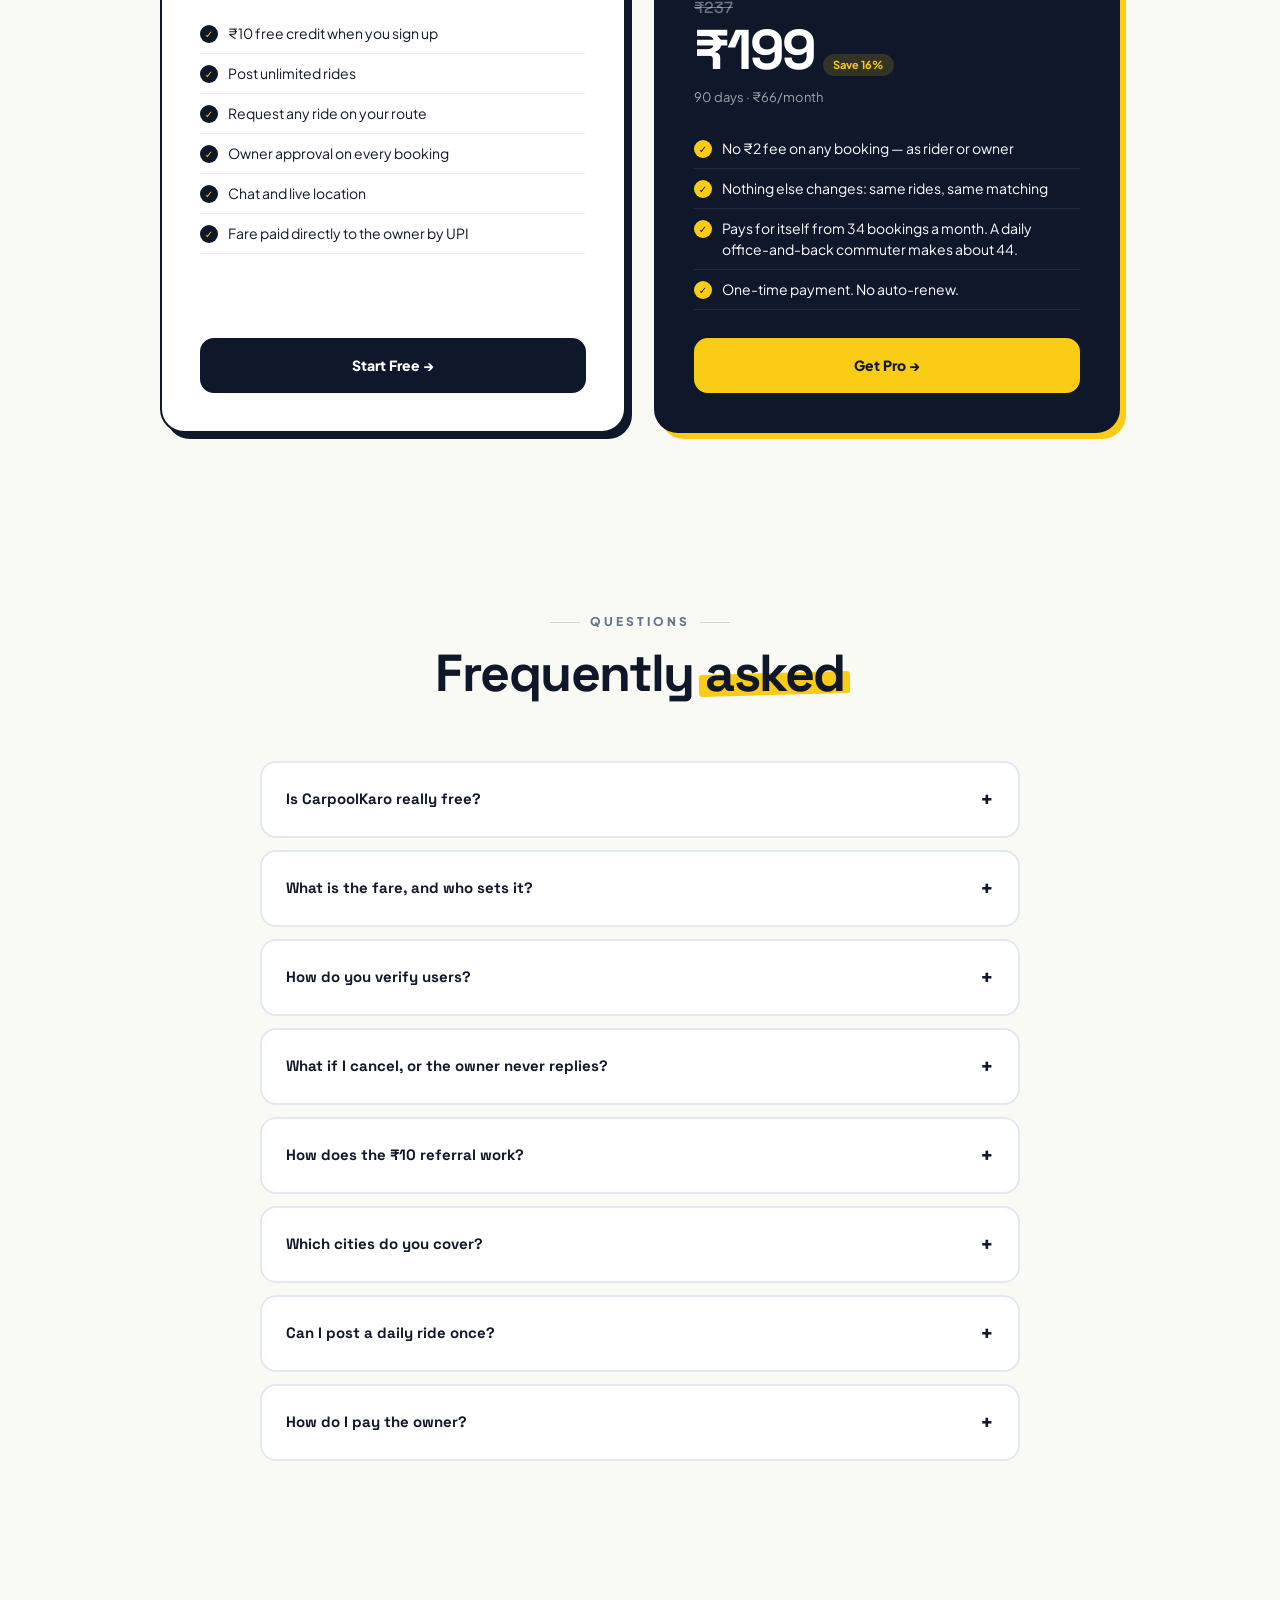
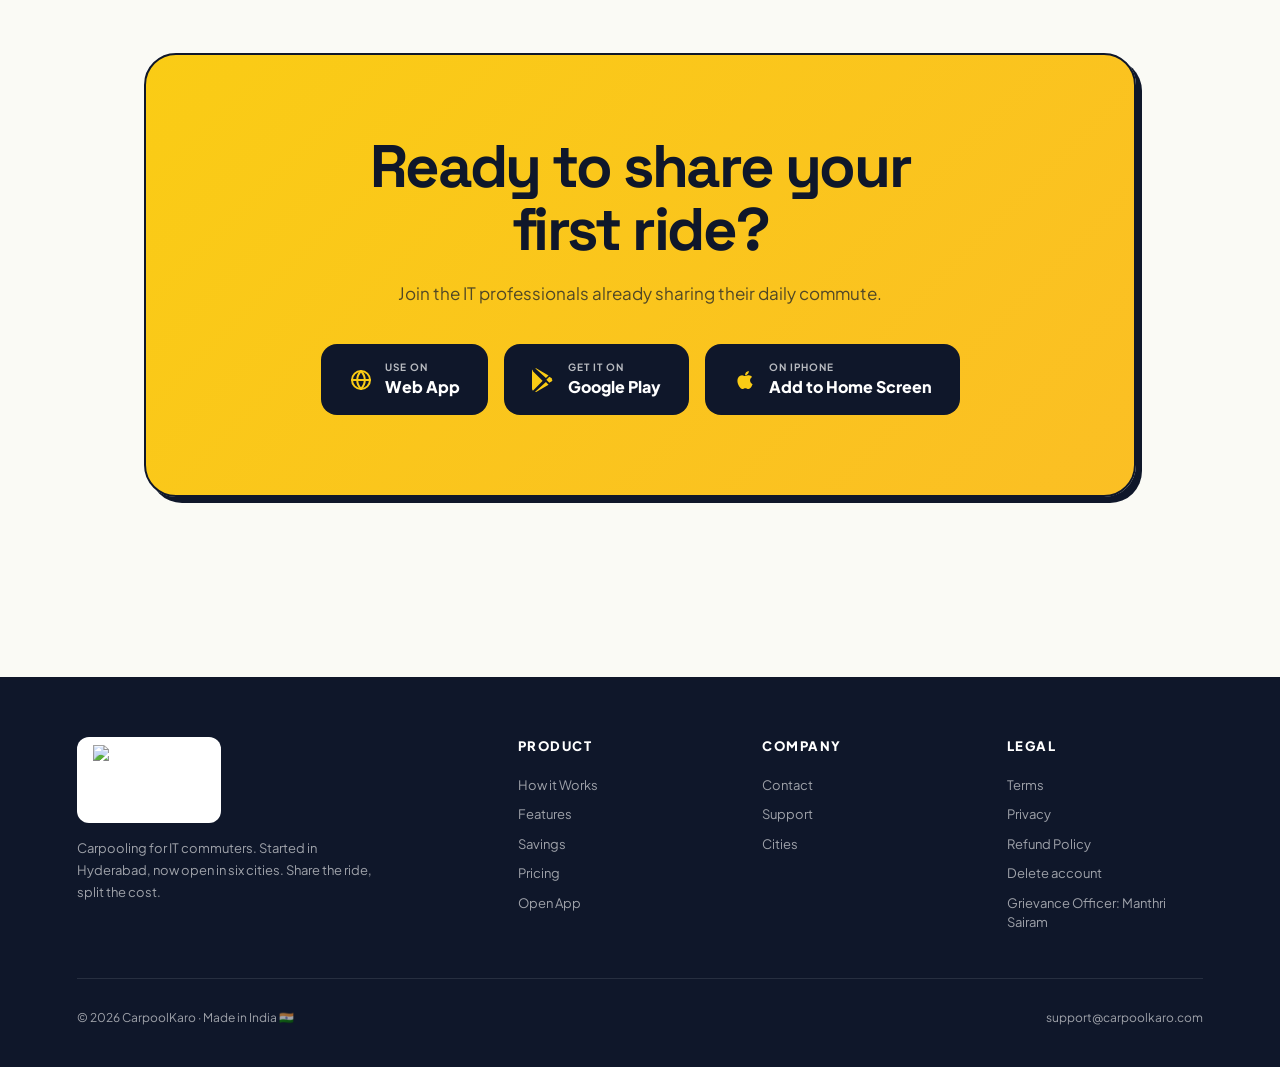
==== commit d652903b: "Refactor Android/iOS button visibility and click behavior Updated display logic for Android and iOS " ====
--- a/index.html
+++ b/index.html
@@ -225,13 +225,13 @@
 .dl-btn svg{flex:none;color:var(--yellow)}
 .dl-sub{font-size:10px;opacity:.7;letter-spacing:1px;text-transform:uppercase;display:block}
 .dl-name{font-size:16px;font-weight:800}
-.is-android .dl-web,.is-android .dl-ios,.is-ios .dl-play{display:none}
+.is-android .dl-web,.is-android .dl-ios,.is-ios .dl-play,.is-ios .dl-web{display:none}
+.ios:not([open]){display:none}
 .dl-coming{position:absolute;top:-8px;right:-6px;background:#fff;color:var(--ink);font-size:9px;font-weight:800;padding:3px 8px;border-radius:100px;letter-spacing:.5px;border:2px solid var(--ink)}
 .ios{max-width:560px;margin:28px auto 0;text-align:left;background:rgba(15,23,42,.08);border-radius:16px;padding:0 20px}
 .ios summary{cursor:pointer;list-style:none;font-weight:800;font-size:14px;padding:16px 0;color:var(--ink);display:flex;justify-content:space-between;align-items:center}
 .ios summary::-webkit-details-marker{display:none}
-.ios summary::after{content:'+';font-size:20px;font-weight:400}
-.ios[open] summary::after{content:'−'}
+.ios summary::after{content:'×';font-size:20px;font-weight:400}
 .ios-steps{margin:0 0 6px;padding:0 0 0 20px;color:var(--ink);font-size:14px;line-height:1.7}
 .ios-steps li{margin-bottom:6px}
 .ios-steps a{text-decoration:underline}
@@ -520,7 +520,7 @@
         <svg width="24" height="24" viewBox="0 0 24 24" fill="currentColor" aria-hidden="true"><path d="M3.18 23.76c.3.17.64.21.97.13l12.4-7.16-2.61-2.61-10.76 9.64zM.8 1.42C.31 1.85 0 2.54 0 3.44v17.12c0 .9.31 1.59.8 2.02l.11.1 9.59-9.59v-.22L.91 3.32.8 1.42zM19.84 10.3l-2.55-1.47-2.91 2.91 2.91 2.91 2.56-1.48c.73-.42.73-1.45-.01-1.87zM4.15.24L16.55 7.4l-2.61 2.61L3.18.37A1.16 1.16 0 014.15.24z"/></svg>
         <div><span class="dl-sub">Get it on</span><span class="dl-name">Google Play</span></div>
       </a>
-      <a href="#iphone" class="dl-btn dl-ios" onclick="document.getElementById('iphone').open=true">
+      <a href="#iphone" class="dl-btn dl-ios" onclick="var d=document.getElementById('iphone');d.open=!d.open;if(d.open)d.scrollIntoView({behavior:'smooth',block:'nearest'});return false">
         <svg width="24" height="24" viewBox="0 0 24 24" fill="currentColor" aria-hidden="true"><path d="M17.05 20.28c-.98.95-2.05.8-3.08.35-1.09-.46-2.09-.48-3.24 0-1.44.62-2.2.44-3.06-.35C2.79 15.25 3.51 7.59 9.05 7.31c1.35.07 2.29.74 3.08.8 1.18-.24 2.31-.93 3.57-.84 1.51.12 2.65.72 3.4 1.8-3.12 1.87-2.38 5.98.48 7.13-.57 1.5-1.31 2.99-2.54 4.09zM12.03 7.25c-.15-2.23 1.66-4.07 3.74-4.25.29 2.58-2.34 4.5-3.74 4.25z"/></svg>
         <div><span class="dl-sub">On iPhone</span><span class="dl-name">Add to Home Screen</span></div>
       </a>
